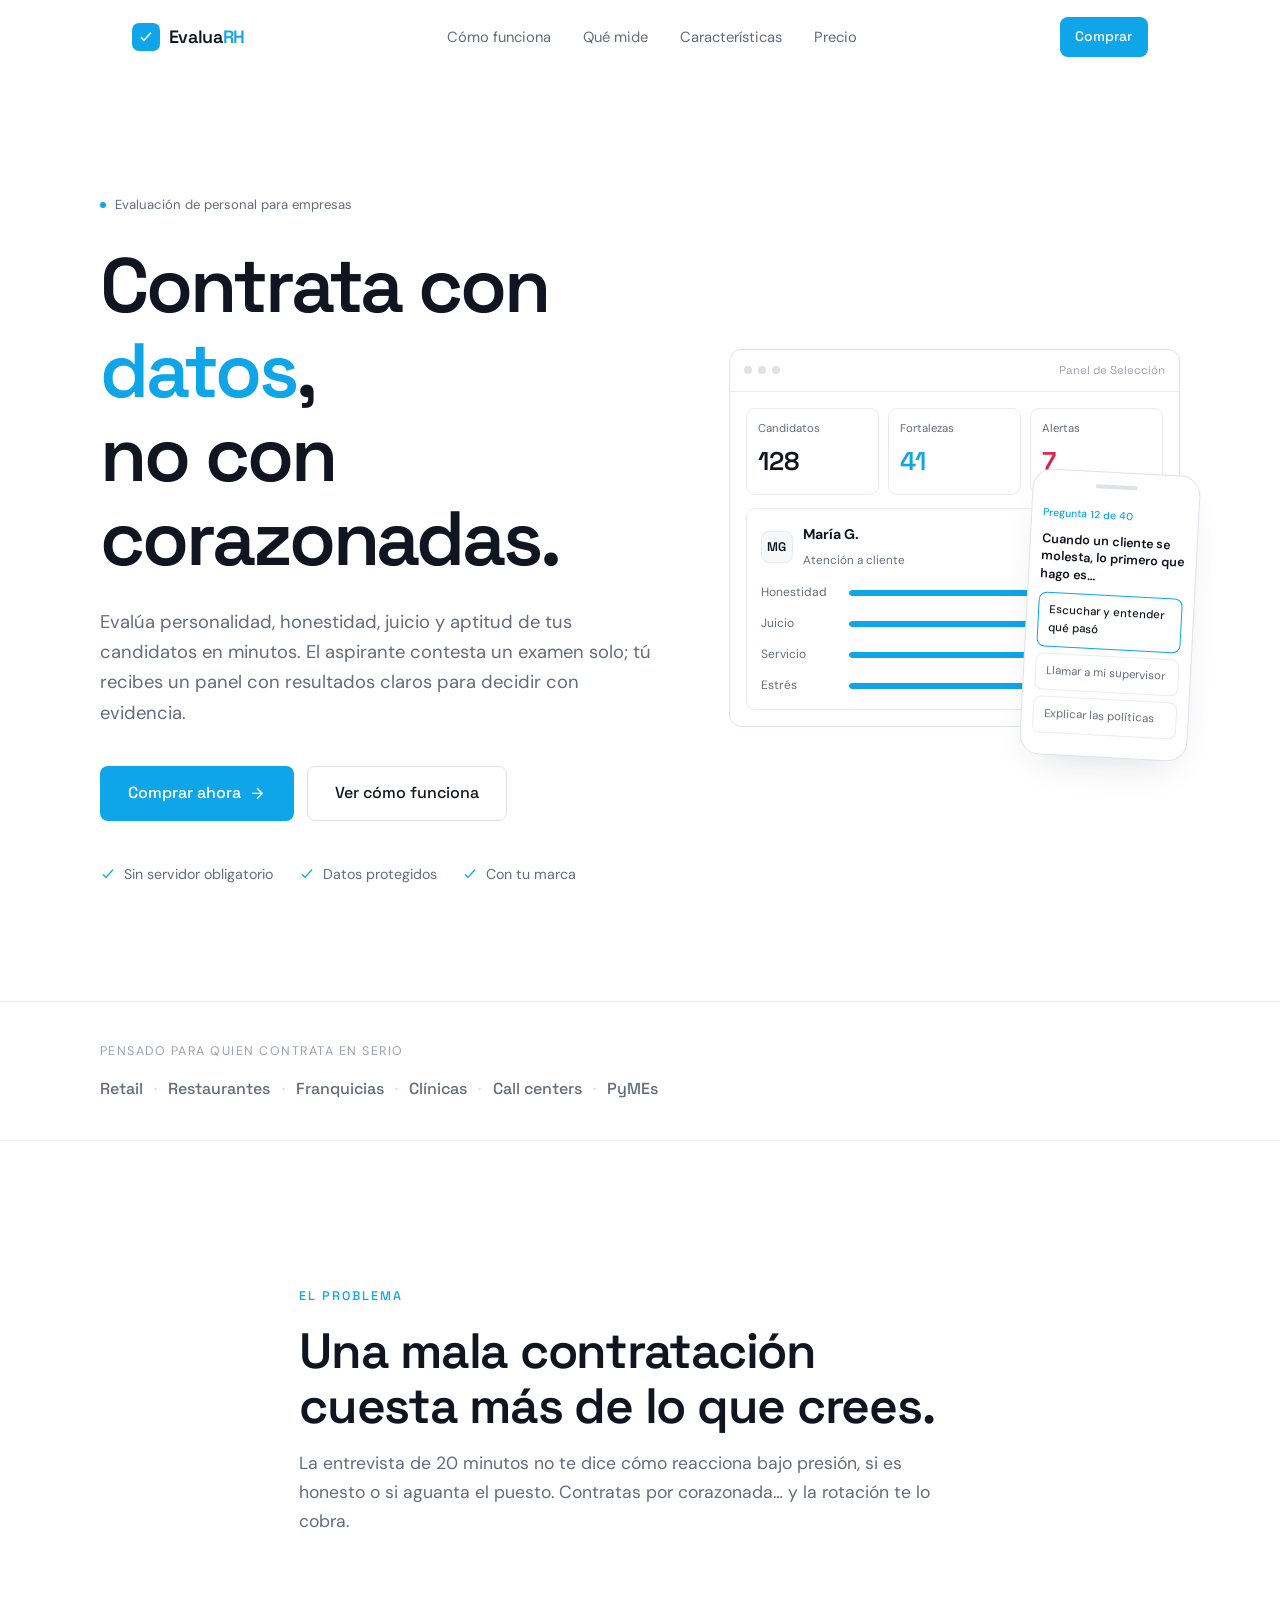
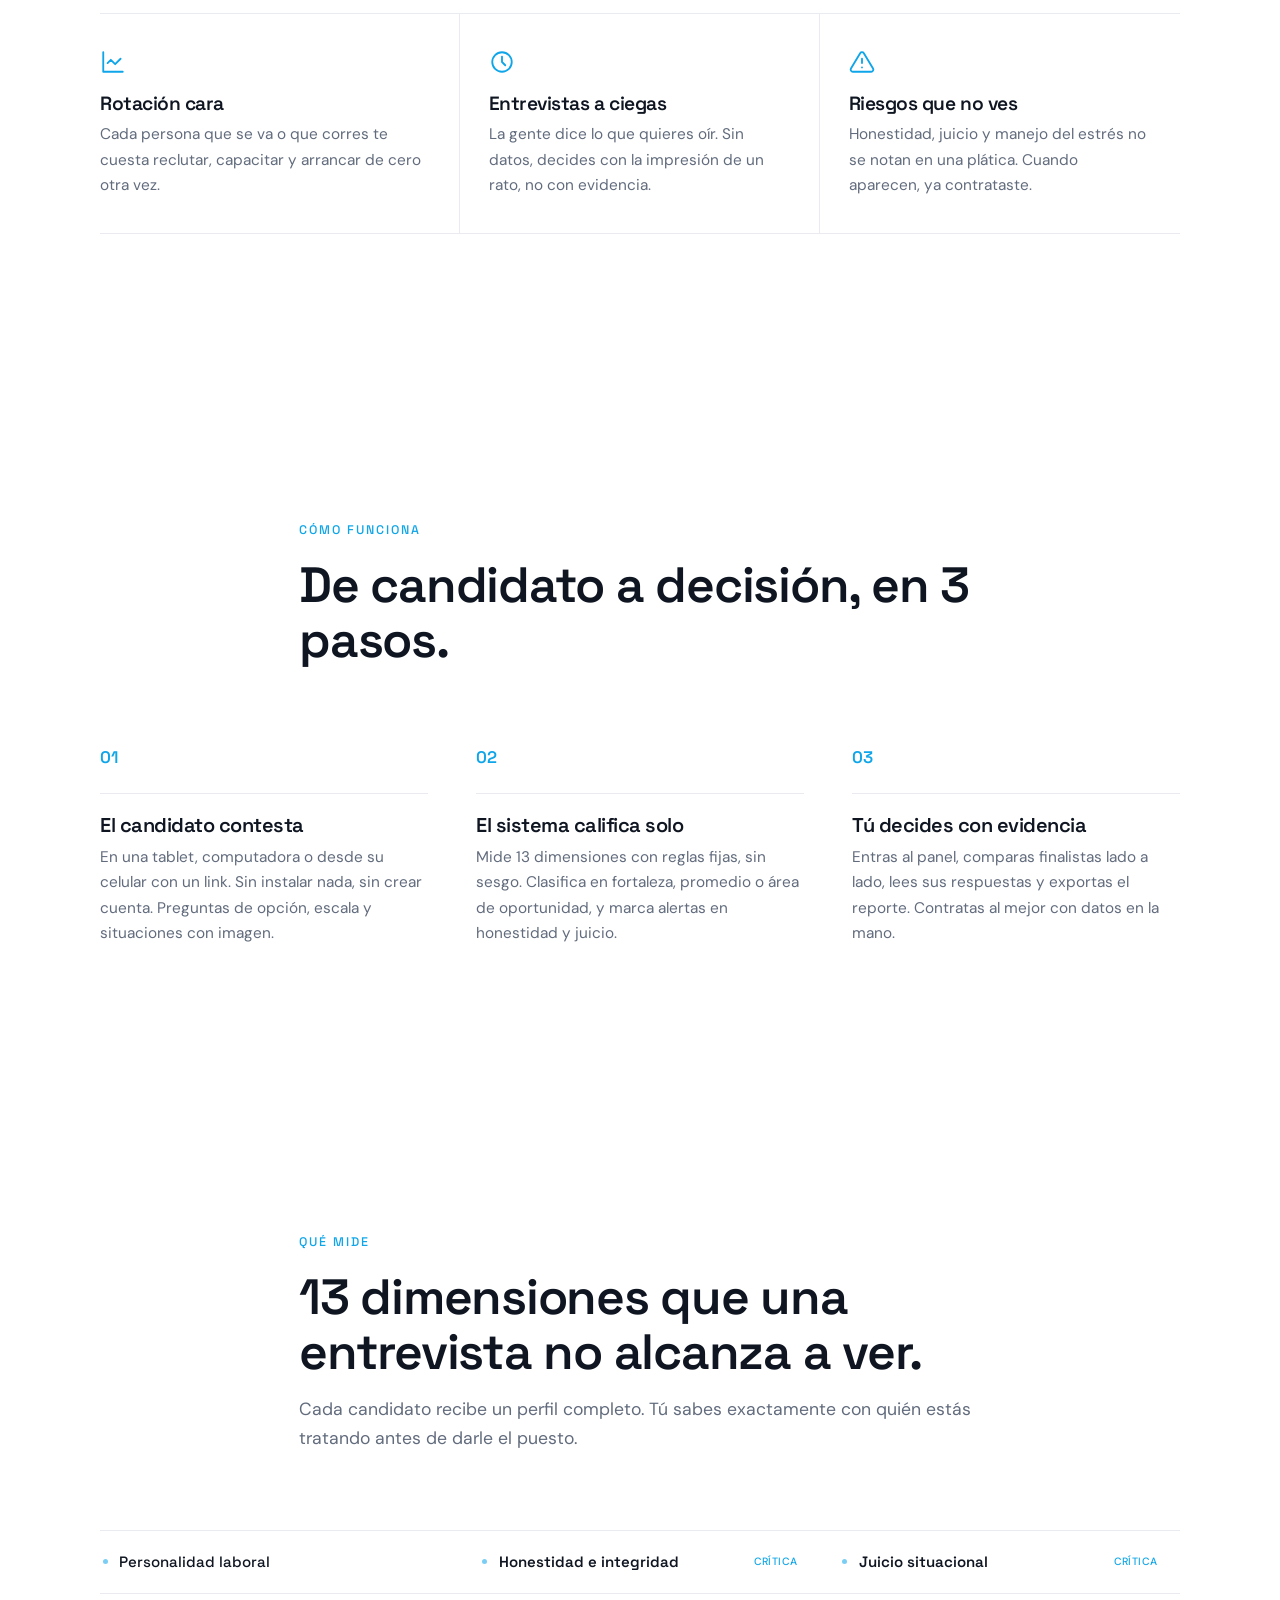
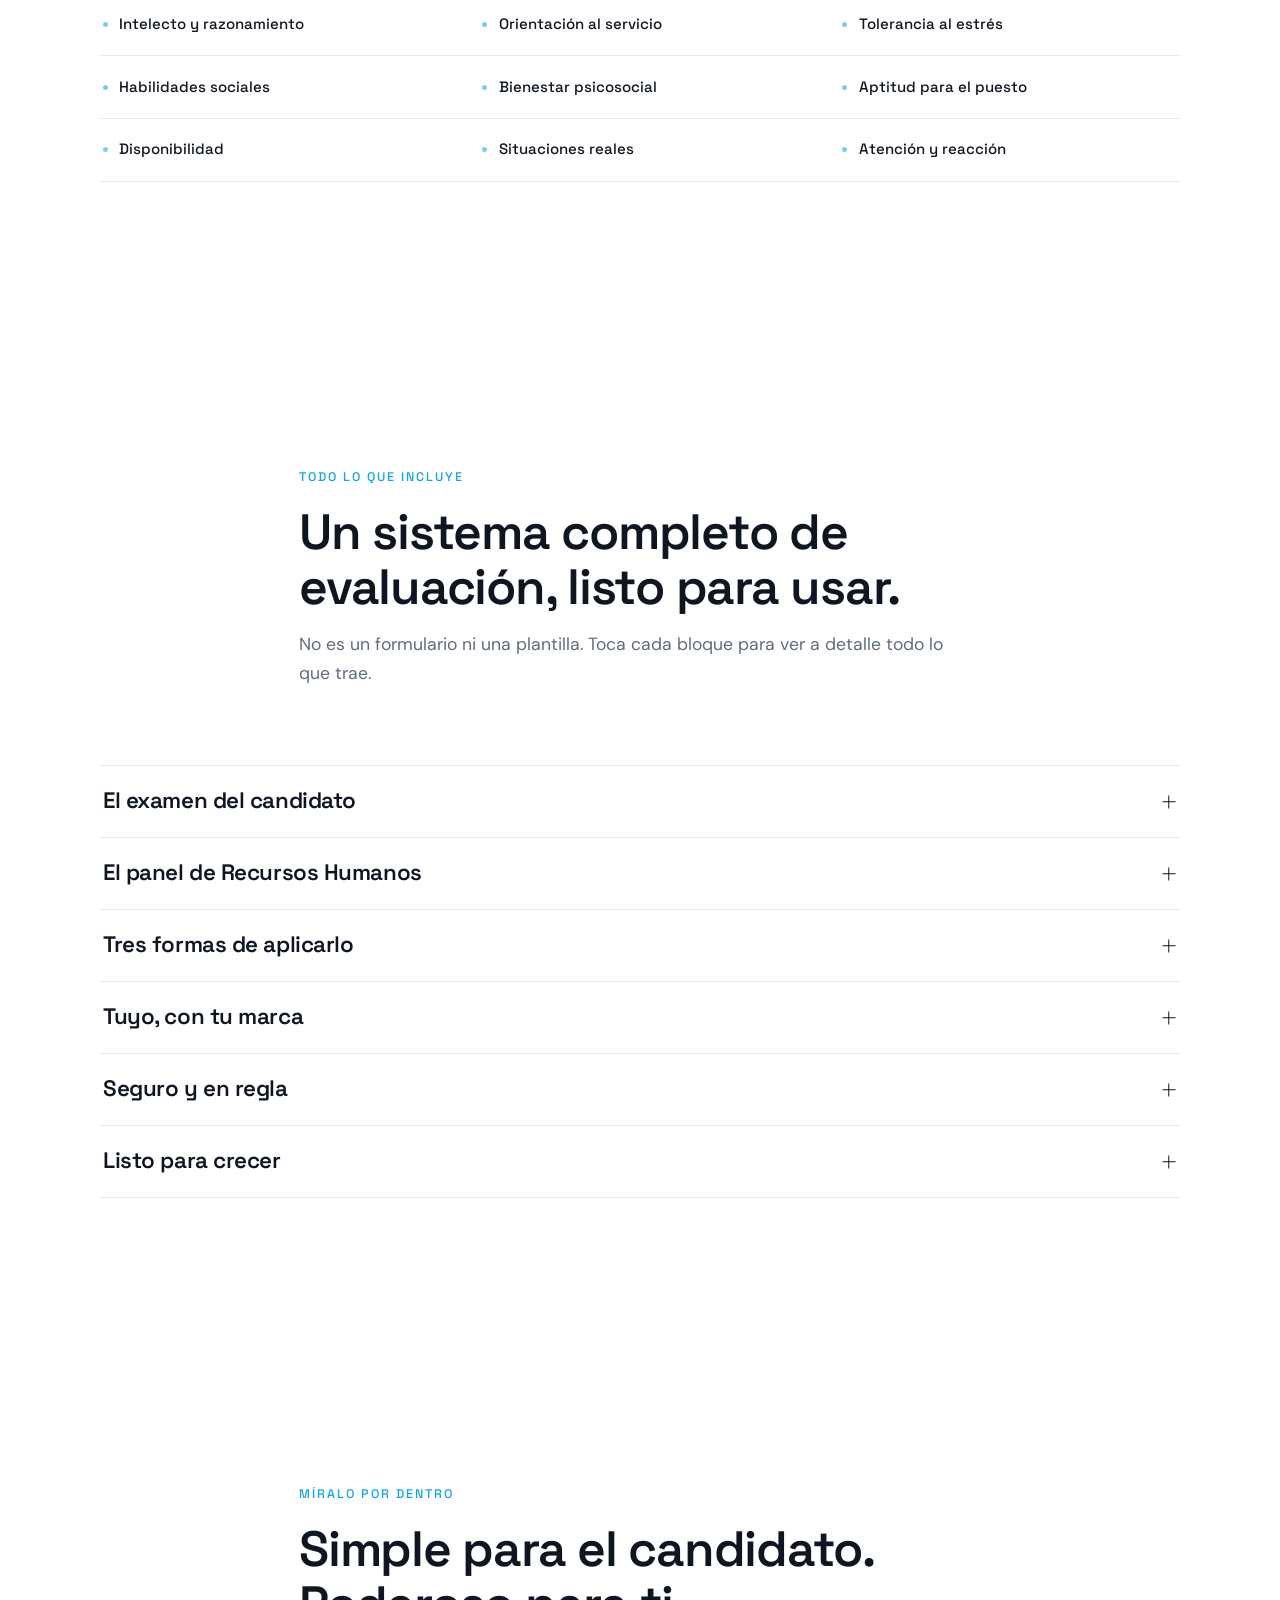
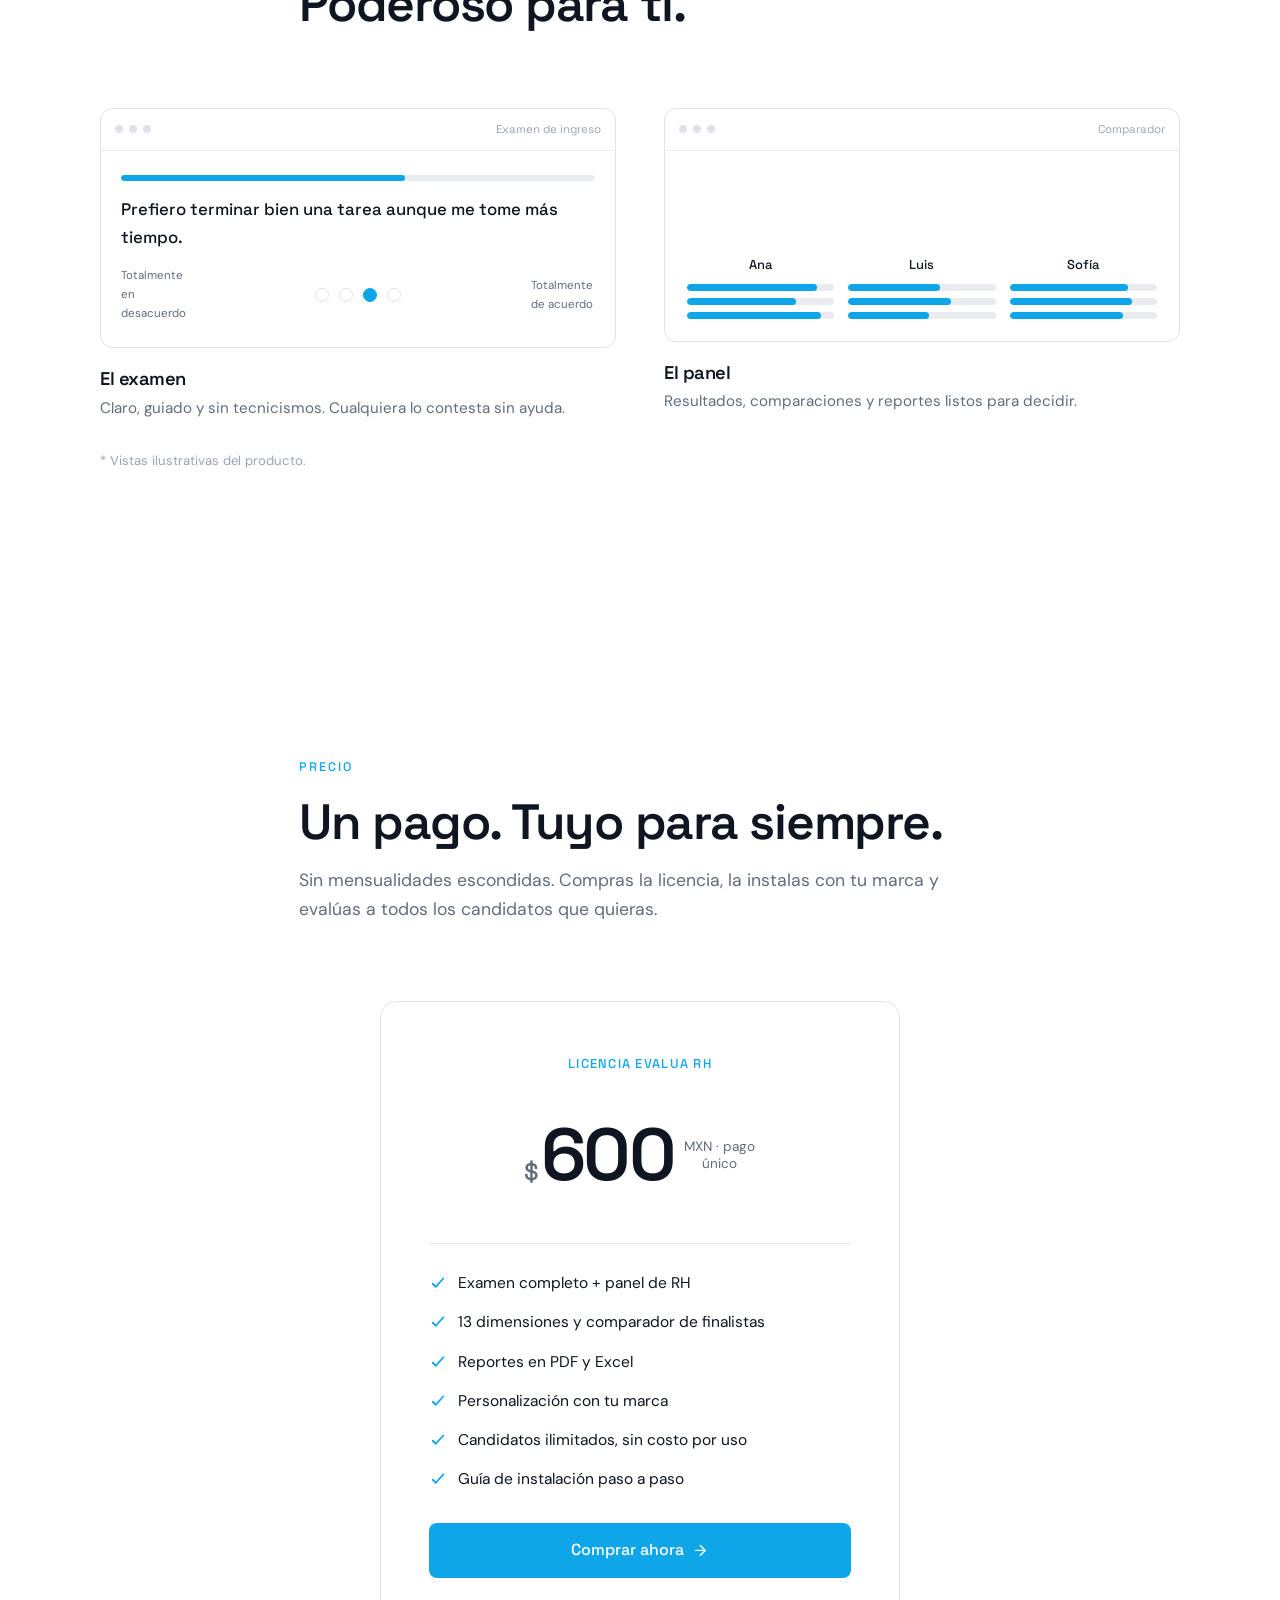
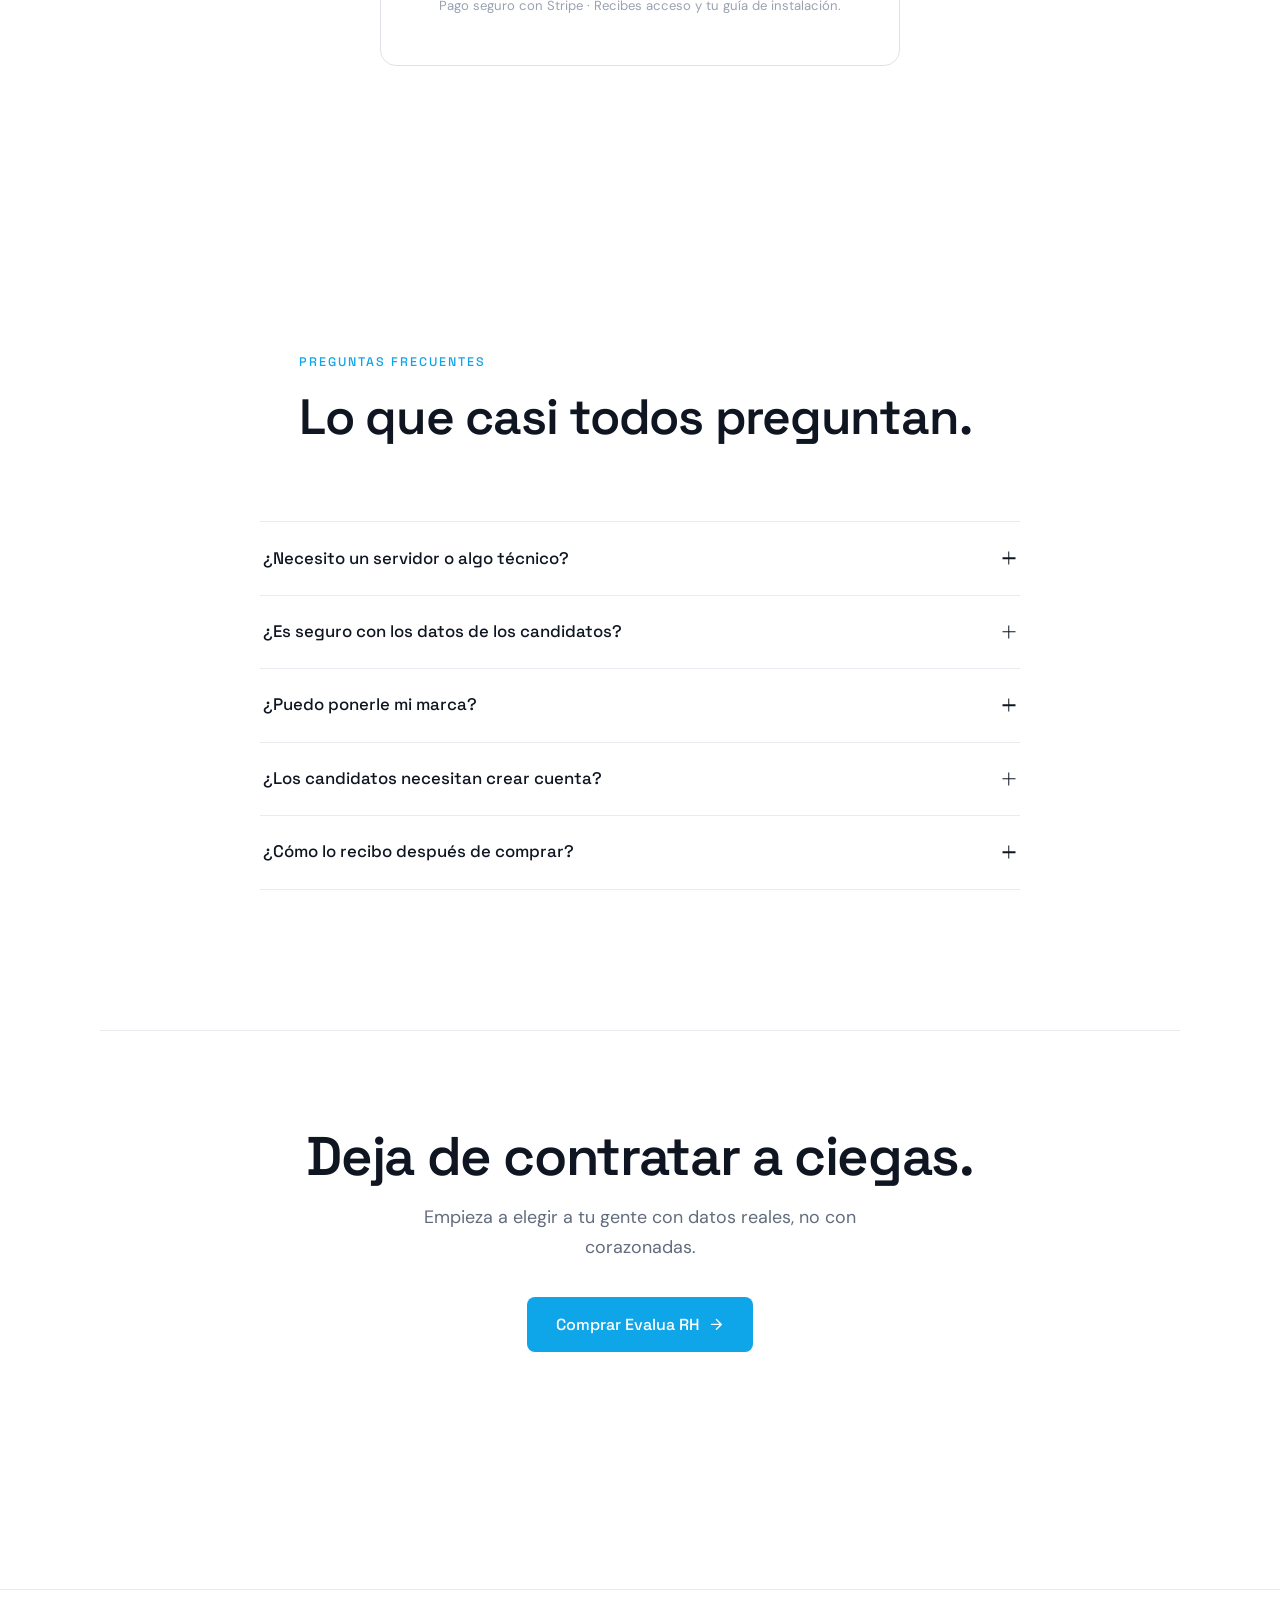
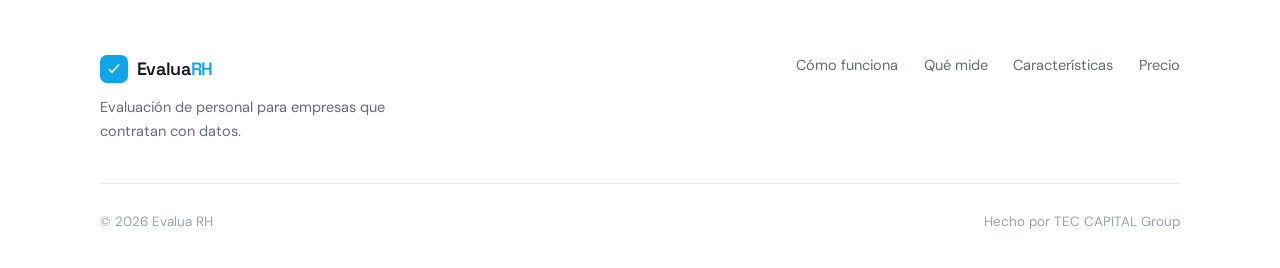
==== index.html @ aba2da9c "Add files via upload" ====
<!DOCTYPE html>
<html lang="es">
<head>
<meta charset="UTF-8" />
<meta name="viewport" content="width=device-width, initial-scale=1.0" />
<title>Evalua RH — Evalúa a tus candidatos antes de contratarlos</title>
<meta name="description" content="Examen de evaluación de personal para empresas. Mide personalidad, honestidad, juicio y aptitud de tus candidatos en minutos. Panel para RH, comparador de finalistas y reportes. Contrata con datos, no con corazonadas." />
<meta property="og:title" content="Evalua RH — Contrata con datos, no con corazonadas" />
<meta property="og:description" content="Evalúa personalidad, honestidad y aptitud de tus candidatos en minutos. Examen para el aspirante + panel para que RH decida con evidencia." />
<meta property="og:type" content="website" />
<link rel="icon" href="data:image/svg+xml,<svg xmlns='http://www.w3.org/2000/svg' viewBox='0 0 100 100'><rect width='100' height='100' rx='22' fill='%230ea5e9'/><path d='M28 52l14 14 30-32' fill='none' stroke='%23ffffff' stroke-width='9' stroke-linecap='round' stroke-linejoin='round'/></svg>" />
<link rel="preconnect" href="https://fonts.googleapis.com" />
<link rel="preconnect" href="https://fonts.gstatic.com" crossorigin />
<link href="https://fonts.googleapis.com/css2?family=Space+Grotesk:wght@400;500;600;700&family=DM+Sans:opsz,wght@9..40,400;9..40,500;9..40,600&display=swap" rel="stylesheet" />
<link rel="stylesheet" href="styles.css" />
</head>
<body>

<!-- ===================== NAV ===================== -->
<header class="nav" id="nav">
  <div class="nav__inner">
    <a href="#top" class="brand" aria-label="Evalua RH inicio">
      <span class="brand__mark" aria-hidden="true">
        <svg viewBox="0 0 24 24" fill="none" stroke="currentColor" stroke-width="2.4" stroke-linecap="round" stroke-linejoin="round"><path d="m5 13 4 4 10-11"/></svg>
      </span>
      <span class="brand__name">Evalua<span class="brand__accent">RH</span></span>
    </a>
    <nav class="nav__links" aria-label="Secciones">
      <a href="#como">Cómo funciona</a>
      <a href="#mide">Qué mide</a>
      <a href="#features">Características</a>
      <a href="#precio">Precio</a>
    </nav>
    <div class="nav__actions">
      <a href="#precio" class="btn btn--primary btn--sm">Comprar</a>
    </div>
  </div>
</header>

<main id="top">

<!-- ===================== HERO ===================== -->
<section class="hero">
  <div class="hero__glow" aria-hidden="true"></div>
  <div class="hero__grid">
    <div class="hero__copy reveal">
      <span class="eyebrow"><span class="eyebrow__dot"></span>Evaluación de personal para empresas</span>
      <h1 class="hero__title">Contrata con <span class="grad">datos</span>,<br>no con corazonadas.</h1>
      <p class="hero__sub">Evalúa personalidad, honestidad, juicio y aptitud de tus candidatos en minutos. El aspirante contesta un examen solo; tú recibes un panel con resultados claros para decidir con evidencia.</p>
      <div class="hero__cta">
        <a href="#precio" class="btn btn--primary btn--lg">Comprar ahora <svg viewBox="0 0 24 24" fill="none" stroke="currentColor" stroke-width="2" stroke-linecap="round" stroke-linejoin="round"><path d="M5 12h14m-7-7 7 7-7 7"/></svg></a>
        <a href="#como" class="btn btn--ghost btn--lg">Ver cómo funciona</a>
      </div>
      <ul class="hero__trust">
        <li><svg viewBox="0 0 24 24" fill="none" stroke="currentColor" stroke-width="2" stroke-linecap="round" stroke-linejoin="round"><path d="m5 13 4 4 10-11"/></svg>Sin servidor obligatorio</li>
        <li><svg viewBox="0 0 24 24" fill="none" stroke="currentColor" stroke-width="2" stroke-linecap="round" stroke-linejoin="round"><path d="m5 13 4 4 10-11"/></svg>Datos protegidos</li>
        <li><svg viewBox="0 0 24 24" fill="none" stroke="currentColor" stroke-width="2" stroke-linecap="round" stroke-linejoin="round"><path d="m5 13 4 4 10-11"/></svg>Con tu marca</li>
      </ul>
    </div>

    <!-- Mockup del panel -->
    <div class="hero__art reveal" aria-hidden="true">
      <div class="mock-window">
        <div class="mock-bar"><span></span><span></span><span></span><em>Panel de Selección</em></div>
        <div class="mock-body">
          <div class="mock-row">
            <div class="mock-card">
              <div class="mock-k">Candidatos</div>
              <div class="mock-v">128</div>
            </div>
            <div class="mock-card">
              <div class="mock-k">Fortalezas</div>
              <div class="mock-v mock-v--ok">41</div>
            </div>
            <div class="mock-card">
              <div class="mock-k">Alertas</div>
              <div class="mock-v mock-v--bad">7</div>
            </div>
          </div>
          <div class="mock-panel">
            <div class="mock-panel__h">
              <span class="mock-avatar">MG</span>
              <div><b>María G.</b><small>Atención a cliente</small></div>
              <span class="mock-badge">Fortaleza</span>
            </div>
            <div class="mock-dim"><span>Honestidad</span><i style="--w:92%"></i></div>
            <div class="mock-dim"><span>Juicio</span><i style="--w:78%"></i></div>
            <div class="mock-dim"><span>Servicio</span><i style="--w:85%"></i></div>
            <div class="mock-dim"><span>Estrés</span><i style="--w:64%"></i></div>
          </div>
        </div>
      </div>
      <!-- Mockup del examen (celular) -->
      <div class="mock-phone">
        <div class="mock-phone__notch"></div>
        <div class="mock-phone__body">
          <small class="mock-phone__step">Pregunta 12 de 40</small>
          <p class="mock-phone__q">Cuando un cliente se molesta, lo primero que hago es…</p>
          <div class="mock-opt mock-opt--on">Escuchar y entender qué pasó</div>
          <div class="mock-opt">Llamar a mi supervisor</div>
          <div class="mock-opt">Explicar las políticas</div>
        </div>
      </div>
    </div>
  </div>
</section>

<!-- ===================== LOGOS / CONFIANZA ===================== -->
<section class="strip">
  <p class="strip__label">Pensado para quien contrata en serio</p>
  <div class="strip__items">
    <span>Retail</span><span class="dot">·</span>
    <span>Restaurantes</span><span class="dot">·</span>
    <span>Franquicias</span><span class="dot">·</span>
    <span>Clínicas</span><span class="dot">·</span>
    <span>Call centers</span><span class="dot">·</span>
    <span>PyMEs</span>
  </div>
</section>

<!-- ===================== PROBLEMA ===================== -->
<section class="section problem">
  <div class="section__head reveal">
    <span class="kicker">El problema</span>
    <h2>Una mala contratación cuesta más de lo que crees.</h2>
    <p class="lead">La entrevista de 20 minutos no te dice cómo reacciona bajo presión, si es honesto o si aguanta el puesto. Contratas por corazonada… y la rotación te lo cobra.</p>
  </div>
  <div class="cards-3">
    <div class="pcard reveal">
      <div class="pcard__ico"><svg viewBox="0 0 24 24" fill="none" stroke="currentColor" stroke-width="1.7" stroke-linecap="round" stroke-linejoin="round"><path d="M3 3v18h18"/><path d="m19 9-5 5-4-4-3 3"/></svg></div>
      <h3>Rotación cara</h3>
      <p>Cada persona que se va o que corres te cuesta reclutar, capacitar y arrancar de cero otra vez.</p>
    </div>
    <div class="pcard reveal">
      <div class="pcard__ico"><svg viewBox="0 0 24 24" fill="none" stroke="currentColor" stroke-width="1.7" stroke-linecap="round" stroke-linejoin="round"><circle cx="12" cy="12" r="9"/><path d="M12 7v5l3 3"/></svg></div>
      <h3>Entrevistas a ciegas</h3>
      <p>La gente dice lo que quieres oír. Sin datos, decides con la impresión de un rato, no con evidencia.</p>
    </div>
    <div class="pcard reveal">
      <div class="pcard__ico"><svg viewBox="0 0 24 24" fill="none" stroke="currentColor" stroke-width="1.7" stroke-linecap="round" stroke-linejoin="round"><path d="M10.3 3.9 1.8 18a2 2 0 0 0 1.7 3h17a2 2 0 0 0 1.7-3L13.7 3.9a2 2 0 0 0-3.4 0Z"/><path d="M12 9v4m0 4h.01"/></svg></div>
      <h3>Riesgos que no ves</h3>
      <p>Honestidad, juicio y manejo del estrés no se notan en una plática. Cuando aparecen, ya contrataste.</p>
    </div>
  </div>
</section>

<!-- ===================== CÓMO FUNCIONA ===================== -->
<section class="section" id="como">
  <div class="section__head reveal">
    <span class="kicker">Cómo funciona</span>
    <h2>De candidato a decisión, en 3 pasos.</h2>
  </div>
  <div class="steps">
    <div class="step reveal">
      <span class="step__n">01</span>
      <h3>El candidato contesta</h3>
      <p>En una tablet, computadora o desde su celular con un link. Sin instalar nada, sin crear cuenta. Preguntas de opción, escala y situaciones con imagen.</p>
    </div>
    <div class="step reveal">
      <span class="step__n">02</span>
      <h3>El sistema califica solo</h3>
      <p>Mide 13 dimensiones con reglas fijas, sin sesgo. Clasifica en fortaleza, promedio o área de oportunidad, y marca alertas en honestidad y juicio.</p>
    </div>
    <div class="step reveal">
      <span class="step__n">03</span>
      <h3>Tú decides con evidencia</h3>
      <p>Entras al panel, comparas finalistas lado a lado, lees sus respuestas y exportas el reporte. Contratas al mejor con datos en la mano.</p>
    </div>
  </div>
</section>

<!-- ===================== QUÉ MIDE ===================== -->
<section class="section" id="mide">
  <div class="section__head reveal">
    <span class="kicker">Qué mide</span>
    <h2>13 dimensiones que una entrevista no alcanza a ver.</h2>
    <p class="lead">Cada candidato recibe un perfil completo. Tú sabes exactamente con quién estás tratando antes de darle el puesto.</p>
  </div>
  <div class="dims">
    <div class="dim reveal"><span class="dim__b">Personalidad laboral</span></div>
    <div class="dim reveal dim--star"><span class="dim__b">Honestidad e integridad</span><em>Crítica</em></div>
    <div class="dim reveal dim--star"><span class="dim__b">Juicio situacional</span><em>Crítica</em></div>
    <div class="dim reveal"><span class="dim__b">Intelecto y razonamiento</span></div>
    <div class="dim reveal"><span class="dim__b">Orientación al servicio</span></div>
    <div class="dim reveal"><span class="dim__b">Tolerancia al estrés</span></div>
    <div class="dim reveal"><span class="dim__b">Habilidades sociales</span></div>
    <div class="dim reveal"><span class="dim__b">Bienestar psicosocial</span></div>
    <div class="dim reveal"><span class="dim__b">Aptitud para el puesto</span></div>
    <div class="dim reveal"><span class="dim__b">Disponibilidad</span></div>
    <div class="dim reveal"><span class="dim__b">Situaciones reales</span></div>
    <div class="dim reveal"><span class="dim__b">Atención y reacción</span></div>
  </div>
</section>

<!-- ===================== TODO LO QUE INCLUYE ===================== -->
<section class="section includes" id="features">
  <div class="section__head reveal">
    <span class="kicker">Todo lo que incluye</span>
    <h2>Un sistema completo de evaluación, listo para usar.</h2>
    <p class="lead">No es un formulario ni una plantilla. Toca cada bloque para ver a detalle todo lo que trae.</p>
  </div>

  <div class="inc-wrap reveal">
    <details class="inc-item">
      <summary><h3>El examen del candidato</h3><span class="faq-x"></span></summary>
      <div class="inc-item__body">
        <p class="inc-intro">Pensado para que cualquiera lo conteste solo, y para que a nadie se le escape nada.</p>
        <ul class="inc-list">
          <li><b>6 fases guiadas.</b> Del registro de datos a una prueba de reacción final, avanza paso a paso sin perderse ni necesitar ayuda.</li>
          <li><b>3 tipos de pregunta.</b> Escala de acuerdo, opción múltiple y preguntas abiertas donde escribe con sus propias palabras.</li>
          <li><b>Situaciones con imagen.</b> Casos reales del puesto: ve una escena y explica qué haría, revelando su criterio.</li>
          <li><b>Preguntas trampa.</b> Detectan a quien responde al azar o dice lo que cree que quieres oír.</li>
          <li><b>Orden barajado.</b> Preguntas y respuestas cambian en cada aplicación: imposible copiarse o pasarse el examen.</li>
          <li><b>Campo "¿por qué?".</b> En las preguntas clave justifica su respuesta, y tú lees su razonamiento real.</li>
          <li><b>Guarda el avance.</b> Si se interrumpe, retoma justo donde se quedó, sin volver a empezar.</li>
          <li><b>Prueba de reacción.</b> Un ejercicio final que mide atención y rapidez de respuesta.</li>
        </ul>
      </div>
    </details>

    <details class="inc-item">
      <summary><h3>El panel de Recursos Humanos</h3><span class="faq-x"></span></summary>
      <div class="inc-item__body">
        <p class="inc-intro">Todo lo que tu equipo necesita para elegir bien, en un solo lugar.</p>
        <ul class="inc-list">
          <li><b>Tablero con métricas.</b> Cuántos evaluaste, promedios y alertas de un solo vistazo.</li>
          <li><b>Embudo de candidatos.</b> La lista completa, filtrable por puesto y por nivel de resultado.</li>
          <li><b>Reporte por persona.</b> Perfil completo con cada una de las 13 dimensiones, sus respuestas y sus "porqués".</li>
          <li><b>Comparador de finalistas.</b> Pon a tus mejores candidatos lado a lado y compáralos dimensión por dimensión.</li>
          <li><b>Resumen con IA.</b> Un resumen ejecutivo del candidato y preguntas sugeridas para su entrevista.</li>
          <li><b>Notas y decisión.</b> Deja tus observaciones y marca tu decisión directamente en cada candidato.</li>
          <li><b>Exporta a PDF y Excel.</b> El reporte individual o la lista completa, listos para compartir o archivar.</li>
        </ul>
      </div>
    </details>

    <details class="inc-item">
      <summary><h3>Tres formas de aplicarlo</h3><span class="faq-x"></span></summary>
      <div class="inc-item__body">
        <p class="inc-intro">Como más te convenga, sin cambiar de sistema.</p>
        <ul class="inc-list">
          <li><b>Presencial.</b> En una tablet o computadora en tu oficina, incluso sin conexión a internet.</li>
          <li><b>Por fases.</b> Divide el examen en bloques y aplícalos en distintos días o momentos.</li>
          <li><b>A distancia.</b> Envía un link único por WhatsApp y que lo contesten desde su propio celular.</li>
        </ul>
      </div>
    </details>

    <details class="inc-item">
      <summary><h3>Tuyo, con tu marca</h3><span class="faq-x"></span></summary>
      <div class="inc-item__body">
        <p class="inc-intro">El candidato ve tu empresa, no la nuestra. Y lo ajustas sin programar.</p>
        <ul class="inc-list">
          <li><b>Tu marca en todo.</b> Nombre, logo y color de tu empresa; los pones una vez y se aplican en el examen, el panel y hasta el aviso de privacidad.</li>
          <li><b>Editor de preguntas.</b> Agrega, edita o quita preguntas desde el panel, sin tocar una línea de código.</li>
          <li><b>Puestos a tu medida.</b> Define los puestos que evalúas y sus preguntas específicas.</li>
          <li><b>Umbrales configurables.</b> Tú decides qué porcentaje cuenta como fortaleza o como área de oportunidad.</li>
          <li><b>Mensajes editables.</b> El mensaje final del examen y los textos, redactados a tu gusto.</li>
        </ul>
      </div>
    </details>

    <details class="inc-item">
      <summary><h3>Seguro y en regla</h3><span class="faq-x"></span></summary>
      <div class="inc-item__body">
        <p class="inc-intro">Cumples con la ley y proteges la información de tus candidatos.</p>
        <ul class="inc-list">
          <li><b>Aviso de privacidad y consentimiento.</b> Con aceptación obligatoria, alineado a la ley mexicana de protección de datos (LFPDPPP).</li>
          <li><b>Datos protegidos.</b> Blindaje contra manipulación y contra accesos indebidos a la información.</li>
          <li><b>Base separada por empresa.</b> En la nube, cada empresa tiene su propia base aislada de las demás.</li>
          <li><b>Guardado a prueba de fallos.</b> Si algo falla al enviar, el sistema reintenta y avisa: no se pierde una sola evaluación.</li>
        </ul>
      </div>
    </details>

    <details class="inc-item">
      <summary><h3>Listo para crecer</h3><span class="faq-x"></span></summary>
      <div class="inc-item__body">
        <p class="inc-intro">Empieza simple hoy y escala a la nube cuando lo necesites.</p>
        <ul class="inc-list">
          <li><b>Funciona sin internet.</b> En modo presencial, todo se guarda en el equipo donde aplicas el examen.</li>
          <li><b>O en la nube.</b> Conéctalo a Firebase y consulta los resultados desde cualquier dispositivo.</li>
          <li><b>Asistente de conexión.</b> Te guía paso a paso para conectar la nube y publicar la seguridad, sin programar.</li>
          <li><b>Candidatos ilimitados.</b> Evalúa a cuantas personas quieras, sin costo por uso ni por candidato.</li>
        </ul>
      </div>
    </details>
  </div>
</section>

<!-- ===================== CAPTURAS ===================== -->
<section class="section showcase">
  <div class="section__head reveal">
    <span class="kicker">Míralo por dentro</span>
    <h2>Simple para el candidato. Poderoso para ti.</h2>
  </div>
  <div class="show-grid">
    <div class="show-card reveal">
      <div class="mock-window mock-window--flat">
        <div class="mock-bar"><span></span><span></span><span></span><em>Examen de ingreso</em></div>
        <div class="mock-body mock-body--exam">
          <div class="ex-progress"><i style="--w:60%"></i></div>
          <p class="ex-q">Prefiero terminar bien una tarea aunque me tome más tiempo.</p>
          <div class="ex-scale">
            <span>Totalmente en desacuerdo</span>
            <div class="ex-dots"><b></b><b></b><b class="on"></b><b></b></div>
            <span>Totalmente de acuerdo</span>
          </div>
        </div>
      </div>
      <h4>El examen</h4>
      <p>Claro, guiado y sin tecnicismos. Cualquiera lo contesta sin ayuda.</p>
    </div>
    <div class="show-card reveal">
      <div class="mock-window mock-window--flat">
        <div class="mock-bar"><span></span><span></span><span></span><em>Comparador</em></div>
        <div class="mock-body mock-body--cmp">
          <div class="cmp-col"><span class="cmp-name">Ana</span><i style="--w:88%"></i><i style="--w:74%"></i><i style="--w:91%"></i></div>
          <div class="cmp-col"><span class="cmp-name">Luis</span><i style="--w:62%"></i><i style="--w:70%"></i><i style="--w:55%"></i></div>
          <div class="cmp-col"><span class="cmp-name">Sofía</span><i style="--w:80%"></i><i style="--w:83%"></i><i style="--w:77%"></i></div>
        </div>
      </div>
      <h4>El panel</h4>
      <p>Resultados, comparaciones y reportes listos para decidir.</p>
    </div>
  </div>
  <p class="show-note">* Vistas ilustrativas del producto.</p>
</section>

<!-- ===================== PRECIO ===================== -->
<section class="section pricing" id="precio">
  <div class="section__head reveal">
    <span class="kicker">Precio</span>
    <h2>Un pago. Tuyo para siempre.</h2>
    <p class="lead">Sin mensualidades escondidas. Compras la licencia, la instalas con tu marca y evalúas a todos los candidatos que quieras.</p>
  </div>
  <div class="price-card reveal">
    <div class="price-card__glow" aria-hidden="true"></div>
    <div class="price-card__top">
      <span class="price-tag">Licencia Evalua RH</span>
      <div class="price-amount"><sup>$</sup><span class="price-num" id="priceNum">600</span><small>MXN · pago único</small></div>
    </div>
    <ul class="price-list">
      <li><svg viewBox="0 0 24 24" fill="none" stroke="currentColor" stroke-width="2.4" stroke-linecap="round" stroke-linejoin="round"><path d="m5 13 4 4 10-11"/></svg>Examen completo + panel de RH</li>
      <li><svg viewBox="0 0 24 24" fill="none" stroke="currentColor" stroke-width="2.4" stroke-linecap="round" stroke-linejoin="round"><path d="m5 13 4 4 10-11"/></svg>13 dimensiones y comparador de finalistas</li>
      <li><svg viewBox="0 0 24 24" fill="none" stroke="currentColor" stroke-width="2.4" stroke-linecap="round" stroke-linejoin="round"><path d="m5 13 4 4 10-11"/></svg>Reportes en PDF y Excel</li>
      <li><svg viewBox="0 0 24 24" fill="none" stroke="currentColor" stroke-width="2.4" stroke-linecap="round" stroke-linejoin="round"><path d="m5 13 4 4 10-11"/></svg>Personalización con tu marca</li>
      <li><svg viewBox="0 0 24 24" fill="none" stroke="currentColor" stroke-width="2.4" stroke-linecap="round" stroke-linejoin="round"><path d="m5 13 4 4 10-11"/></svg>Candidatos ilimitados, sin costo por uso</li>
      <li><svg viewBox="0 0 24 24" fill="none" stroke="currentColor" stroke-width="2.4" stroke-linecap="round" stroke-linejoin="round"><path d="m5 13 4 4 10-11"/></svg>Guía de instalación paso a paso</li>
    </ul>
    <!-- ⬇️ Reemplaza el href con tu Stripe Payment Link (Stripe → Payment links → crear) -->
    <a href="https://buy.stripe.com/test_3cIeVd6up9XO5zLeTZ5c400" class="btn btn--primary btn--block btn--lg" id="btnCompra">
      Comprar ahora <svg viewBox="0 0 24 24" fill="none" stroke="currentColor" stroke-width="2" stroke-linecap="round" stroke-linejoin="round"><path d="M5 12h14m-7-7 7 7-7 7"/></svg>
    </a>
    <p class="price-fine">Pago seguro con Stripe · Recibes acceso y tu guía de instalación.</p>
  </div>
</section>

<!-- ===================== FAQ ===================== -->
<section class="section faq">
  <div class="section__head reveal">
    <span class="kicker">Preguntas frecuentes</span>
    <h2>Lo que casi todos preguntan.</h2>
  </div>
  <div class="faq-list reveal">
    <details class="faq-item">
      <summary>¿Necesito un servidor o algo técnico?<span class="faq-x"></span></summary>
      <div class="faq-a"><p>No. Funciona en modo demo guardando todo en el equipo, ideal para uso presencial. Si quieres verlo desde cualquier dispositivo, se conecta a Firebase (gratis) con un asistente que te guía paso a paso.</p></div>
    </details>
    <details class="faq-item">
      <summary>¿Es seguro con los datos de los candidatos?<span class="faq-x"></span></summary>
      <div class="faq-a"><p>Sí. Incluye aviso de privacidad con aceptación obligatoria y consentimiento registrado, alineado a la ley mexicana de protección de datos. Cuando usas la nube, cada empresa tiene su propia base separada.</p></div>
    </details>
    <details class="faq-item">
      <summary>¿Puedo ponerle mi marca?<span class="faq-x"></span></summary>
      <div class="faq-a"><p>Claro. Pones el nombre, el logo y el color de tu empresa una sola vez en la configuración y todo se personaliza: el examen, el panel y hasta el aviso de privacidad. El candidato ve tu marca.</p></div>
    </details>
    <details class="faq-item">
      <summary>¿Los candidatos necesitan crear cuenta?<span class="faq-x"></span></summary>
      <div class="faq-a"><p>No. Solo abren el examen (en tablet, compu o por link), llenan sus datos y contestan. Nada de registros ni descargas.</p></div>
    </details>
    <details class="faq-item">
      <summary>¿Cómo lo recibo después de comprar?<span class="faq-x"></span></summary>
      <div class="faq-a"><p>Te entregamos el sistema listo y una guía de instalación paso a paso. Se sube a GitHub Pages o a tu hosting y queda funcionando; nosotros te acompañamos en el arranque.</p></div>
    </details>
  </div>
</section>

<!-- ===================== CTA FINAL ===================== -->
<section class="section cta-final">
  <div class="cta-box reveal">
    <div class="cta-box__glow" aria-hidden="true"></div>
    <h2>Deja de contratar a ciegas.</h2>
    <p>Empieza a elegir a tu gente con datos reales, no con corazonadas.</p>
    <a href="#precio" class="btn btn--primary btn--lg">Comprar Evalua RH <svg viewBox="0 0 24 24" fill="none" stroke="currentColor" stroke-width="2" stroke-linecap="round" stroke-linejoin="round"><path d="M5 12h14m-7-7 7 7-7 7"/></svg></a>
  </div>
</section>

</main>

<!-- ===================== FOOTER ===================== -->
<footer class="foot">
  <div class="foot__inner">
    <div class="foot__brand">
      <span class="brand">
        <span class="brand__mark" aria-hidden="true"><svg viewBox="0 0 24 24" fill="none" stroke="currentColor" stroke-width="2.4" stroke-linecap="round" stroke-linejoin="round"><path d="m5 13 4 4 10-11"/></svg></span>
        <span class="brand__name">Evalua<span class="brand__accent">RH</span></span>
      </span>
      <p>Evaluación de personal para empresas que contratan con datos.</p>
    </div>
    <nav class="foot__links" aria-label="Pie">
      <a href="#como">Cómo funciona</a>
      <a href="#mide">Qué mide</a>
      <a href="#features">Características</a>
      <a href="#precio">Precio</a>
    </nav>
  </div>
  <div class="foot__bottom">
    <span>© <span id="year"></span> Evalua RH</span>
    <span>Hecho por TEC CAPITAL Group</span>
  </div>
</footer>

<script src="app.js"></script>
</body>
</html>
---- styles.css ----
/* =====================================================================
   Evalua RH — Landing · styles.css
   Minimalista editorial · blanco + tinta + acento celeste puntual
   ===================================================================== */

:root {
  --bg: #ffffff;
  --bg-soft: #f7f8fa;
  --ink: #0f1622;
  --muted: #626c7d;
  --faint: #9aa2b1;
  --line: #e9ebf0;
  --line-2: #dfe2e9;
  --accent: #0ea5e9;
  --accent-strong: #0284c7;
  --bad: #e11d48;
  --maxw: 1080px;
  --font-display: "Space Grotesk", system-ui, sans-serif;
  --font-body: "DM Sans", system-ui, sans-serif;
}

* { margin: 0; padding: 0; box-sizing: border-box; }
html { scroll-behavior: smooth; scroll-padding-top: 80px; }
body {
  font-family: var(--font-body); background: var(--bg); color: var(--ink);
  line-height: 1.65; -webkit-font-smoothing: antialiased; text-rendering: optimizeLegibility;
  overflow-x: hidden;
}
h1, h2, h3, h4 { font-family: var(--font-display); font-weight: 600; line-height: 1.1; letter-spacing: -0.025em; }
a { color: inherit; text-decoration: none; }
svg { display: block; }
::selection { background: var(--ink); color: #fff; }

/* ---------- Botones ---------- */
.btn {
  display: inline-flex; align-items: center; justify-content: center; gap: .5em;
  font-family: var(--font-display); font-weight: 500; font-size: .95rem;
  padding: .7em 1.4em; border-radius: 8px; border: 1px solid transparent; cursor: pointer; white-space: nowrap;
  transition: background .18s ease, border-color .18s ease, color .18s ease, transform .18s ease;
}
.btn svg { width: 1.05em; height: 1.05em; }
.btn--primary { background: var(--accent); color: #fff; }
.btn--primary:hover { background: var(--accent-strong); }
.btn--ghost { background: transparent; border-color: var(--line-2); color: var(--ink); }
.btn--ghost:hover { border-color: var(--ink); }
.btn--light { background: var(--ink); color: #fff; }
.btn--light:hover { background: #000; }
.btn--sm { font-size: .87rem; padding: .55em 1.05em; }
.btn--lg { font-size: 1rem; padding: .82em 1.7em; }
.btn--block { width: 100%; }

/* ---------- Helpers ---------- */
.kicker { display: inline-block; font-family: var(--font-display); font-weight: 500; font-size: .78rem; letter-spacing: .16em; text-transform: uppercase; color: var(--accent); margin-bottom: 1.1rem; }
.lead { color: var(--muted); font-size: 1.1rem; max-width: 56ch; margin: 1rem auto 0; }

.section { padding: clamp(5rem, 11vw, 9rem) clamp(1.3rem, 5vw, 2rem); }
.section > * { max-width: var(--maxw); margin-left: auto; margin-right: auto; }
.section__head { max-width: 62ch; margin-bottom: clamp(3rem, 6vw, 5rem); }
.section__head h2 { font-size: clamp(1.9rem, 4.4vw, 3.1rem); }
.section__head .lead { margin-left: 0; }

/* ===================== NAV ===================== */
.nav {
  position: sticky; top: 0; z-index: 100;
  background: rgba(255, 255, 255, .82); backdrop-filter: blur(14px); -webkit-backdrop-filter: blur(14px);
  border-bottom: 1px solid transparent; transition: border-color .25s ease;
}
.nav.is-scrolled { border-bottom-color: var(--line); }
.nav__inner { max-width: var(--maxw); margin: 0 auto; padding: 1.05rem clamp(1.3rem, 5vw, 2rem); display: flex; align-items: center; justify-content: space-between; gap: 1.5rem; }
.brand { display: inline-flex; align-items: center; gap: .55rem; font-family: var(--font-display); font-weight: 600; font-size: 1.12rem; letter-spacing: -0.02em; }
.brand__mark { display: grid; place-items: center; width: 28px; height: 28px; border-radius: 7px; background: var(--accent); color: #fff; }
.brand__mark svg { width: 16px; height: 16px; }
.brand__accent { color: var(--accent); }
.nav__links { display: flex; gap: 2rem; }
.nav__links a { font-size: .92rem; color: var(--muted); font-weight: 400; transition: color .18s ease; }
.nav__links a:hover { color: var(--ink); }
.nav__actions { display: flex; align-items: center; gap: .8rem; }

/* ===================== HERO ===================== */
.hero { padding: clamp(4rem, 9vw, 8rem) clamp(1.3rem, 5vw, 2rem); }
.hero__glow { display: none; }
.hero__grid { max-width: var(--maxw); margin: 0 auto; display: grid; grid-template-columns: 1.1fr .9fr; gap: clamp(2.5rem, 6vw, 5rem); align-items: center; }
.eyebrow { display: inline-flex; align-items: center; gap: .55rem; font-size: .82rem; font-weight: 400; color: var(--muted); margin-bottom: 1.7rem; }
.eyebrow__dot { width: 6px; height: 6px; border-radius: 50%; background: var(--accent); }
.hero__title { font-size: clamp(2.7rem, 6.5vw, 4.8rem); letter-spacing: -0.04em; font-weight: 600; }
.grad { color: var(--accent); }
.hero__sub { margin-top: 1.6rem; font-size: 1.15rem; color: var(--muted); max-width: 46ch; }
.hero__cta { margin-top: 2.4rem; display: flex; flex-wrap: wrap; gap: .8rem; }
.hero__trust { margin-top: 2.6rem; display: flex; flex-wrap: wrap; gap: 1.6rem; list-style: none; }
.hero__trust li { display: inline-flex; align-items: center; gap: .5rem; font-size: .89rem; color: var(--muted); }
.hero__trust svg { width: 16px; height: 16px; color: var(--accent); }

/* ---- Mockup ventana (panel) ---- */
.hero__art { position: relative; }
.mock-window { background: #fff; border: 1px solid var(--line-2); border-radius: 12px; overflow: hidden; }
.mock-bar { display: flex; align-items: center; gap: 6px; padding: 11px 14px; border-bottom: 1px solid var(--line); }
.mock-bar span { width: 8px; height: 8px; border-radius: 50%; background: var(--line-2); }
.mock-bar em { margin-left: auto; font-style: normal; font-size: .72rem; color: var(--faint); font-family: var(--font-display); }
.mock-body { padding: 16px; display: grid; gap: 13px; }
.mock-row { display: grid; grid-template-columns: repeat(3, 1fr); gap: 9px; }
.mock-card { border: 1px solid var(--line); border-radius: 9px; padding: 11px; }
.mock-k { font-size: .71rem; color: var(--muted); }
.mock-v { font-family: var(--font-display); font-weight: 600; font-size: 1.6rem; margin-top: 2px; }
.mock-v--ok { color: var(--accent); }
.mock-v--bad { color: var(--bad); }
.mock-panel { border: 1px solid var(--line); border-radius: 9px; padding: 14px; display: grid; gap: 11px; }
.mock-panel__h { display: flex; align-items: center; gap: 10px; }
.mock-avatar { width: 32px; height: 32px; border-radius: 8px; background: var(--bg-soft); color: var(--ink); display: grid; place-items: center; font-family: var(--font-display); font-weight: 600; font-size: .78rem; border: 1px solid var(--line); }
.mock-panel__h b { font-size: .88rem; display: block; }
.mock-panel__h small { font-size: .73rem; color: var(--muted); }
.mock-badge { margin-left: auto; font-size: .67rem; font-weight: 500; color: var(--accent); border: 1px solid var(--line-2); padding: .22rem .6rem; border-radius: 999px; }
.mock-dim { display: grid; grid-template-columns: 78px 1fr; align-items: center; gap: 10px; }
.mock-dim span { font-size: .75rem; color: var(--muted); }
.mock-dim i { height: 6px; border-radius: 999px; background: var(--line); position: relative; overflow: hidden; }
.mock-dim i::after { content: ""; position: absolute; inset: 0; width: var(--w, 70%); background: var(--accent); border-radius: 999px; }

/* ---- Mockup teléfono ---- */
.mock-phone { position: absolute; right: -14px; bottom: -30px; width: 168px; background: #fff; border: 1px solid var(--line-2); border-radius: 20px; padding: 12px 11px 15px; box-shadow: 0 18px 40px -20px rgba(15, 30, 50, .18); rotate: 3deg; }
.mock-phone__notch { width: 42px; height: 4px; border-radius: 999px; background: var(--line-2); margin: 0 auto 12px; }
.mock-phone__step { font-size: .65rem; color: var(--accent); font-weight: 500; }
.mock-phone__q { font-size: .79rem; font-weight: 600; margin: 6px 0 10px; line-height: 1.35; }
.mock-opt { font-size: .71rem; padding: .5rem .65rem; border-radius: 8px; border: 1px solid var(--line); color: var(--muted); margin-bottom: 6px; }
.mock-opt--on { border-color: var(--accent); color: var(--ink); font-weight: 500; }

/* ===================== STRIP ===================== */
.strip { padding: 2.4rem clamp(1.3rem, 5vw, 2rem); border-top: 1px solid var(--line); border-bottom: 1px solid var(--line); }
.strip__label { max-width: var(--maxw); margin: 0 auto .9rem; font-size: .78rem; letter-spacing: .12em; text-transform: uppercase; color: var(--faint); }
.strip__items { max-width: var(--maxw); margin: 0 auto; display: flex; flex-wrap: wrap; gap: .7rem; align-items: center; font-family: var(--font-display); font-weight: 500; color: var(--muted); }
.strip__items .dot { color: var(--line-2); }

/* ===================== PROBLEMA ===================== */
.cards-3 { display: grid; grid-template-columns: repeat(3, 1fr); gap: 0; border-top: 1px solid var(--line); }
.pcard { padding: 2.2rem 1.8rem 2.2rem 0; border-bottom: 1px solid var(--line); }
.cards-3 .pcard:not(:last-child) { border-right: 1px solid var(--line); padding-right: 1.8rem; }
.cards-3 .pcard + .pcard { padding-left: 1.8rem; }
.pcard__ico { color: var(--accent); margin-bottom: 1.1rem; }
.pcard__ico svg { width: 26px; height: 26px; }
.pcard h3 { font-size: 1.2rem; margin-bottom: .5rem; }
.pcard p { color: var(--muted); font-size: .96rem; }

/* ===================== CÓMO FUNCIONA ===================== */
.steps { display: grid; grid-template-columns: repeat(3, 1fr); gap: clamp(1.5rem, 4vw, 3rem); }
.step { position: relative; }
.step__n { font-family: var(--font-display); font-weight: 600; font-size: 1.05rem; color: var(--accent); display: block; margin-bottom: 1.3rem; padding-bottom: 1.3rem; border-bottom: 1px solid var(--line); }
.step h3 { font-size: 1.25rem; margin-bottom: .55rem; }
.step p { color: var(--muted); font-size: .96rem; }

/* ===================== QUÉ MIDE ===================== */
.dims { display: grid; grid-template-columns: repeat(3, 1fr); gap: 0; border-top: 1px solid var(--line); }
.dim { display: flex; align-items: center; gap: .7rem; padding: 1.15rem .2rem; border-bottom: 1px solid var(--line); }
.dim::before { content: ""; width: 5px; height: 5px; border-radius: 50%; background: var(--accent); flex: 0 0 5px; opacity: .55; }
.dim__b { font-family: var(--font-display); font-weight: 500; font-size: .94rem; }
.dim--star .dim__b { font-weight: 600; }
.dim--star em { margin-left: auto; font-style: normal; font-size: .66rem; font-weight: 500; letter-spacing: .04em; text-transform: uppercase; color: var(--accent); }
@media (min-width: 561px) {
  .dims .dim { padding-left: 1.4rem; padding-right: 1.4rem; }
  .dims .dim:nth-child(3n+1) { padding-left: .2rem; }
}

/* ===================== CARACTERÍSTICAS ===================== */
.feat-grid { display: grid; grid-template-columns: repeat(3, 1fr); gap: 0; border-top: 1px solid var(--line); }
.feat { grid-column: span 1; padding: 2.2rem 1.8rem 2.4rem; border-bottom: 1px solid var(--line); border-right: 1px solid var(--line); }
.feat:nth-child(3n) { border-right: none; }
.feat--wide { grid-column: span 2; }
.feat__ico { color: var(--accent); margin-bottom: 1.2rem; }
.feat__ico svg { width: 26px; height: 26px; }
.feat h3 { font-size: 1.22rem; margin-bottom: .5rem; }
.feat p { color: var(--muted); font-size: .97rem; max-width: 42ch; }

/* ===================== TODO LO QUE INCLUYE (acordeón) ===================== */
.inc-wrap { border-top: 1px solid var(--line); }
.inc-item { border-bottom: 1px solid var(--line); }
.inc-item summary { list-style: none; cursor: pointer; padding: 1.45rem .2rem; display: flex; align-items: center; justify-content: space-between; gap: 1rem; }
.inc-item summary::-webkit-details-marker { display: none; }
.inc-item summary h3 { font-family: var(--font-display); font-weight: 600; font-size: clamp(1.15rem, 2.4vw, 1.4rem); letter-spacing: -0.02em; }
.inc-item summary .faq-x { flex: 0 0 16px; }
.inc-item[open] summary .faq-x::after { transform: rotate(90deg); opacity: 0; }
.inc-item__body { padding: 0 .2rem 1.8rem; }
.inc-intro { color: var(--muted); font-size: .97rem; margin-bottom: 1.3rem; max-width: 62ch; }
.inc-list { list-style: none; display: grid; grid-template-columns: 1fr 1fr; gap: 1rem 2.6rem; align-content: start; }
.inc-list li { position: relative; padding-left: 1.5rem; font-size: .96rem; color: var(--muted); line-height: 1.58; }
.inc-list li b { color: var(--ink); font-weight: 600; }
.inc-list li::before { content: ""; position: absolute; left: 0; top: .58em; width: 6px; height: 6px; border-radius: 50%; background: var(--accent); }
@media (max-width: 640px) { .inc-list { grid-template-columns: 1fr; } }

/* ===================== SHOWCASE ===================== */
.show-grid { display: grid; grid-template-columns: 1fr 1fr; gap: clamp(1.5rem, 4vw, 3rem); }
.show-card h4 { font-size: 1.15rem; margin: 1.3rem 0 .4rem; }
.show-card > p { color: var(--muted); font-size: .95rem; }
.mock-window--flat { box-shadow: none; }
.mock-body--exam { padding: 24px 20px; display: grid; gap: 15px; min-height: 190px; align-content: center; }
.ex-progress { height: 6px; border-radius: 999px; background: var(--line); overflow: hidden; position: relative; }
.ex-progress i { position: absolute; inset: 0; width: var(--w, 60%); background: var(--accent); border-radius: 999px; }
.ex-q { font-family: var(--font-display); font-weight: 500; font-size: 1.05rem; }
.ex-scale { display: flex; align-items: center; justify-content: space-between; gap: 1rem; }
.ex-scale span { font-size: .72rem; color: var(--muted); max-width: 8ch; }
.ex-dots { display: flex; gap: 10px; }
.ex-dots b { width: 14px; height: 14px; border-radius: 50%; border: 1.5px solid var(--line-2); }
.ex-dots b.on { border-color: var(--accent); background: var(--accent); }
.mock-body--cmp { padding: 22px; display: grid; grid-template-columns: repeat(3, 1fr); gap: 14px; align-items: end; min-height: 190px; }
.cmp-col { display: grid; gap: 7px; align-content: end; }
.cmp-name { font-family: var(--font-display); font-weight: 500; font-size: .81rem; text-align: center; margin-bottom: 2px; }
.cmp-col i { height: 7px; border-radius: 999px; background: var(--line); position: relative; overflow: hidden; }
.cmp-col i::after { content: ""; position: absolute; inset: 0; width: var(--w, 70%); background: var(--accent); border-radius: 999px; }
.show-note { color: var(--faint); font-size: .82rem; margin-top: 1.8rem; }

/* ===================== PRICING ===================== */
.price-card { position: relative; max-width: 520px; margin: 0 auto; border: 1px solid var(--line-2); border-radius: 16px; padding: clamp(2rem, 4vw, 3rem); }
.price-card__glow { display: none; }
.price-card__top { text-align: center; padding-bottom: 1.7rem; margin-bottom: 1.7rem; border-bottom: 1px solid var(--line); }
.price-tag { display: inline-block; font-family: var(--font-display); font-weight: 500; font-size: .8rem; letter-spacing: .1em; text-transform: uppercase; color: var(--accent); margin-bottom: 1.3rem; }
.price-amount { display: flex; align-items: baseline; justify-content: center; gap: .15rem; }
.price-amount sup { font-family: var(--font-display); font-weight: 500; font-size: 1.5rem; color: var(--muted); top: -1.5rem; }
.price-num { font-family: var(--font-display); font-weight: 600; font-size: clamp(3.4rem, 9vw, 4.6rem); letter-spacing: -0.04em; }
.price-amount small { display: block; font-size: .85rem; color: var(--muted); margin-left: .5rem; align-self: center; max-width: 8ch; line-height: 1.25; }
.price-list { list-style: none; display: grid; gap: .85rem; margin-bottom: 1.9rem; }
.price-list li { display: flex; align-items: flex-start; gap: .7rem; font-size: .97rem; }
.price-list svg { width: 18px; height: 18px; color: var(--accent); flex: 0 0 18px; margin-top: 3px; }
.price-fine { text-align: center; font-size: .82rem; color: var(--faint); margin-top: 1.1rem; }

/* ===================== FAQ ===================== */
.faq-list { max-width: 760px; margin: 0 auto; border-top: 1px solid var(--line); }
.faq-item { border-bottom: 1px solid var(--line); }
.faq-item summary { list-style: none; cursor: pointer; padding: 1.4rem .2rem; font-family: var(--font-display); font-weight: 500; font-size: 1.05rem; display: flex; align-items: center; justify-content: space-between; gap: 1rem; }
.faq-item summary::-webkit-details-marker { display: none; }
.faq-x { position: relative; flex: 0 0 16px; width: 16px; height: 16px; }
.faq-x::before, .faq-x::after { content: ""; position: absolute; top: 50%; left: 50%; translate: -50% -50%; background: var(--ink); transition: transform .25s ease, opacity .25s ease; }
.faq-x::before { width: 13px; height: 1.5px; }
.faq-x::after { width: 1.5px; height: 13px; }
.faq-item[open] .faq-x::after { transform: rotate(90deg); opacity: 0; }
.faq-a { padding: 0 .2rem 1.5rem; color: var(--muted); font-size: .97rem; }
.faq-a p { max-width: 68ch; }

/* ===================== CTA FINAL ===================== */
.cta-final { padding-top: 0; }
.cta-box { position: relative; text-align: center; max-width: var(--maxw); margin: 0 auto; padding: clamp(3.5rem, 8vw, 6rem) 2rem; border-top: 1px solid var(--line); }
.cta-box__glow { display: none; }
.cta-box h2 { font-size: clamp(2.1rem, 5.5vw, 3.4rem); }
.cta-box p { color: var(--muted); font-size: 1.12rem; margin: 1rem auto 2.2rem; max-width: 44ch; }

/* ===================== FOOTER ===================== */
.foot { border-top: 1px solid var(--line); padding: clamp(3rem, 6vw, 4rem) clamp(1.3rem, 5vw, 2rem) 2.2rem; }
.foot__inner { max-width: var(--maxw); margin: 0 auto; display: flex; flex-wrap: wrap; justify-content: space-between; gap: 2rem; align-items: flex-start; }
.foot__brand { max-width: 300px; }
.foot__brand .brand { margin-bottom: .8rem; }
.foot__brand p { color: var(--muted); font-size: .91rem; }
.foot__links { display: flex; flex-wrap: wrap; gap: 1.6rem; }
.foot__links a { color: var(--muted); font-size: .91rem; transition: color .18s ease; }
.foot__links a:hover { color: var(--ink); }
.foot__bottom { max-width: var(--maxw); margin: 2.4rem auto 0; padding-top: 1.7rem; border-top: 1px solid var(--line); display: flex; flex-wrap: wrap; justify-content: space-between; gap: .8rem; font-size: .84rem; color: var(--faint); }

/* ===================== MICRO-INTERACCIONES ===================== */
/* Lift sutil en botones */
.btn--primary:hover, .btn--ghost:hover, .btn--light:hover { transform: translateY(-1px); }
.btn:active { transform: translateY(0); }

/* Foco accesible y elegante */
:focus-visible { outline: 2px solid var(--accent); outline-offset: 3px; border-radius: 4px; }
.btn:focus-visible { outline-offset: 4px; }
summary { outline: none; }
summary:focus-visible { outline: 2px solid var(--accent); outline-offset: 4px; border-radius: 6px; }

/* Hover que tiñe de celeste (sutil) */
.feat h3, .pcard h3, .dim .dim__b, .inc-item summary h3, .faq-item summary { transition: color .18s ease; }
.feat:hover h3, .pcard:hover h3, .dim:hover .dim__b, .inc-item summary:hover h3, .faq-item summary:hover { color: var(--accent); }
.strip__items span:not(.dot) { transition: color .18s ease; }
.strip__items span:not(.dot):hover { color: var(--ink); }

/* Mockups: lift muy sutil al pasar el cursor */
.mock-window { transition: transform .4s cubic-bezier(.2,.7,.2,1), box-shadow .4s ease; }
.hero__art:hover .mock-window { transform: translateY(-5px); box-shadow: 0 30px 60px -30px rgba(15, 30, 50, .18); }
.mock-phone { transition: transform .4s cubic-bezier(.2,.7,.2,1); }
.hero__art:hover .mock-phone { transform: translateY(-3px) rotate(2deg); }

/* Entrada escalonada de los grupos */
.reveal[style*="--i"] { transition-delay: calc(var(--i) * 60ms); }

/* Barras que se llenan al aparecer en pantalla */
.mock-dim i::after, .cmp-col i::after, .ex-progress i { width: 0; transition: width 1.05s cubic-bezier(.2,.7,.2,1) .15s; }
.reveal.in .mock-dim i::after, .reveal.in .cmp-col i::after, .reveal.in .ex-progress i { width: var(--w); }

/* Contenido de acordeones entra suave */
.inc-item[open] .inc-item__body, .faq-item[open] .faq-a { animation: bodyIn .4s ease; }
@keyframes bodyIn { from { opacity: 0; transform: translateY(-6px); } to { opacity: 1; transform: none; } }

/* Marca en el nav con un guiño al pasar */
.brand__mark { transition: transform .3s cubic-bezier(.2,.7,.2,1); }
.brand:hover .brand__mark { transform: rotate(-6deg) scale(1.05); }

@media (prefers-reduced-motion: reduce) {
  .mock-dim i::after, .cmp-col i::after, .ex-progress i { width: var(--w) !important; transition: none; }
  .inc-item[open] .inc-item__body, .faq-item[open] .faq-a { animation: none; }
  .brand:hover .brand__mark { transform: none; }
}

/* ===================== REVEAL ===================== */
.reveal { opacity: 0; transform: translateY(18px); transition: opacity .65s cubic-bezier(.2,.7,.2,1), transform .65s cubic-bezier(.2,.7,.2,1); }
.reveal.in { opacity: 1; transform: none; }

@media (prefers-reduced-motion: reduce) {
  .reveal { opacity: 1; transform: none; transition: none; }
  html { scroll-behavior: auto; }
}

/* ===================== RESPONSIVE ===================== */
@media (max-width: 900px) {
  .hero__grid { grid-template-columns: 1fr; }
  .hero__art { margin-top: 1rem; max-width: 440px; }
  .mock-phone { right: 0; }
  .cards-3, .steps, .feat-grid { grid-template-columns: 1fr 1fr; }
  .cards-3 .pcard, .cards-3 .pcard:not(:last-child) { border-right: none; padding-left: 0; padding-right: 1.8rem; }
  .cards-3 .pcard:nth-child(odd) { border-right: 1px solid var(--line); padding-right: 1.8rem; }
  .cards-3 .pcard:nth-child(even) { padding-left: 1.8rem; }
  .feat:nth-child(3n) { border-right: 1px solid var(--line); }
  .feat:nth-child(2n) { border-right: none; }
  .feat--wide { grid-column: span 2; }
  .dims { grid-template-columns: repeat(2, 1fr); }
  .dims .dim:nth-child(3n+1) { padding-left: 1.4rem; }
  .dims .dim:nth-child(2n+1) { padding-left: .2rem; }
}

@media (max-width: 680px) {
  .nav__links { display: none; }
  .show-grid { grid-template-columns: 1fr; }
}

@media (max-width: 560px) {
  .cards-3, .steps, .feat-grid, .dims { grid-template-columns: 1fr; }
  .cards-3 .pcard, .feat { border-right: none !important; padding-left: 0 !important; padding-right: 0 !important; }
  .dims .dim { padding-left: .2rem !important; padding-right: .2rem !important; }
  .feat--wide { grid-column: span 1; }
  .hero__title { font-size: clamp(2.4rem, 12vw, 3.2rem); }
  .hero__cta { flex-direction: column; }
  .hero__cta .btn { width: 100%; }
  .mock-phone { display: none; }
  .foot__inner { flex-direction: column; gap: 1.5rem; }
}
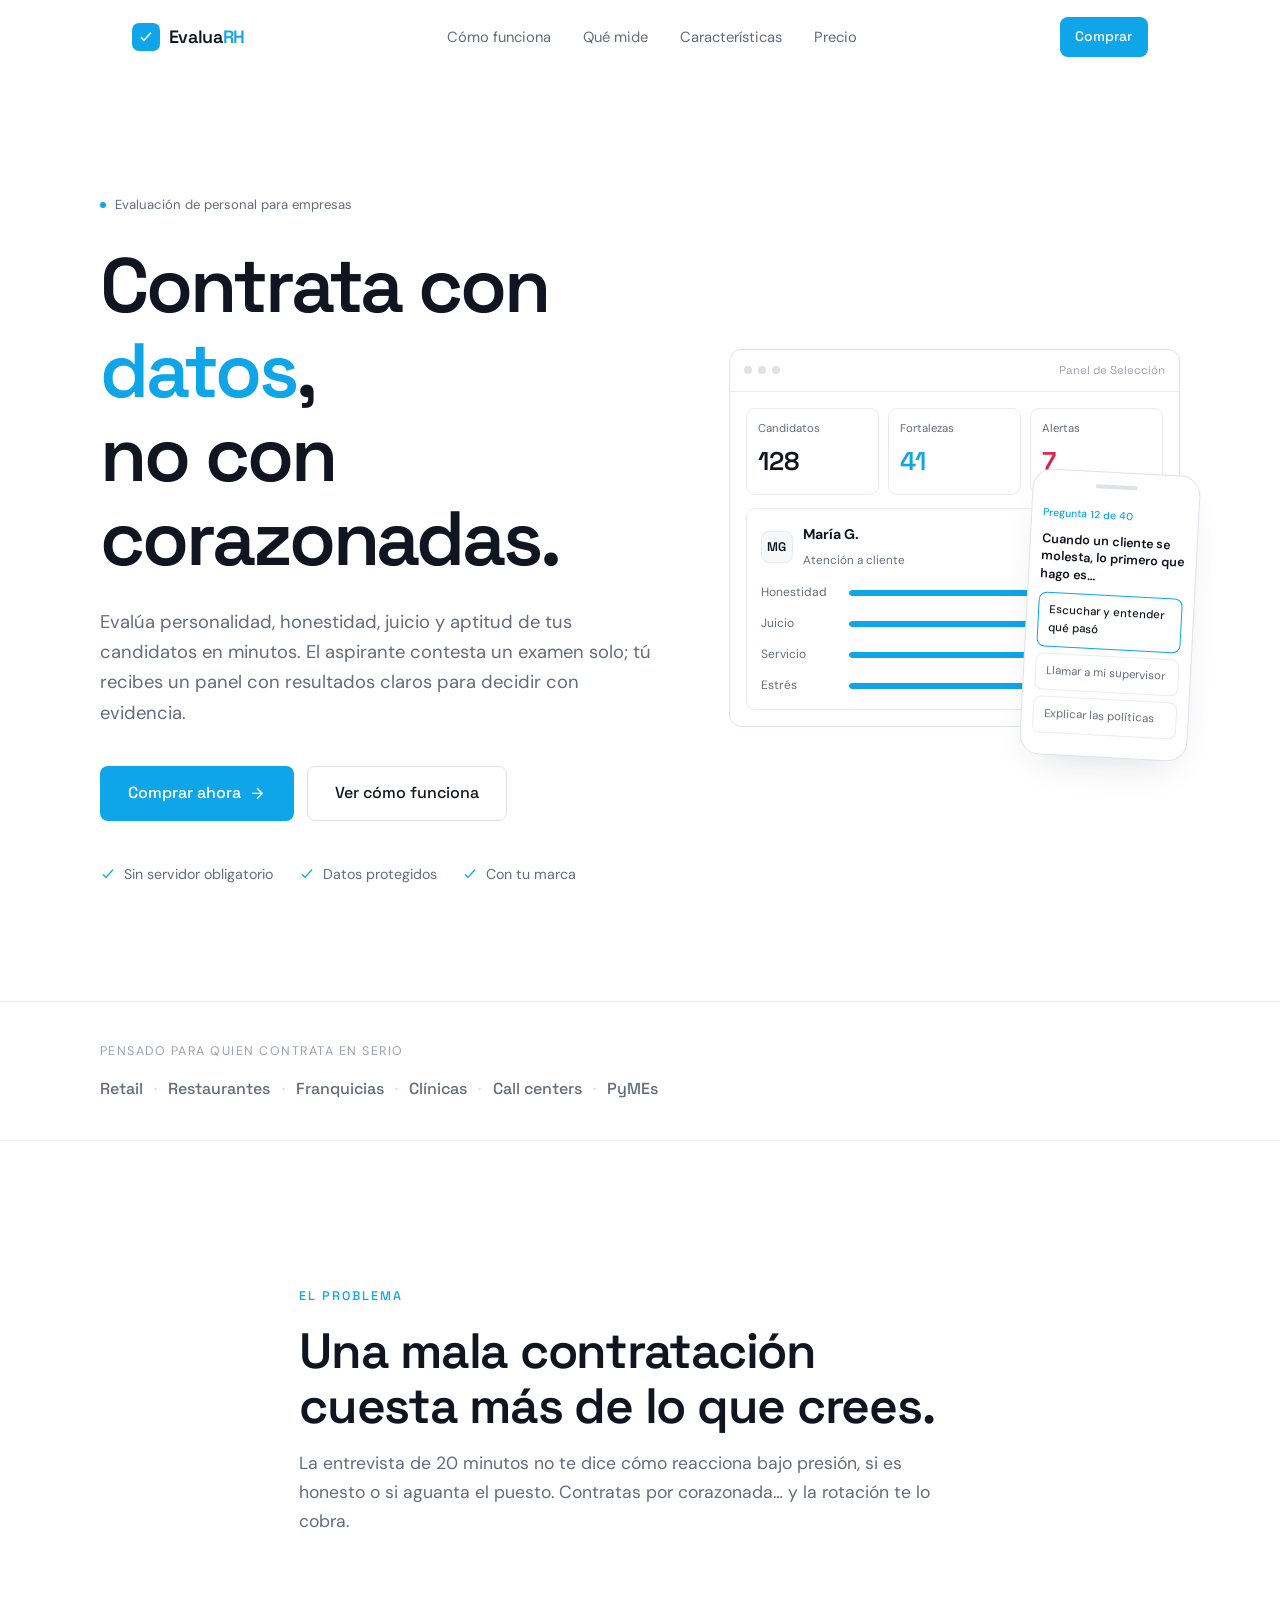
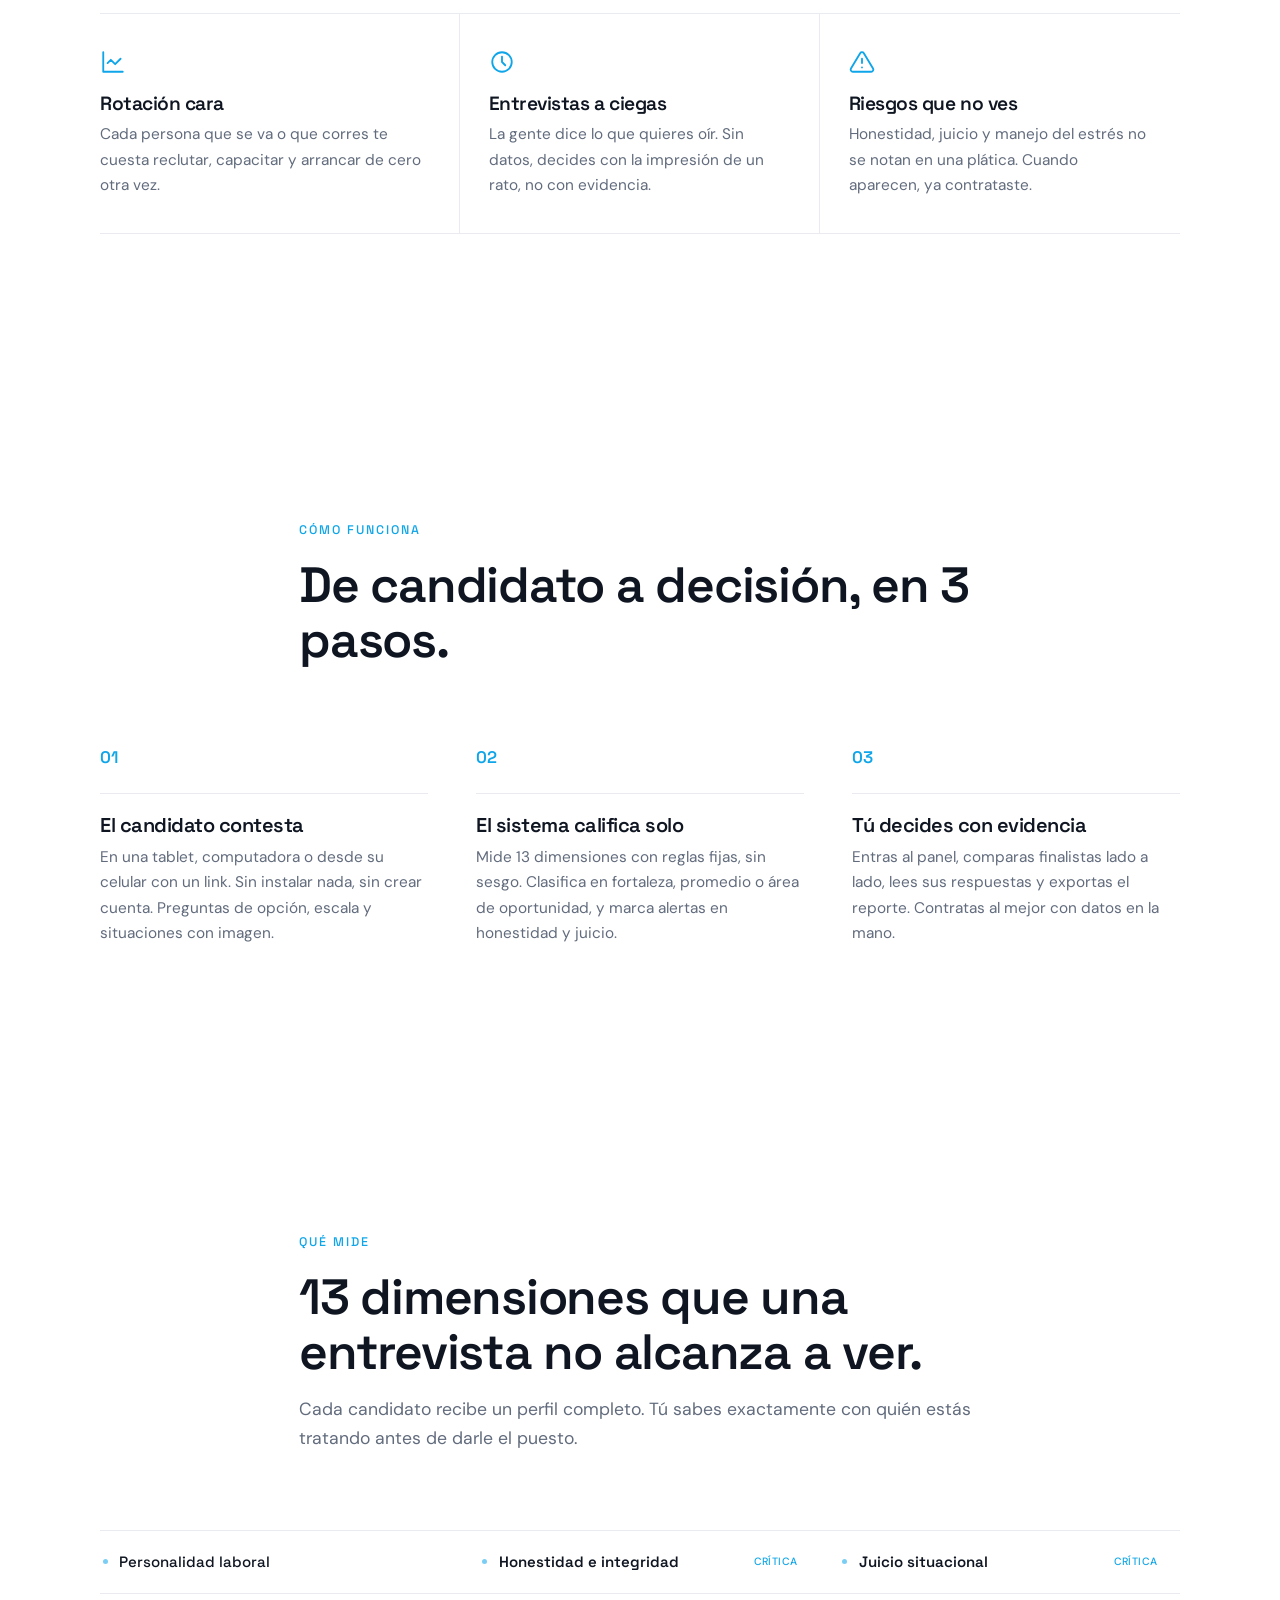
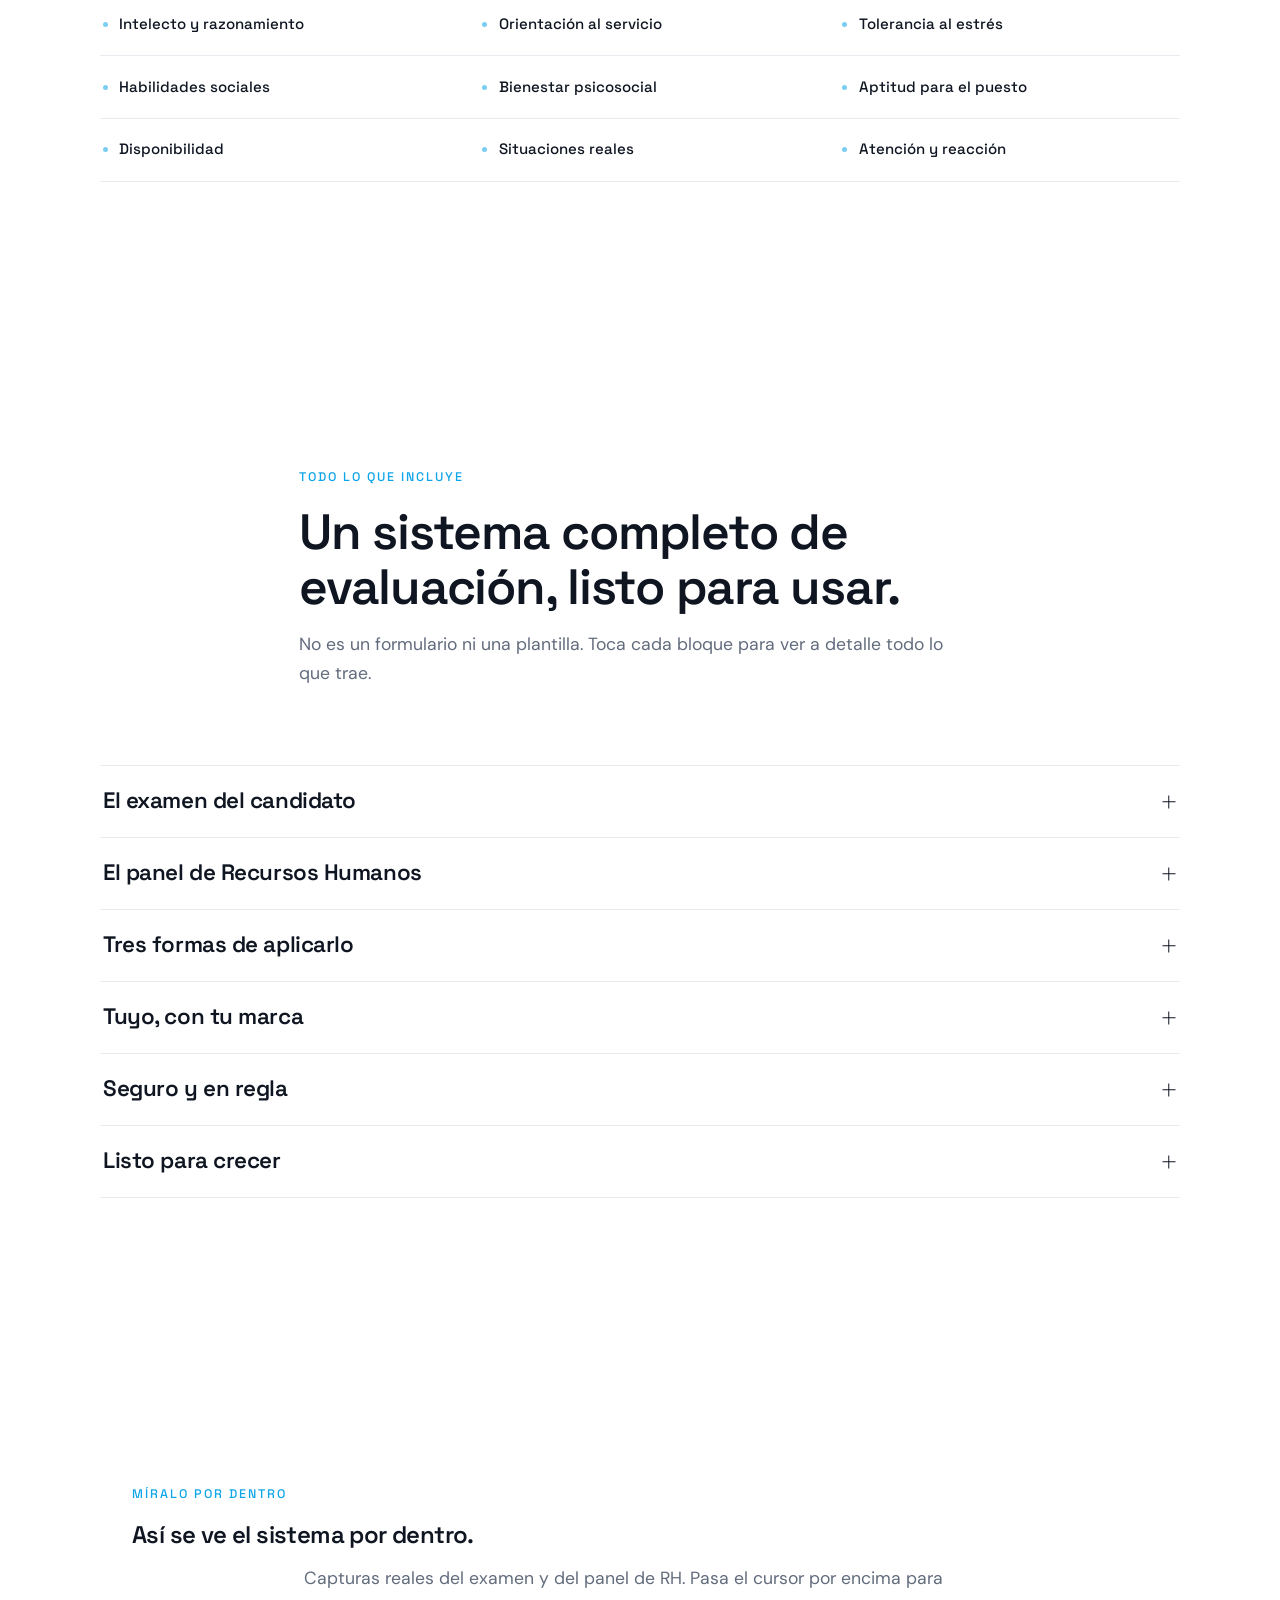
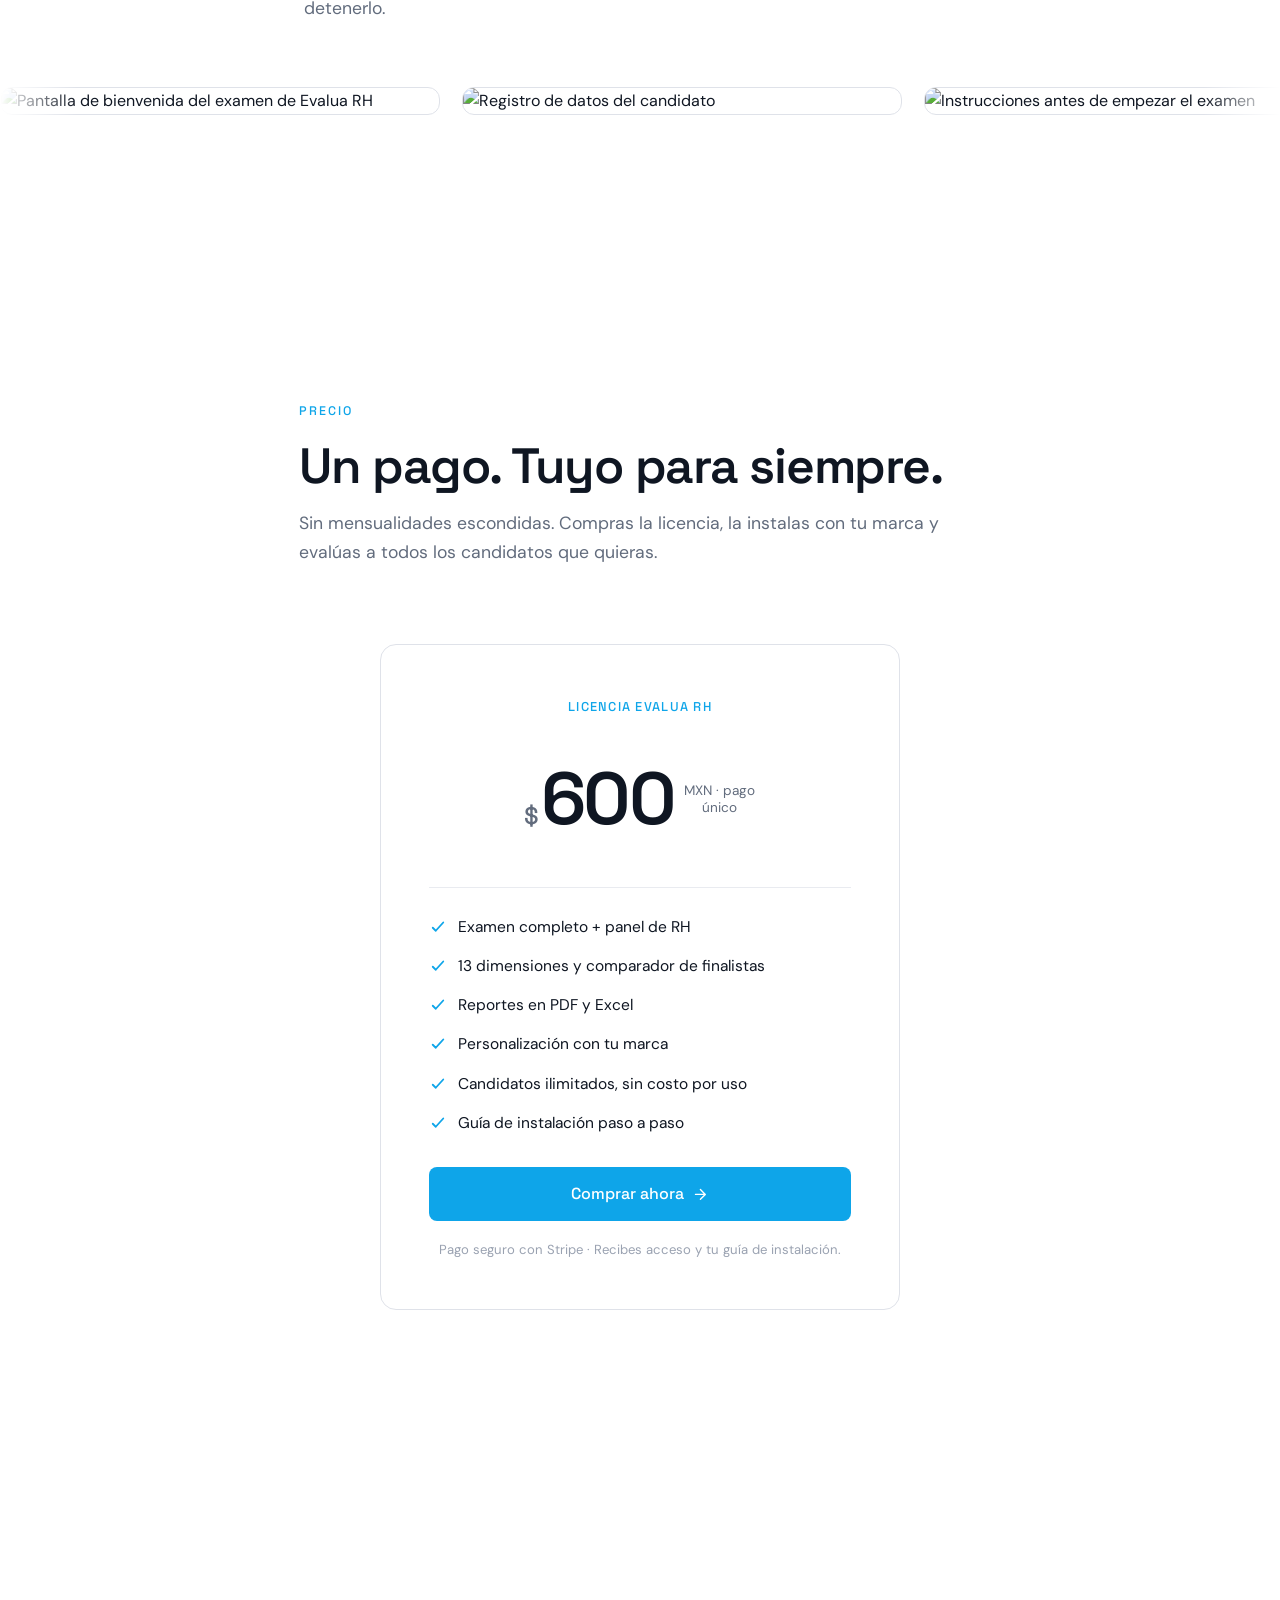
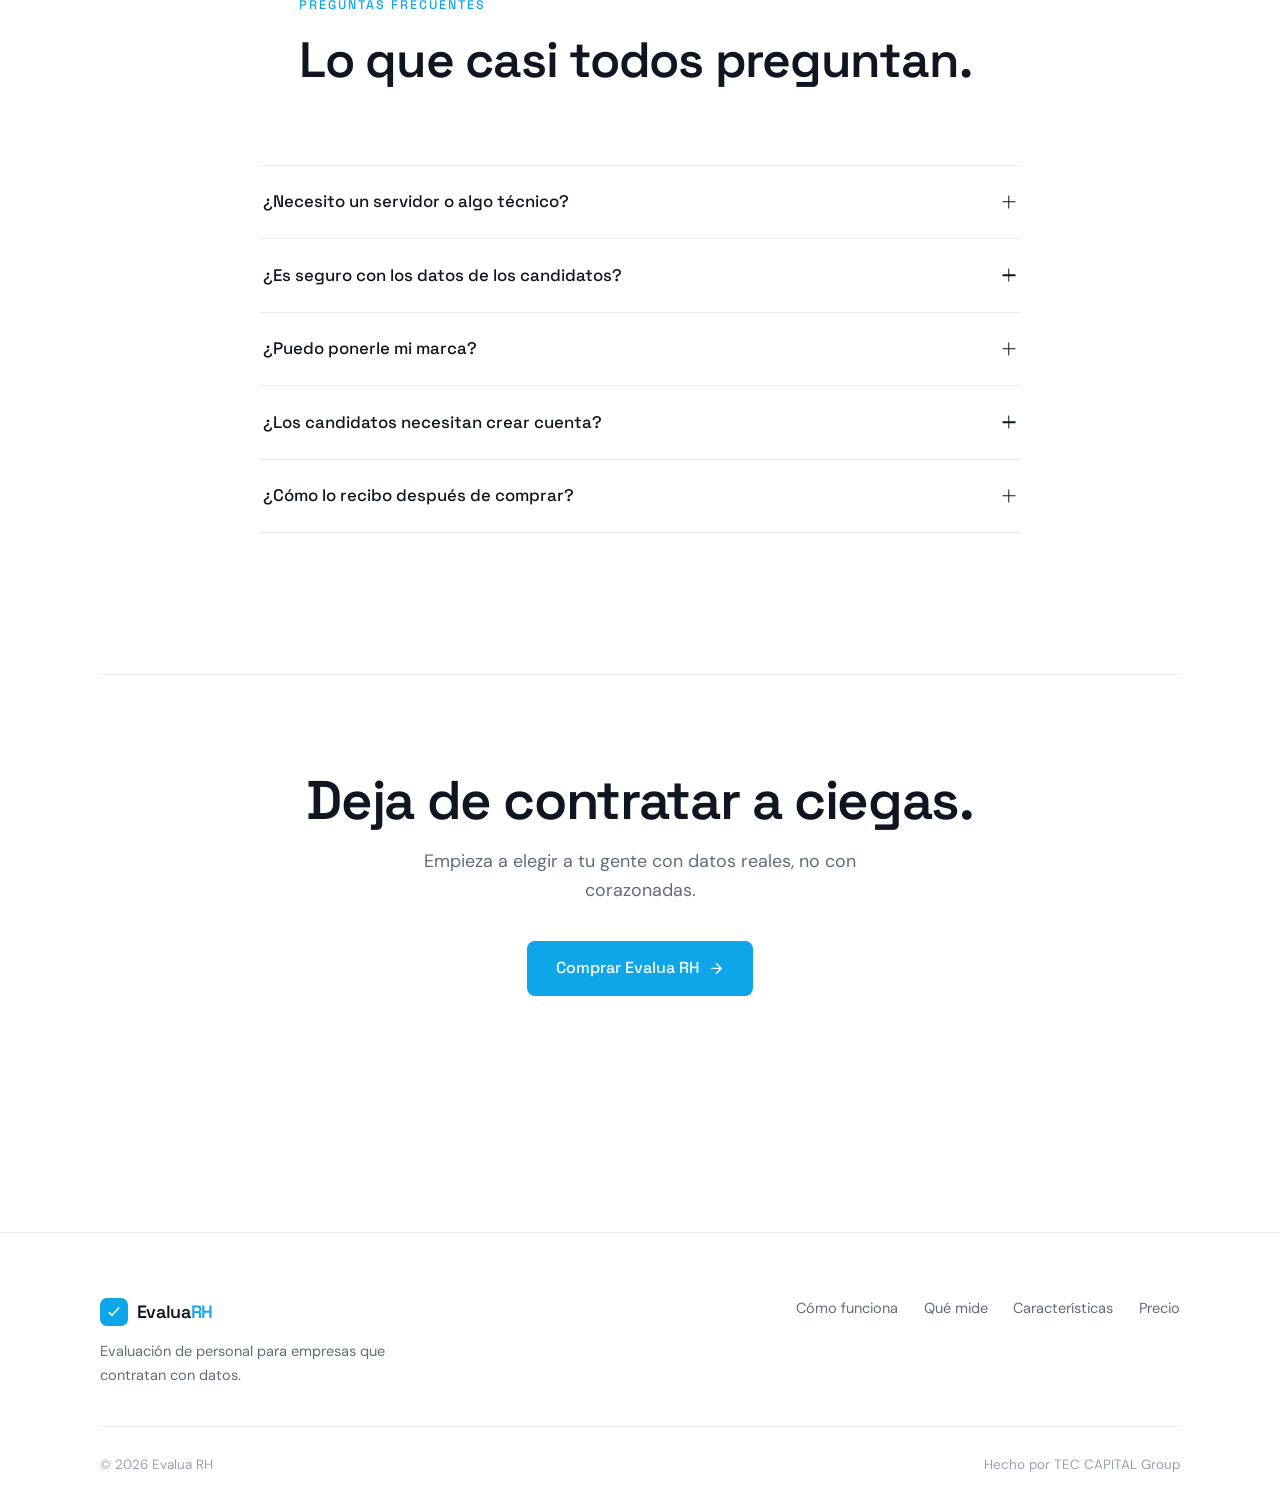
==== commit 93d06d7e: "Add files via upload" ====
--- a/index.html
+++ b/index.html
@@ -288,43 +288,37 @@
   </div>
 </section>
 
-<!-- ===================== CAPTURAS ===================== -->
-<section class="section showcase">
-  <div class="section__head reveal">
+<!-- ===================== CAPTURAS (carrusel) ===================== -->
+<section class="gallery">
+  <div class="gallery__head reveal">
     <span class="kicker">Míralo por dentro</span>
-    <h2>Simple para el candidato. Poderoso para ti.</h2>
-  </div>
-  <div class="show-grid">
-    <div class="show-card reveal">
-      <div class="mock-window mock-window--flat">
-        <div class="mock-bar"><span></span><span></span><span></span><em>Examen de ingreso</em></div>
-        <div class="mock-body mock-body--exam">
-          <div class="ex-progress"><i style="--w:60%"></i></div>
-          <p class="ex-q">Prefiero terminar bien una tarea aunque me tome más tiempo.</p>
-          <div class="ex-scale">
-            <span>Totalmente en desacuerdo</span>
-            <div class="ex-dots"><b></b><b></b><b class="on"></b><b></b></div>
-            <span>Totalmente de acuerdo</span>
-          </div>
-        </div>
-      </div>
-      <h4>El examen</h4>
-      <p>Claro, guiado y sin tecnicismos. Cualquiera lo contesta sin ayuda.</p>
-    </div>
-    <div class="show-card reveal">
-      <div class="mock-window mock-window--flat">
-        <div class="mock-bar"><span></span><span></span><span></span><em>Comparador</em></div>
-        <div class="mock-body mock-body--cmp">
-          <div class="cmp-col"><span class="cmp-name">Ana</span><i style="--w:88%"></i><i style="--w:74%"></i><i style="--w:91%"></i></div>
-          <div class="cmp-col"><span class="cmp-name">Luis</span><i style="--w:62%"></i><i style="--w:70%"></i><i style="--w:55%"></i></div>
-          <div class="cmp-col"><span class="cmp-name">Sofía</span><i style="--w:80%"></i><i style="--w:83%"></i><i style="--w:77%"></i></div>
-        </div>
-      </div>
-      <h4>El panel</h4>
-      <p>Resultados, comparaciones y reportes listos para decidir.</p>
-    </div>
-  </div>
-  <p class="show-note">* Vistas ilustrativas del producto.</p>
+    <h2>Así se ve el sistema por dentro.</h2>
+    <p class="lead">Capturas reales del examen y del panel de RH. Pasa el cursor por encima para detenerlo.</p>
+  </div>
+  <div class="marquee reveal">
+    <div class="marquee__track">
+      <figure class="shot"><img src="img/captura-1.jpg" alt="Pantalla de bienvenida del examen de Evalua RH" loading="lazy"></figure>
+      <figure class="shot"><img src="img/captura-2.jpg" alt="Registro de datos del candidato" loading="lazy"></figure>
+      <figure class="shot"><img src="img/captura-3.jpg" alt="Instrucciones antes de empezar el examen" loading="lazy"></figure>
+      <figure class="shot"><img src="img/captura-4.jpg" alt="Una pregunta del examen con opciones" loading="lazy"></figure>
+      <figure class="shot"><img src="img/captura-5.jpg" alt="Panel de aspirantes con resultados y puntajes" loading="lazy"></figure>
+      <figure class="shot"><img src="img/captura-6.jpg" alt="Reporte del candidato por dimensiones" loading="lazy"></figure>
+      <figure class="shot"><img src="img/captura-7.jpg" alt="Evaluación por fases del candidato" loading="lazy"></figure>
+      <figure class="shot"><img src="img/captura-8.jpg" alt="Configuración del sistema" loading="lazy"></figure>
+      <figure class="shot"><img src="img/captura-9.jpg" alt="Personalización con tu marca" loading="lazy"></figure>
+      <figure class="shot"><img src="img/captura-10.jpg" alt="Asistente para conectar la nube" loading="lazy"></figure>
+      <figure class="shot" aria-hidden="true"><img src="img/captura-1.jpg" alt="" loading="lazy"></figure>
+      <figure class="shot" aria-hidden="true"><img src="img/captura-2.jpg" alt="" loading="lazy"></figure>
+      <figure class="shot" aria-hidden="true"><img src="img/captura-3.jpg" alt="" loading="lazy"></figure>
+      <figure class="shot" aria-hidden="true"><img src="img/captura-4.jpg" alt="" loading="lazy"></figure>
+      <figure class="shot" aria-hidden="true"><img src="img/captura-5.jpg" alt="" loading="lazy"></figure>
+      <figure class="shot" aria-hidden="true"><img src="img/captura-6.jpg" alt="" loading="lazy"></figure>
+      <figure class="shot" aria-hidden="true"><img src="img/captura-7.jpg" alt="" loading="lazy"></figure>
+      <figure class="shot" aria-hidden="true"><img src="img/captura-8.jpg" alt="" loading="lazy"></figure>
+      <figure class="shot" aria-hidden="true"><img src="img/captura-9.jpg" alt="" loading="lazy"></figure>
+      <figure class="shot" aria-hidden="true"><img src="img/captura-10.jpg" alt="" loading="lazy"></figure>
+    </div>
+  </div>
 </section>
 
 <!-- ===================== PRECIO ===================== -->
--- a/styles.css
+++ b/styles.css
@@ -204,6 +204,18 @@
 .cmp-col i::after { content: ""; position: absolute; inset: 0; width: var(--w, 70%); background: var(--accent); border-radius: 999px; }
 .show-note { color: var(--faint); font-size: .82rem; margin-top: 1.8rem; }
 
+/* ===================== CAPTURAS (carrusel) ===================== */
+.gallery { padding: clamp(5rem, 11vw, 9rem) 0; overflow: hidden; }
+.gallery__head { max-width: var(--maxw); margin: 0 auto clamp(3rem, 6vw, 4rem); padding: 0 clamp(1.3rem, 5vw, 2rem); }
+.marquee { position: relative; overflow: hidden; -webkit-mask: linear-gradient(90deg, transparent, #000 6%, #000 94%, transparent); mask: linear-gradient(90deg, transparent, #000 6%, #000 94%, transparent); }
+.marquee__track { display: flex; width: max-content; animation: marquee 70s linear infinite; will-change: transform; }
+.marquee:hover .marquee__track { animation-play-state: paused; }
+@keyframes marquee { from { transform: translateX(0); } to { transform: translateX(-50%); } }
+.shot { flex: 0 0 auto; width: min(440px, 80vw); margin-right: 22px; border-radius: 12px; overflow: hidden; border: 1px solid var(--line-2); box-shadow: 0 14px 34px -20px rgba(15, 30, 50, .16); background: #fff; transition: transform .3s ease; }
+.shot:hover { transform: translateY(-4px); }
+.shot img { width: 100%; height: auto; display: block; }
+@media (prefers-reduced-motion: reduce) { .marquee__track { animation: none; } }
+
 /* ===================== PRICING ===================== */
 .price-card { position: relative; max-width: 520px; margin: 0 auto; border: 1px solid var(--line-2); border-radius: 16px; padding: clamp(2rem, 4vw, 3rem); }
 .price-card__glow { display: none; }
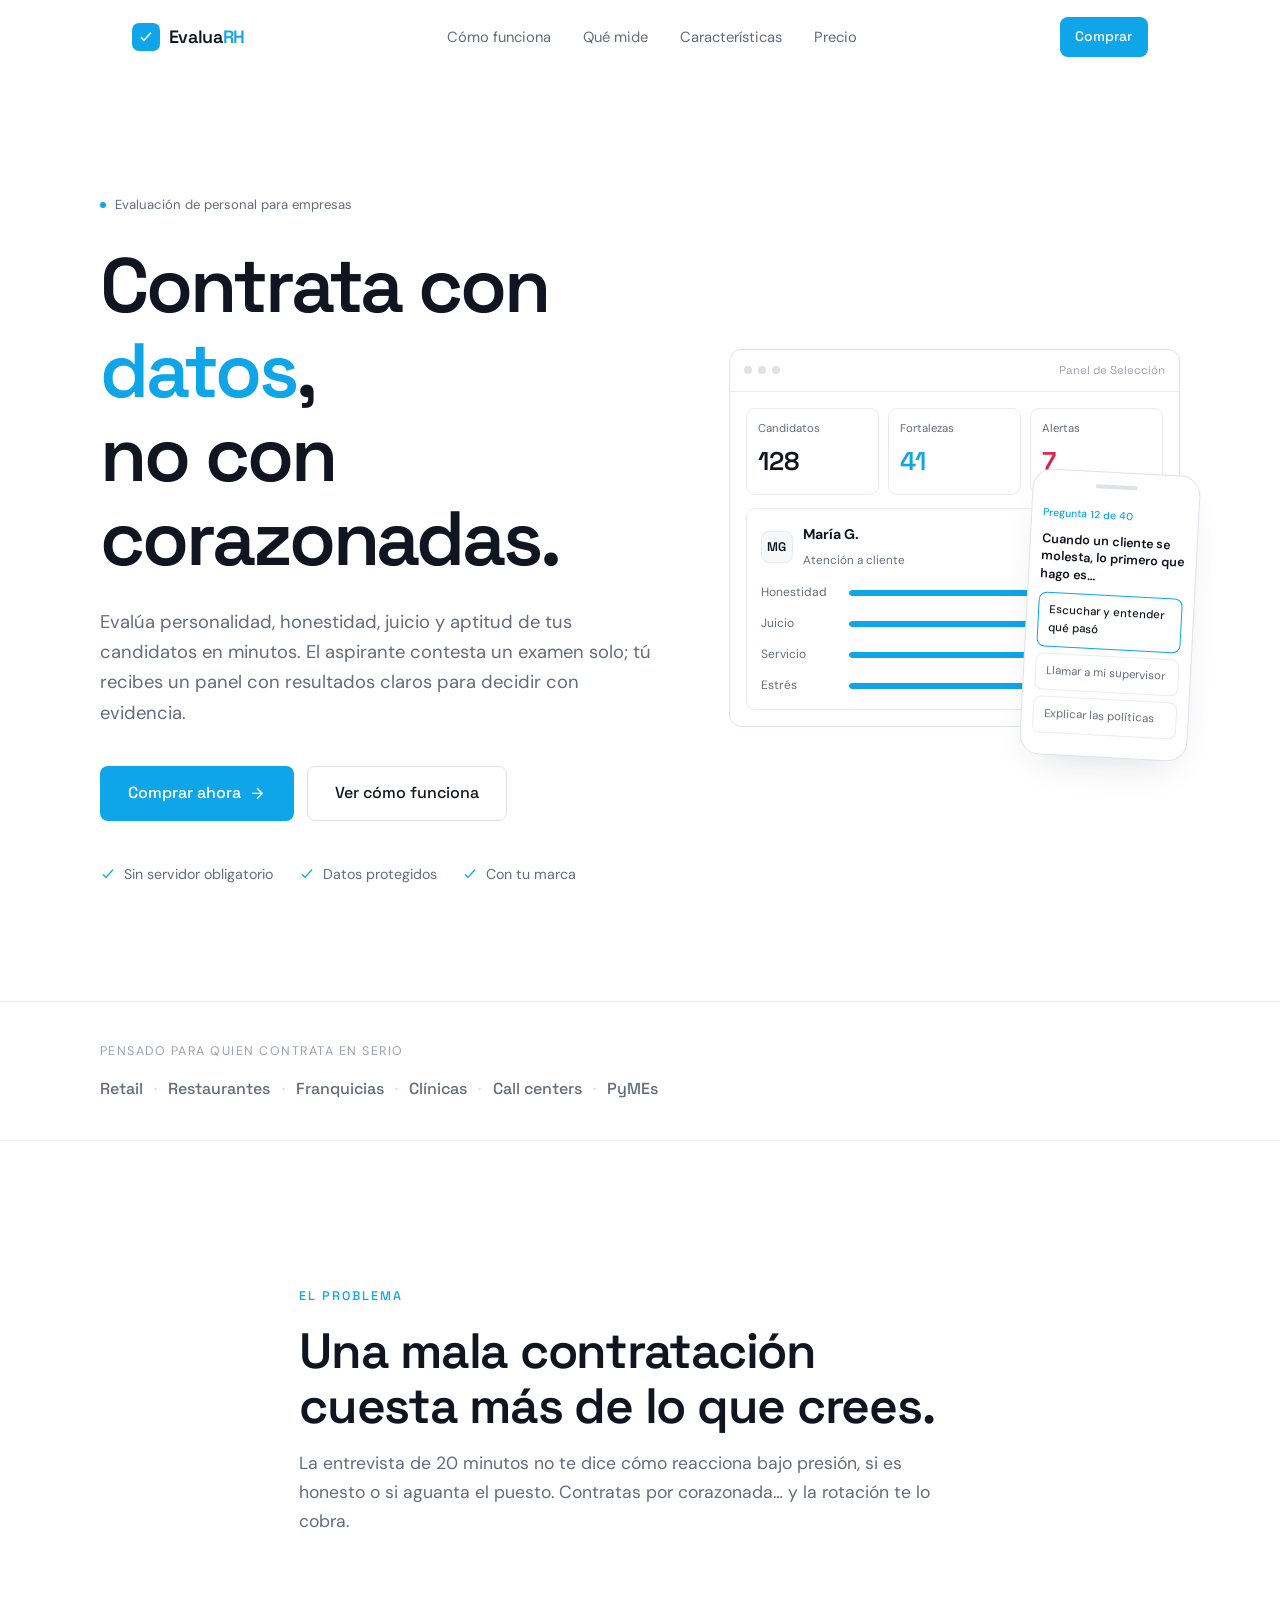
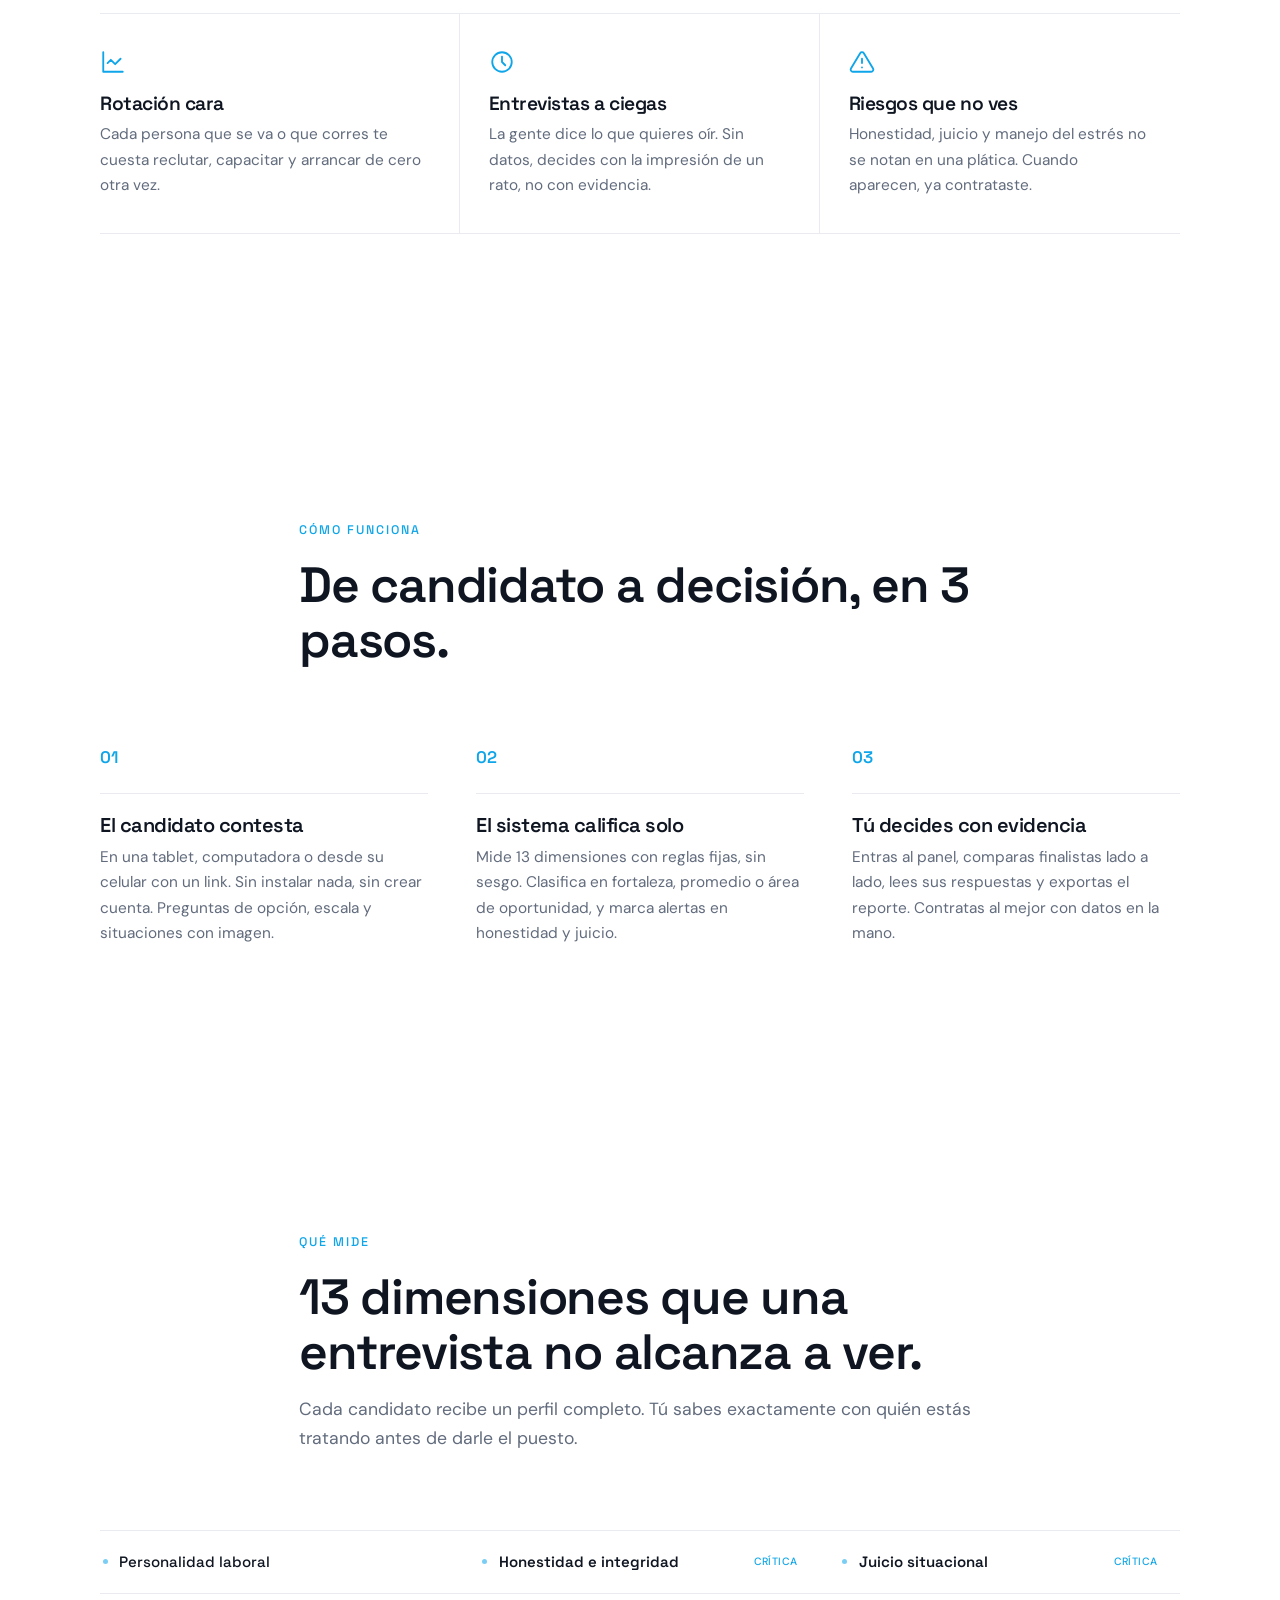
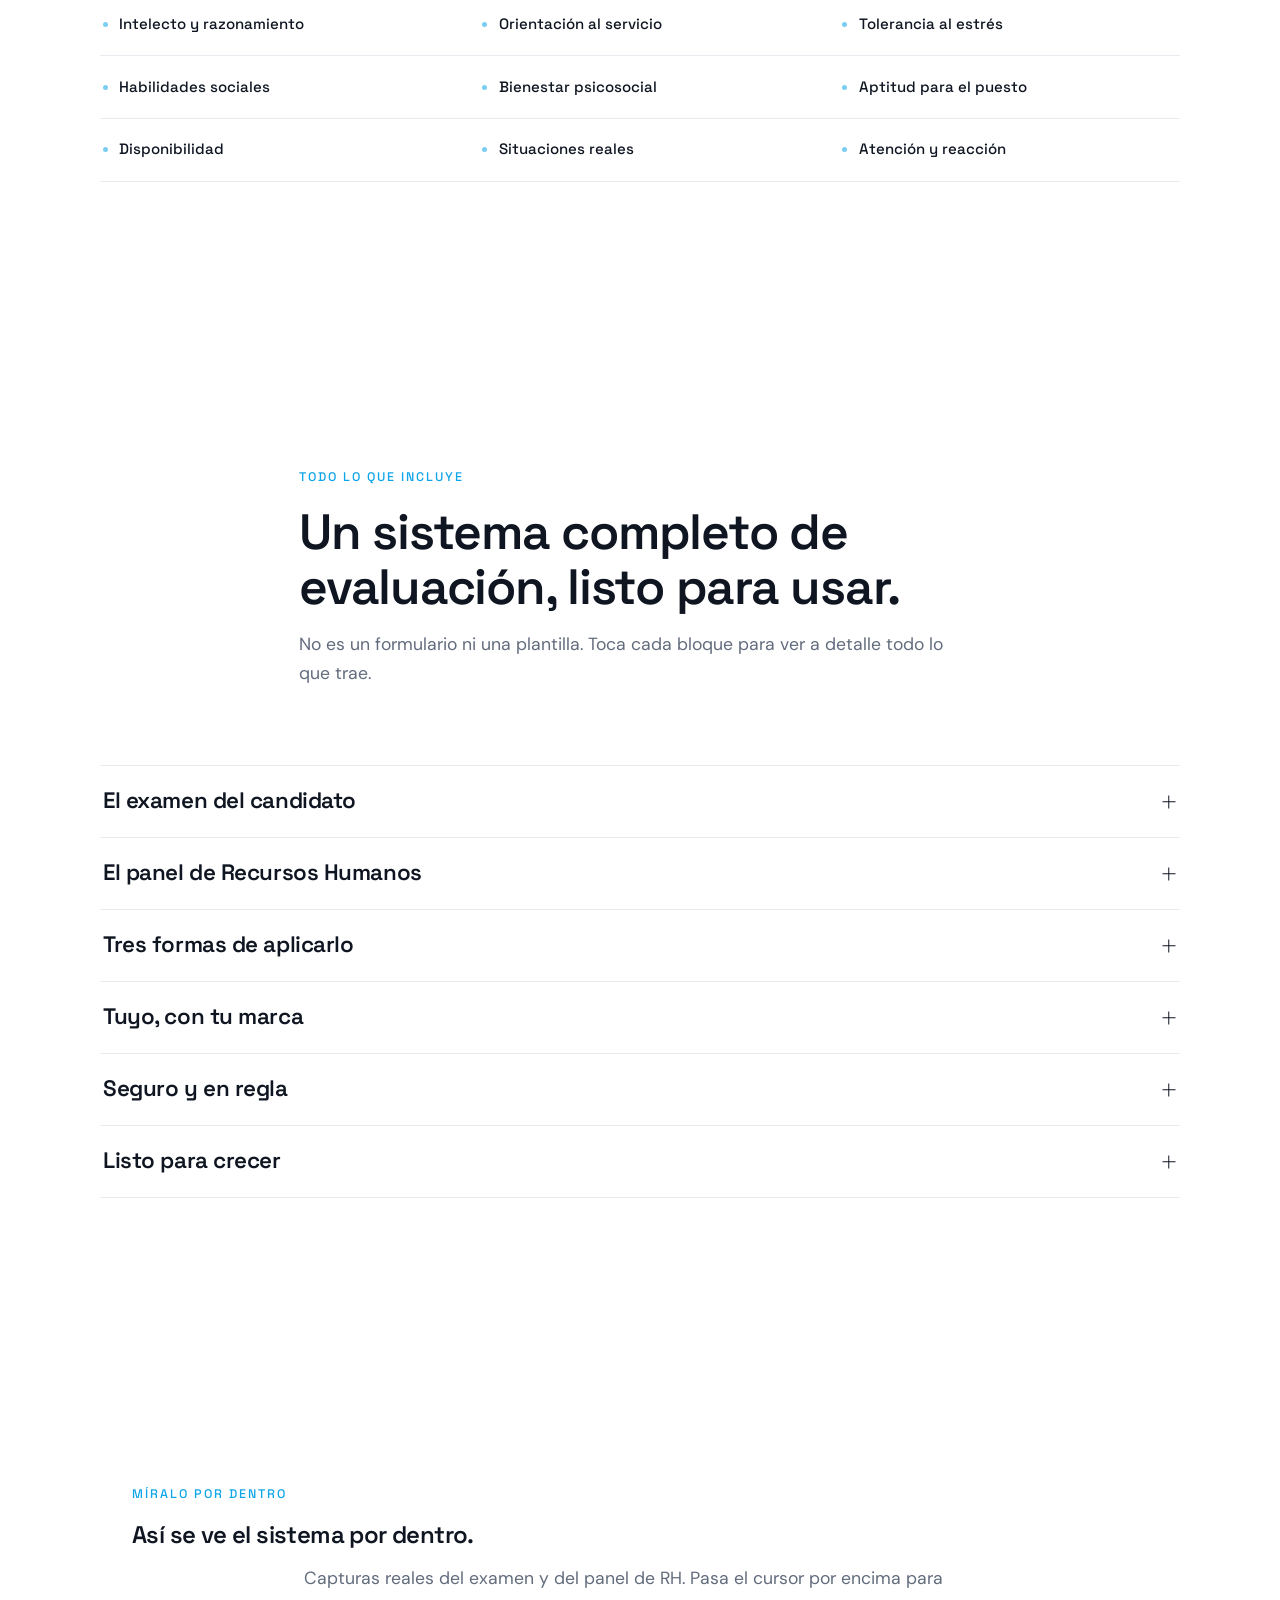
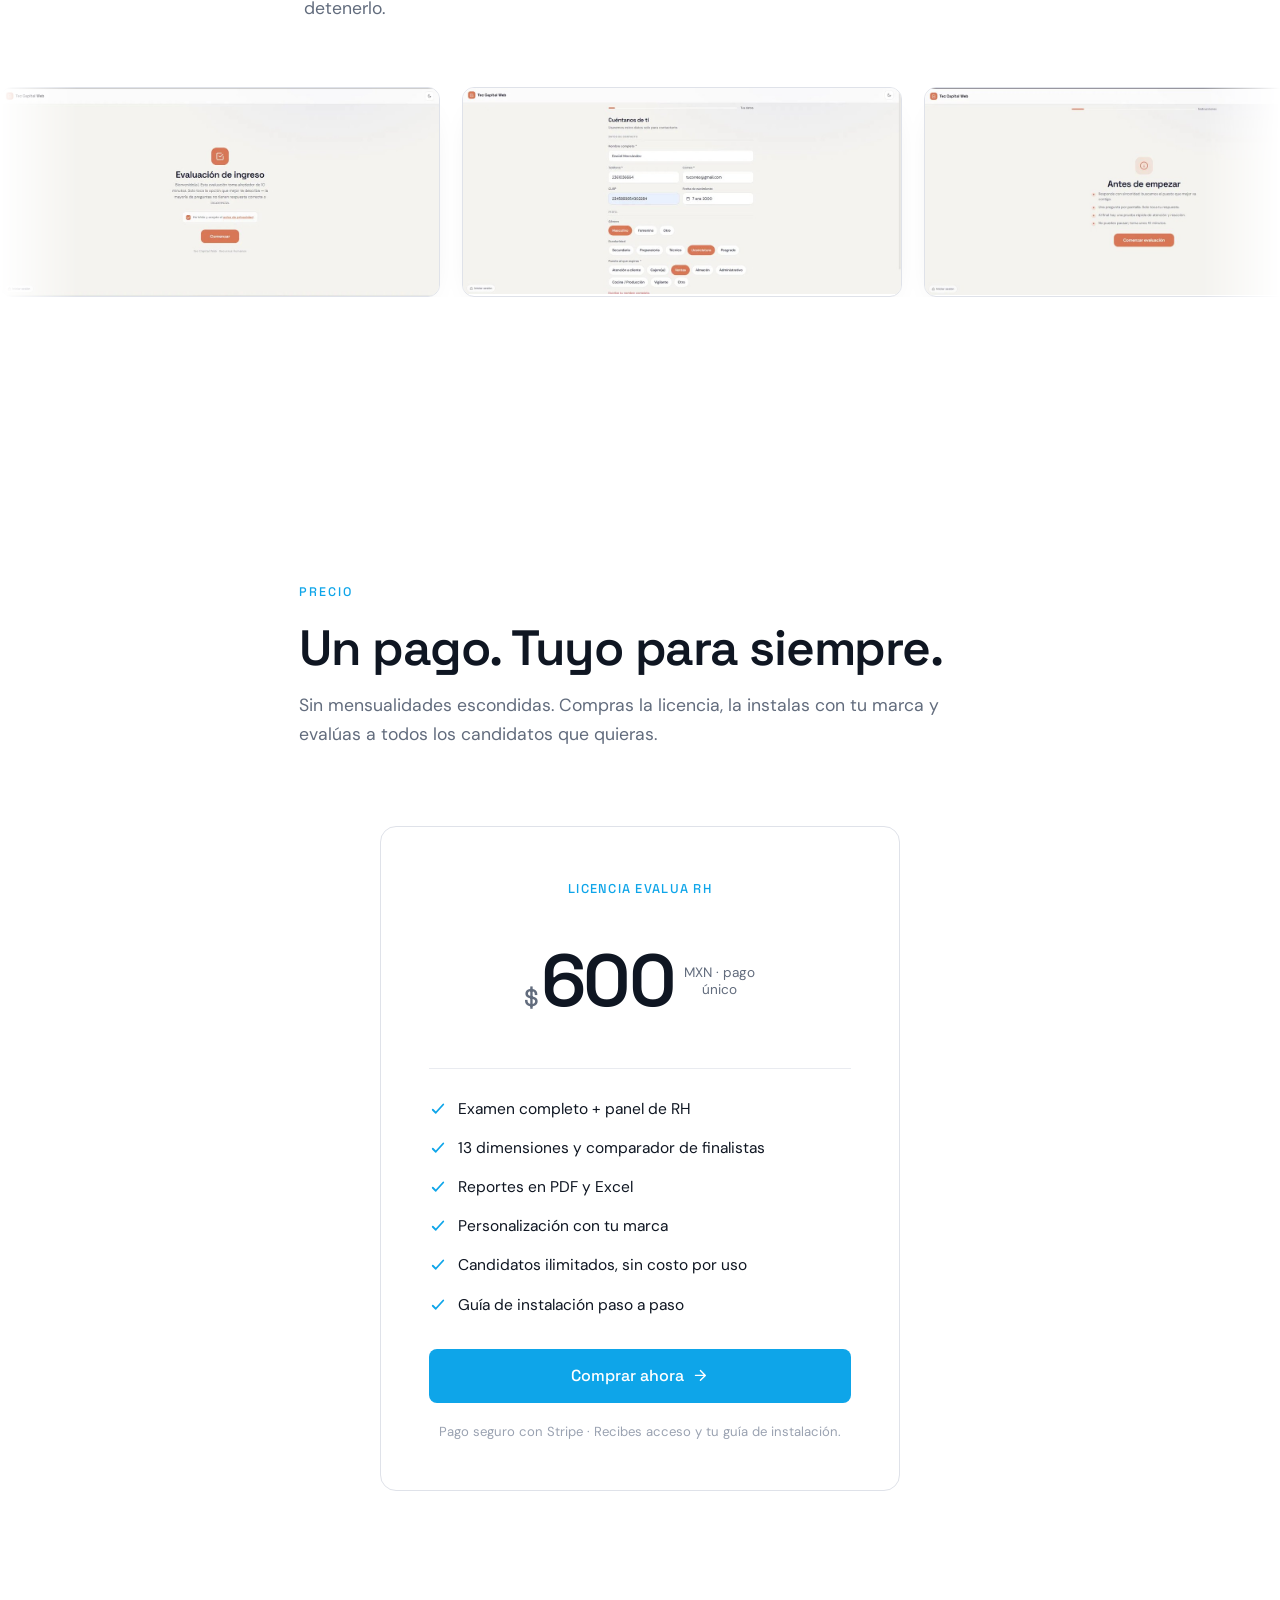
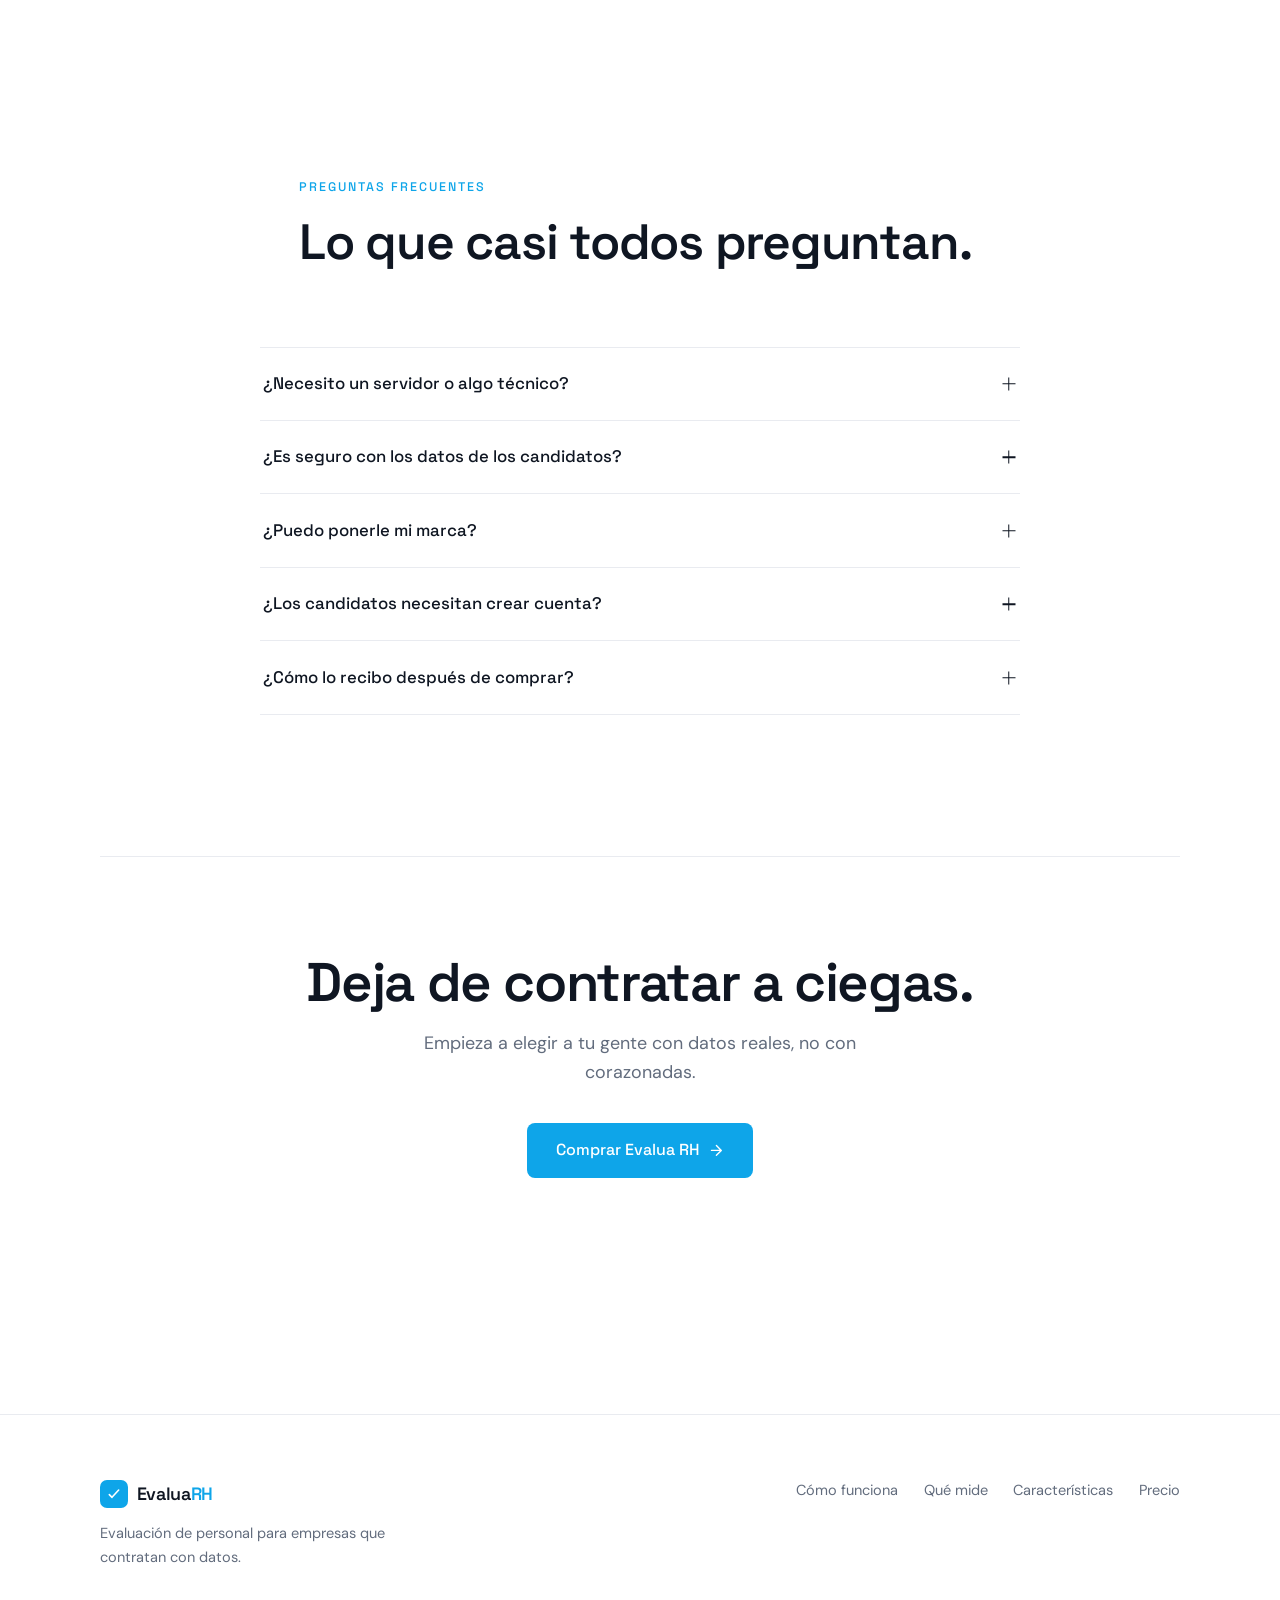
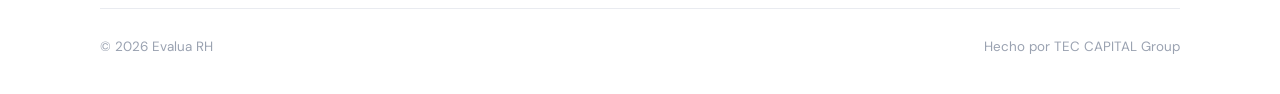
==== commit 0d9aa80e: "Rename index (37).html to index.html" ====
--- a/index.html
+++ b/index.html
@@ -12,7 +12,358 @@
 <link rel="preconnect" href="https://fonts.googleapis.com" />
 <link rel="preconnect" href="https://fonts.gstatic.com" crossorigin />
 <link href="https://fonts.googleapis.com/css2?family=Space+Grotesk:wght@400;500;600;700&family=DM+Sans:opsz,wght@9..40,400;9..40,500;9..40,600&display=swap" rel="stylesheet" />
-<link rel="stylesheet" href="styles.css" />
+<style>
+/* =====================================================================
+   Evalua RH — Landing · styles.css
+   Minimalista editorial · blanco + tinta + acento celeste puntual
+   ===================================================================== */
+
+:root {
+  --bg: #ffffff;
+  --bg-soft: #f7f8fa;
+  --ink: #0f1622;
+  --muted: #626c7d;
+  --faint: #9aa2b1;
+  --line: #e9ebf0;
+  --line-2: #dfe2e9;
+  --accent: #0ea5e9;
+  --accent-strong: #0284c7;
+  --bad: #e11d48;
+  --maxw: 1080px;
+  --font-display: "Space Grotesk", system-ui, sans-serif;
+  --font-body: "DM Sans", system-ui, sans-serif;
+}
+
+* { margin: 0; padding: 0; box-sizing: border-box; }
+html { scroll-behavior: smooth; scroll-padding-top: 80px; }
+body {
+  font-family: var(--font-body); background: var(--bg); color: var(--ink);
+  line-height: 1.65; -webkit-font-smoothing: antialiased; text-rendering: optimizeLegibility;
+  overflow-x: hidden;
+}
+h1, h2, h3, h4 { font-family: var(--font-display); font-weight: 600; line-height: 1.1; letter-spacing: -0.025em; }
+a { color: inherit; text-decoration: none; }
+svg { display: block; }
+::selection { background: var(--ink); color: #fff; }
+
+/* ---------- Botones ---------- */
+.btn {
+  display: inline-flex; align-items: center; justify-content: center; gap: .5em;
+  font-family: var(--font-display); font-weight: 500; font-size: .95rem;
+  padding: .7em 1.4em; border-radius: 8px; border: 1px solid transparent; cursor: pointer; white-space: nowrap;
+  transition: background .18s ease, border-color .18s ease, color .18s ease, transform .18s ease;
+}
+.btn svg { width: 1.05em; height: 1.05em; }
+.btn--primary { background: var(--accent); color: #fff; }
+.btn--primary:hover { background: var(--accent-strong); }
+.btn--ghost { background: transparent; border-color: var(--line-2); color: var(--ink); }
+.btn--ghost:hover { border-color: var(--ink); }
+.btn--light { background: var(--ink); color: #fff; }
+.btn--light:hover { background: #000; }
+.btn--sm { font-size: .87rem; padding: .55em 1.05em; }
+.btn--lg { font-size: 1rem; padding: .82em 1.7em; }
+.btn--block { width: 100%; }
+
+/* ---------- Helpers ---------- */
+.kicker { display: inline-block; font-family: var(--font-display); font-weight: 500; font-size: .78rem; letter-spacing: .16em; text-transform: uppercase; color: var(--accent); margin-bottom: 1.1rem; }
+.lead { color: var(--muted); font-size: 1.1rem; max-width: 56ch; margin: 1rem auto 0; }
+
+.section { padding: clamp(5rem, 11vw, 9rem) clamp(1.3rem, 5vw, 2rem); }
+.section > * { max-width: var(--maxw); margin-left: auto; margin-right: auto; }
+.section__head { max-width: 62ch; margin-bottom: clamp(3rem, 6vw, 5rem); }
+.section__head h2 { font-size: clamp(1.9rem, 4.4vw, 3.1rem); }
+.section__head .lead { margin-left: 0; }
+
+/* ===================== NAV ===================== */
+.nav {
+  position: sticky; top: 0; z-index: 100;
+  background: rgba(255, 255, 255, .82); backdrop-filter: blur(14px); -webkit-backdrop-filter: blur(14px);
+  border-bottom: 1px solid transparent; transition: border-color .25s ease;
+}
+.nav.is-scrolled { border-bottom-color: var(--line); }
+.nav__inner { max-width: var(--maxw); margin: 0 auto; padding: 1.05rem clamp(1.3rem, 5vw, 2rem); display: flex; align-items: center; justify-content: space-between; gap: 1.5rem; }
+.brand { display: inline-flex; align-items: center; gap: .55rem; font-family: var(--font-display); font-weight: 600; font-size: 1.12rem; letter-spacing: -0.02em; }
+.brand__mark { display: grid; place-items: center; width: 28px; height: 28px; border-radius: 7px; background: var(--accent); color: #fff; }
+.brand__mark svg { width: 16px; height: 16px; }
+.brand__accent { color: var(--accent); }
+.nav__links { display: flex; gap: 2rem; }
+.nav__links a { font-size: .92rem; color: var(--muted); font-weight: 400; transition: color .18s ease; }
+.nav__links a:hover { color: var(--ink); }
+.nav__actions { display: flex; align-items: center; gap: .8rem; }
+
+/* ===================== HERO ===================== */
+.hero { padding: clamp(4rem, 9vw, 8rem) clamp(1.3rem, 5vw, 2rem); }
+.hero__glow { display: none; }
+.hero__grid { max-width: var(--maxw); margin: 0 auto; display: grid; grid-template-columns: 1.1fr .9fr; gap: clamp(2.5rem, 6vw, 5rem); align-items: center; }
+.eyebrow { display: inline-flex; align-items: center; gap: .55rem; font-size: .82rem; font-weight: 400; color: var(--muted); margin-bottom: 1.7rem; }
+.eyebrow__dot { width: 6px; height: 6px; border-radius: 50%; background: var(--accent); }
+.hero__title { font-size: clamp(2.7rem, 6.5vw, 4.8rem); letter-spacing: -0.04em; font-weight: 600; }
+.grad { color: var(--accent); }
+.hero__sub { margin-top: 1.6rem; font-size: 1.15rem; color: var(--muted); max-width: 46ch; }
+.hero__cta { margin-top: 2.4rem; display: flex; flex-wrap: wrap; gap: .8rem; }
+.hero__trust { margin-top: 2.6rem; display: flex; flex-wrap: wrap; gap: 1.6rem; list-style: none; }
+.hero__trust li { display: inline-flex; align-items: center; gap: .5rem; font-size: .89rem; color: var(--muted); }
+.hero__trust svg { width: 16px; height: 16px; color: var(--accent); }
+
+/* ---- Mockup ventana (panel) ---- */
+.hero__art { position: relative; }
+.mock-window { background: #fff; border: 1px solid var(--line-2); border-radius: 12px; overflow: hidden; }
+.mock-bar { display: flex; align-items: center; gap: 6px; padding: 11px 14px; border-bottom: 1px solid var(--line); }
+.mock-bar span { width: 8px; height: 8px; border-radius: 50%; background: var(--line-2); }
+.mock-bar em { margin-left: auto; font-style: normal; font-size: .72rem; color: var(--faint); font-family: var(--font-display); }
+.mock-body { padding: 16px; display: grid; gap: 13px; }
+.mock-row { display: grid; grid-template-columns: repeat(3, 1fr); gap: 9px; }
+.mock-card { border: 1px solid var(--line); border-radius: 9px; padding: 11px; }
+.mock-k { font-size: .71rem; color: var(--muted); }
+.mock-v { font-family: var(--font-display); font-weight: 600; font-size: 1.6rem; margin-top: 2px; }
+.mock-v--ok { color: var(--accent); }
+.mock-v--bad { color: var(--bad); }
+.mock-panel { border: 1px solid var(--line); border-radius: 9px; padding: 14px; display: grid; gap: 11px; }
+.mock-panel__h { display: flex; align-items: center; gap: 10px; }
+.mock-avatar { width: 32px; height: 32px; border-radius: 8px; background: var(--bg-soft); color: var(--ink); display: grid; place-items: center; font-family: var(--font-display); font-weight: 600; font-size: .78rem; border: 1px solid var(--line); }
+.mock-panel__h b { font-size: .88rem; display: block; }
+.mock-panel__h small { font-size: .73rem; color: var(--muted); }
+.mock-badge { margin-left: auto; font-size: .67rem; font-weight: 500; color: var(--accent); border: 1px solid var(--line-2); padding: .22rem .6rem; border-radius: 999px; }
+.mock-dim { display: grid; grid-template-columns: 78px 1fr; align-items: center; gap: 10px; }
+.mock-dim span { font-size: .75rem; color: var(--muted); }
+.mock-dim i { height: 6px; border-radius: 999px; background: var(--line); position: relative; overflow: hidden; }
+.mock-dim i::after { content: ""; position: absolute; inset: 0; width: var(--w, 70%); background: var(--accent); border-radius: 999px; }
+
+/* ---- Mockup teléfono ---- */
+.mock-phone { position: absolute; right: -14px; bottom: -30px; width: 168px; background: #fff; border: 1px solid var(--line-2); border-radius: 20px; padding: 12px 11px 15px; box-shadow: 0 18px 40px -20px rgba(15, 30, 50, .18); rotate: 3deg; }
+.mock-phone__notch { width: 42px; height: 4px; border-radius: 999px; background: var(--line-2); margin: 0 auto 12px; }
+.mock-phone__step { font-size: .65rem; color: var(--accent); font-weight: 500; }
+.mock-phone__q { font-size: .79rem; font-weight: 600; margin: 6px 0 10px; line-height: 1.35; }
+.mock-opt { font-size: .71rem; padding: .5rem .65rem; border-radius: 8px; border: 1px solid var(--line); color: var(--muted); margin-bottom: 6px; }
+.mock-opt--on { border-color: var(--accent); color: var(--ink); font-weight: 500; }
+
+/* ===================== STRIP ===================== */
+.strip { padding: 2.4rem clamp(1.3rem, 5vw, 2rem); border-top: 1px solid var(--line); border-bottom: 1px solid var(--line); }
+.strip__label { max-width: var(--maxw); margin: 0 auto .9rem; font-size: .78rem; letter-spacing: .12em; text-transform: uppercase; color: var(--faint); }
+.strip__items { max-width: var(--maxw); margin: 0 auto; display: flex; flex-wrap: wrap; gap: .7rem; align-items: center; font-family: var(--font-display); font-weight: 500; color: var(--muted); }
+.strip__items .dot { color: var(--line-2); }
+
+/* ===================== PROBLEMA ===================== */
+.cards-3 { display: grid; grid-template-columns: repeat(3, 1fr); gap: 0; border-top: 1px solid var(--line); }
+.pcard { padding: 2.2rem 1.8rem 2.2rem 0; border-bottom: 1px solid var(--line); }
+.cards-3 .pcard:not(:last-child) { border-right: 1px solid var(--line); padding-right: 1.8rem; }
+.cards-3 .pcard + .pcard { padding-left: 1.8rem; }
+.pcard__ico { color: var(--accent); margin-bottom: 1.1rem; }
+.pcard__ico svg { width: 26px; height: 26px; }
+.pcard h3 { font-size: 1.2rem; margin-bottom: .5rem; }
+.pcard p { color: var(--muted); font-size: .96rem; }
+
+/* ===================== CÓMO FUNCIONA ===================== */
+.steps { display: grid; grid-template-columns: repeat(3, 1fr); gap: clamp(1.5rem, 4vw, 3rem); }
+.step { position: relative; }
+.step__n { font-family: var(--font-display); font-weight: 600; font-size: 1.05rem; color: var(--accent); display: block; margin-bottom: 1.3rem; padding-bottom: 1.3rem; border-bottom: 1px solid var(--line); }
+.step h3 { font-size: 1.25rem; margin-bottom: .55rem; }
+.step p { color: var(--muted); font-size: .96rem; }
+
+/* ===================== QUÉ MIDE ===================== */
+.dims { display: grid; grid-template-columns: repeat(3, 1fr); gap: 0; border-top: 1px solid var(--line); }
+.dim { display: flex; align-items: center; gap: .7rem; padding: 1.15rem .2rem; border-bottom: 1px solid var(--line); }
+.dim::before { content: ""; width: 5px; height: 5px; border-radius: 50%; background: var(--accent); flex: 0 0 5px; opacity: .55; }
+.dim__b { font-family: var(--font-display); font-weight: 500; font-size: .94rem; }
+.dim--star .dim__b { font-weight: 600; }
+.dim--star em { margin-left: auto; font-style: normal; font-size: .66rem; font-weight: 500; letter-spacing: .04em; text-transform: uppercase; color: var(--accent); }
+@media (min-width: 561px) {
+  .dims .dim { padding-left: 1.4rem; padding-right: 1.4rem; }
+  .dims .dim:nth-child(3n+1) { padding-left: .2rem; }
+}
+
+/* ===================== CARACTERÍSTICAS ===================== */
+.feat-grid { display: grid; grid-template-columns: repeat(3, 1fr); gap: 0; border-top: 1px solid var(--line); }
+.feat { grid-column: span 1; padding: 2.2rem 1.8rem 2.4rem; border-bottom: 1px solid var(--line); border-right: 1px solid var(--line); }
+.feat:nth-child(3n) { border-right: none; }
+.feat--wide { grid-column: span 2; }
+.feat__ico { color: var(--accent); margin-bottom: 1.2rem; }
+.feat__ico svg { width: 26px; height: 26px; }
+.feat h3 { font-size: 1.22rem; margin-bottom: .5rem; }
+.feat p { color: var(--muted); font-size: .97rem; max-width: 42ch; }
+
+/* ===================== TODO LO QUE INCLUYE (acordeón) ===================== */
+.inc-wrap { border-top: 1px solid var(--line); }
+.inc-item { border-bottom: 1px solid var(--line); }
+.inc-item summary { list-style: none; cursor: pointer; padding: 1.45rem .2rem; display: flex; align-items: center; justify-content: space-between; gap: 1rem; }
+.inc-item summary::-webkit-details-marker { display: none; }
+.inc-item summary h3 { font-family: var(--font-display); font-weight: 600; font-size: clamp(1.15rem, 2.4vw, 1.4rem); letter-spacing: -0.02em; }
+.inc-item summary .faq-x { flex: 0 0 16px; }
+.inc-item[open] summary .faq-x::after { transform: rotate(90deg); opacity: 0; }
+.inc-item__body { padding: 0 .2rem 1.8rem; }
+.inc-intro { color: var(--muted); font-size: .97rem; margin-bottom: 1.3rem; max-width: 62ch; }
+.inc-list { list-style: none; display: grid; grid-template-columns: 1fr 1fr; gap: 1rem 2.6rem; align-content: start; }
+.inc-list li { position: relative; padding-left: 1.5rem; font-size: .96rem; color: var(--muted); line-height: 1.58; }
+.inc-list li b { color: var(--ink); font-weight: 600; }
+.inc-list li::before { content: ""; position: absolute; left: 0; top: .58em; width: 6px; height: 6px; border-radius: 50%; background: var(--accent); }
+@media (max-width: 640px) { .inc-list { grid-template-columns: 1fr; } }
+
+/* ===================== SHOWCASE ===================== */
+.show-grid { display: grid; grid-template-columns: 1fr 1fr; gap: clamp(1.5rem, 4vw, 3rem); }
+.show-card h4 { font-size: 1.15rem; margin: 1.3rem 0 .4rem; }
+.show-card > p { color: var(--muted); font-size: .95rem; }
+.mock-window--flat { box-shadow: none; }
+.mock-body--exam { padding: 24px 20px; display: grid; gap: 15px; min-height: 190px; align-content: center; }
+.ex-progress { height: 6px; border-radius: 999px; background: var(--line); overflow: hidden; position: relative; }
+.ex-progress i { position: absolute; inset: 0; width: var(--w, 60%); background: var(--accent); border-radius: 999px; }
+.ex-q { font-family: var(--font-display); font-weight: 500; font-size: 1.05rem; }
+.ex-scale { display: flex; align-items: center; justify-content: space-between; gap: 1rem; }
+.ex-scale span { font-size: .72rem; color: var(--muted); max-width: 8ch; }
+.ex-dots { display: flex; gap: 10px; }
+.ex-dots b { width: 14px; height: 14px; border-radius: 50%; border: 1.5px solid var(--line-2); }
+.ex-dots b.on { border-color: var(--accent); background: var(--accent); }
+.mock-body--cmp { padding: 22px; display: grid; grid-template-columns: repeat(3, 1fr); gap: 14px; align-items: end; min-height: 190px; }
+.cmp-col { display: grid; gap: 7px; align-content: end; }
+.cmp-name { font-family: var(--font-display); font-weight: 500; font-size: .81rem; text-align: center; margin-bottom: 2px; }
+.cmp-col i { height: 7px; border-radius: 999px; background: var(--line); position: relative; overflow: hidden; }
+.cmp-col i::after { content: ""; position: absolute; inset: 0; width: var(--w, 70%); background: var(--accent); border-radius: 999px; }
+.show-note { color: var(--faint); font-size: .82rem; margin-top: 1.8rem; }
+
+/* ===================== CAPTURAS (carrusel) ===================== */
+.gallery { padding: clamp(5rem, 11vw, 9rem) 0; overflow: hidden; }
+.gallery__head { max-width: var(--maxw); margin: 0 auto clamp(3rem, 6vw, 4rem); padding: 0 clamp(1.3rem, 5vw, 2rem); }
+.marquee { position: relative; overflow: hidden; -webkit-mask: linear-gradient(90deg, transparent, #000 6%, #000 94%, transparent); mask: linear-gradient(90deg, transparent, #000 6%, #000 94%, transparent); }
+.marquee__track { display: flex; width: max-content; animation: marquee 70s linear infinite; will-change: transform; }
+.marquee:hover .marquee__track { animation-play-state: paused; }
+@keyframes marquee { from { transform: translateX(0); } to { transform: translateX(-50%); } }
+.shot { flex: 0 0 auto; width: min(440px, 80vw); margin-right: 22px; border-radius: 12px; overflow: hidden; border: 1px solid var(--line-2); box-shadow: 0 14px 34px -20px rgba(15, 30, 50, .16); background: #fff; transition: transform .3s ease; }
+.shot:hover { transform: translateY(-4px); }
+.shot img { width: 100%; height: auto; display: block; }
+@media (prefers-reduced-motion: reduce) { .marquee__track { animation: none; } }
+
+/* ===================== PRICING ===================== */
+.price-card { position: relative; max-width: 520px; margin: 0 auto; border: 1px solid var(--line-2); border-radius: 16px; padding: clamp(2rem, 4vw, 3rem); }
+.price-card__glow { display: none; }
+.price-card__top { text-align: center; padding-bottom: 1.7rem; margin-bottom: 1.7rem; border-bottom: 1px solid var(--line); }
+.price-tag { display: inline-block; font-family: var(--font-display); font-weight: 500; font-size: .8rem; letter-spacing: .1em; text-transform: uppercase; color: var(--accent); margin-bottom: 1.3rem; }
+.price-amount { display: flex; align-items: baseline; justify-content: center; gap: .15rem; }
+.price-amount sup { font-family: var(--font-display); font-weight: 500; font-size: 1.5rem; color: var(--muted); top: -1.5rem; }
+.price-num { font-family: var(--font-display); font-weight: 600; font-size: clamp(3.4rem, 9vw, 4.6rem); letter-spacing: -0.04em; }
+.price-amount small { display: block; font-size: .85rem; color: var(--muted); margin-left: .5rem; align-self: center; max-width: 8ch; line-height: 1.25; }
+.price-list { list-style: none; display: grid; gap: .85rem; margin-bottom: 1.9rem; }
+.price-list li { display: flex; align-items: flex-start; gap: .7rem; font-size: .97rem; }
+.price-list svg { width: 18px; height: 18px; color: var(--accent); flex: 0 0 18px; margin-top: 3px; }
+.price-fine { text-align: center; font-size: .82rem; color: var(--faint); margin-top: 1.1rem; }
+
+/* ===================== FAQ ===================== */
+.faq-list { max-width: 760px; margin: 0 auto; border-top: 1px solid var(--line); }
+.faq-item { border-bottom: 1px solid var(--line); }
+.faq-item summary { list-style: none; cursor: pointer; padding: 1.4rem .2rem; font-family: var(--font-display); font-weight: 500; font-size: 1.05rem; display: flex; align-items: center; justify-content: space-between; gap: 1rem; }
+.faq-item summary::-webkit-details-marker { display: none; }
+.faq-x { position: relative; flex: 0 0 16px; width: 16px; height: 16px; }
+.faq-x::before, .faq-x::after { content: ""; position: absolute; top: 50%; left: 50%; translate: -50% -50%; background: var(--ink); transition: transform .25s ease, opacity .25s ease; }
+.faq-x::before { width: 13px; height: 1.5px; }
+.faq-x::after { width: 1.5px; height: 13px; }
+.faq-item[open] .faq-x::after { transform: rotate(90deg); opacity: 0; }
+.faq-a { padding: 0 .2rem 1.5rem; color: var(--muted); font-size: .97rem; }
+.faq-a p { max-width: 68ch; }
+
+/* ===================== CTA FINAL ===================== */
+.cta-final { padding-top: 0; }
+.cta-box { position: relative; text-align: center; max-width: var(--maxw); margin: 0 auto; padding: clamp(3.5rem, 8vw, 6rem) 2rem; border-top: 1px solid var(--line); }
+.cta-box__glow { display: none; }
+.cta-box h2 { font-size: clamp(2.1rem, 5.5vw, 3.4rem); }
+.cta-box p { color: var(--muted); font-size: 1.12rem; margin: 1rem auto 2.2rem; max-width: 44ch; }
+
+/* ===================== FOOTER ===================== */
+.foot { border-top: 1px solid var(--line); padding: clamp(3rem, 6vw, 4rem) clamp(1.3rem, 5vw, 2rem) 2.2rem; }
+.foot__inner { max-width: var(--maxw); margin: 0 auto; display: flex; flex-wrap: wrap; justify-content: space-between; gap: 2rem; align-items: flex-start; }
+.foot__brand { max-width: 300px; }
+.foot__brand .brand { margin-bottom: .8rem; }
+.foot__brand p { color: var(--muted); font-size: .91rem; }
+.foot__links { display: flex; flex-wrap: wrap; gap: 1.6rem; }
+.foot__links a { color: var(--muted); font-size: .91rem; transition: color .18s ease; }
+.foot__links a:hover { color: var(--ink); }
+.foot__bottom { max-width: var(--maxw); margin: 2.4rem auto 0; padding-top: 1.7rem; border-top: 1px solid var(--line); display: flex; flex-wrap: wrap; justify-content: space-between; gap: .8rem; font-size: .84rem; color: var(--faint); }
+
+/* ===================== MICRO-INTERACCIONES ===================== */
+/* Lift sutil en botones */
+.btn--primary:hover, .btn--ghost:hover, .btn--light:hover { transform: translateY(-1px); }
+.btn:active { transform: translateY(0); }
+
+/* Foco accesible y elegante */
+:focus-visible { outline: 2px solid var(--accent); outline-offset: 3px; border-radius: 4px; }
+.btn:focus-visible { outline-offset: 4px; }
+summary { outline: none; }
+summary:focus-visible { outline: 2px solid var(--accent); outline-offset: 4px; border-radius: 6px; }
+
+/* Hover que tiñe de celeste (sutil) */
+.feat h3, .pcard h3, .dim .dim__b, .inc-item summary h3, .faq-item summary { transition: color .18s ease; }
+.feat:hover h3, .pcard:hover h3, .dim:hover .dim__b, .inc-item summary:hover h3, .faq-item summary:hover { color: var(--accent); }
+.strip__items span:not(.dot) { transition: color .18s ease; }
+.strip__items span:not(.dot):hover { color: var(--ink); }
+
+/* Mockups: lift muy sutil al pasar el cursor */
+.mock-window { transition: transform .4s cubic-bezier(.2,.7,.2,1), box-shadow .4s ease; }
+.hero__art:hover .mock-window { transform: translateY(-5px); box-shadow: 0 30px 60px -30px rgba(15, 30, 50, .18); }
+.mock-phone { transition: transform .4s cubic-bezier(.2,.7,.2,1); }
+.hero__art:hover .mock-phone { transform: translateY(-3px) rotate(2deg); }
+
+/* Entrada escalonada de los grupos */
+.reveal[style*="--i"] { transition-delay: calc(var(--i) * 60ms); }
+
+/* Barras que se llenan al aparecer en pantalla */
+.mock-dim i::after, .cmp-col i::after, .ex-progress i { width: 0; transition: width 1.05s cubic-bezier(.2,.7,.2,1) .15s; }
+.reveal.in .mock-dim i::after, .reveal.in .cmp-col i::after, .reveal.in .ex-progress i { width: var(--w); }
+
+/* Contenido de acordeones entra suave */
+.inc-item[open] .inc-item__body, .faq-item[open] .faq-a { animation: bodyIn .4s ease; }
+@keyframes bodyIn { from { opacity: 0; transform: translateY(-6px); } to { opacity: 1; transform: none; } }
+
+/* Marca en el nav con un guiño al pasar */
+.brand__mark { transition: transform .3s cubic-bezier(.2,.7,.2,1); }
+.brand:hover .brand__mark { transform: rotate(-6deg) scale(1.05); }
+
+@media (prefers-reduced-motion: reduce) {
+  .mock-dim i::after, .cmp-col i::after, .ex-progress i { width: var(--w) !important; transition: none; }
+  .inc-item[open] .inc-item__body, .faq-item[open] .faq-a { animation: none; }
+  .brand:hover .brand__mark { transform: none; }
+}
+
+/* ===================== REVEAL ===================== */
+.reveal { opacity: 0; transform: translateY(18px); transition: opacity .65s cubic-bezier(.2,.7,.2,1), transform .65s cubic-bezier(.2,.7,.2,1); }
+.reveal.in { opacity: 1; transform: none; }
+
+@media (prefers-reduced-motion: reduce) {
+  .reveal { opacity: 1; transform: none; transition: none; }
+  html { scroll-behavior: auto; }
+}
+
+/* ===================== RESPONSIVE ===================== */
+@media (max-width: 900px) {
+  .hero__grid { grid-template-columns: 1fr; }
+  .hero__art { margin-top: 1rem; max-width: 440px; }
+  .mock-phone { right: 0; }
+  .cards-3, .steps, .feat-grid { grid-template-columns: 1fr 1fr; }
+  .cards-3 .pcard, .cards-3 .pcard:not(:last-child) { border-right: none; padding-left: 0; padding-right: 1.8rem; }
+  .cards-3 .pcard:nth-child(odd) { border-right: 1px solid var(--line); padding-right: 1.8rem; }
+  .cards-3 .pcard:nth-child(even) { padding-left: 1.8rem; }
+  .feat:nth-child(3n) { border-right: 1px solid var(--line); }
+  .feat:nth-child(2n) { border-right: none; }
+  .feat--wide { grid-column: span 2; }
+  .dims { grid-template-columns: repeat(2, 1fr); }
+  .dims .dim:nth-child(3n+1) { padding-left: 1.4rem; }
+  .dims .dim:nth-child(2n+1) { padding-left: .2rem; }
+}
+
+@media (max-width: 680px) {
+  .nav__links { display: none; }
+  .show-grid { grid-template-columns: 1fr; }
+}
+
+@media (max-width: 560px) {
+  .cards-3, .steps, .feat-grid, .dims { grid-template-columns: 1fr; }
+  .cards-3 .pcard, .feat { border-right: none !important; padding-left: 0 !important; padding-right: 0 !important; }
+  .dims .dim { padding-left: .2rem !important; padding-right: .2rem !important; }
+  .feat--wide { grid-column: span 1; }
+  .hero__title { font-size: clamp(2.4rem, 12vw, 3.2rem); }
+  .hero__cta { flex-direction: column; }
+  .hero__cta .btn { width: 100%; }
+  .mock-phone { display: none; }
+  .foot__inner { flex-direction: column; gap: 1.5rem; }
+}
+
+</style>
 </head>
 <body>
 
@@ -297,26 +648,26 @@
   </div>
   <div class="marquee reveal">
     <div class="marquee__track">
-      <figure class="shot"><img src="img/captura-1.jpg" alt="Pantalla de bienvenida del examen de Evalua RH" loading="lazy"></figure>
-      <figure class="shot"><img src="img/captura-2.jpg" alt="Registro de datos del candidato" loading="lazy"></figure>
-      <figure class="shot"><img src="img/captura-3.jpg" alt="Instrucciones antes de empezar el examen" loading="lazy"></figure>
-      <figure class="shot"><img src="img/captura-4.jpg" alt="Una pregunta del examen con opciones" loading="lazy"></figure>
-      <figure class="shot"><img src="img/captura-5.jpg" alt="Panel de aspirantes con resultados y puntajes" loading="lazy"></figure>
-      <figure class="shot"><img src="img/captura-6.jpg" alt="Reporte del candidato por dimensiones" loading="lazy"></figure>
-      <figure class="shot"><img src="img/captura-7.jpg" alt="Evaluación por fases del candidato" loading="lazy"></figure>
-      <figure class="shot"><img src="img/captura-8.jpg" alt="Configuración del sistema" loading="lazy"></figure>
-      <figure class="shot"><img src="img/captura-9.jpg" alt="Personalización con tu marca" loading="lazy"></figure>
-      <figure class="shot"><img src="img/captura-10.jpg" alt="Asistente para conectar la nube" loading="lazy"></figure>
-      <figure class="shot" aria-hidden="true"><img src="img/captura-1.jpg" alt="" loading="lazy"></figure>
-      <figure class="shot" aria-hidden="true"><img src="img/captura-2.jpg" alt="" loading="lazy"></figure>
-      <figure class="shot" aria-hidden="true"><img src="img/captura-3.jpg" alt="" loading="lazy"></figure>
-      <figure class="shot" aria-hidden="true"><img src="img/captura-4.jpg" alt="" loading="lazy"></figure>
-      <figure class="shot" aria-hidden="true"><img src="img/captura-5.jpg" alt="" loading="lazy"></figure>
-      <figure class="shot" aria-hidden="true"><img src="img/captura-6.jpg" alt="" loading="lazy"></figure>
-      <figure class="shot" aria-hidden="true"><img src="img/captura-7.jpg" alt="" loading="lazy"></figure>
-      <figure class="shot" aria-hidden="true"><img src="img/captura-8.jpg" alt="" loading="lazy"></figure>
-      <figure class="shot" aria-hidden="true"><img src="img/captura-9.jpg" alt="" loading="lazy"></figure>
-      <figure class="shot" aria-hidden="true"><img src="img/captura-10.jpg" alt="" loading="lazy"></figure>
+      <figure class="shot"><img src="[data-uri]" alt="Pantalla de bienvenida del examen de Evalua RH" loading="lazy"></figure>
+      <figure class="shot"><img src="[data-uri]" alt="Registro de datos del candidato" loading="lazy"></figure>
+      <figure class="shot"><img src="[data-uri]" alt="Instrucciones antes de empezar el examen" loading="lazy"></figure>
+      <figure class="shot"><img src="[data-uri]" alt="Una pregunta del examen con opciones" loading="lazy"></figure>
+      <figure class="shot"><img src="[data-uri]" alt="Panel de aspirantes con resultados y puntajes" loading="lazy"></figure>
+      <figure class="shot"><img src="[data-uri]" alt="Reporte del candidato por dimensiones" loading="lazy"></figure>
+      <figure class="shot"><img src="[data-uri]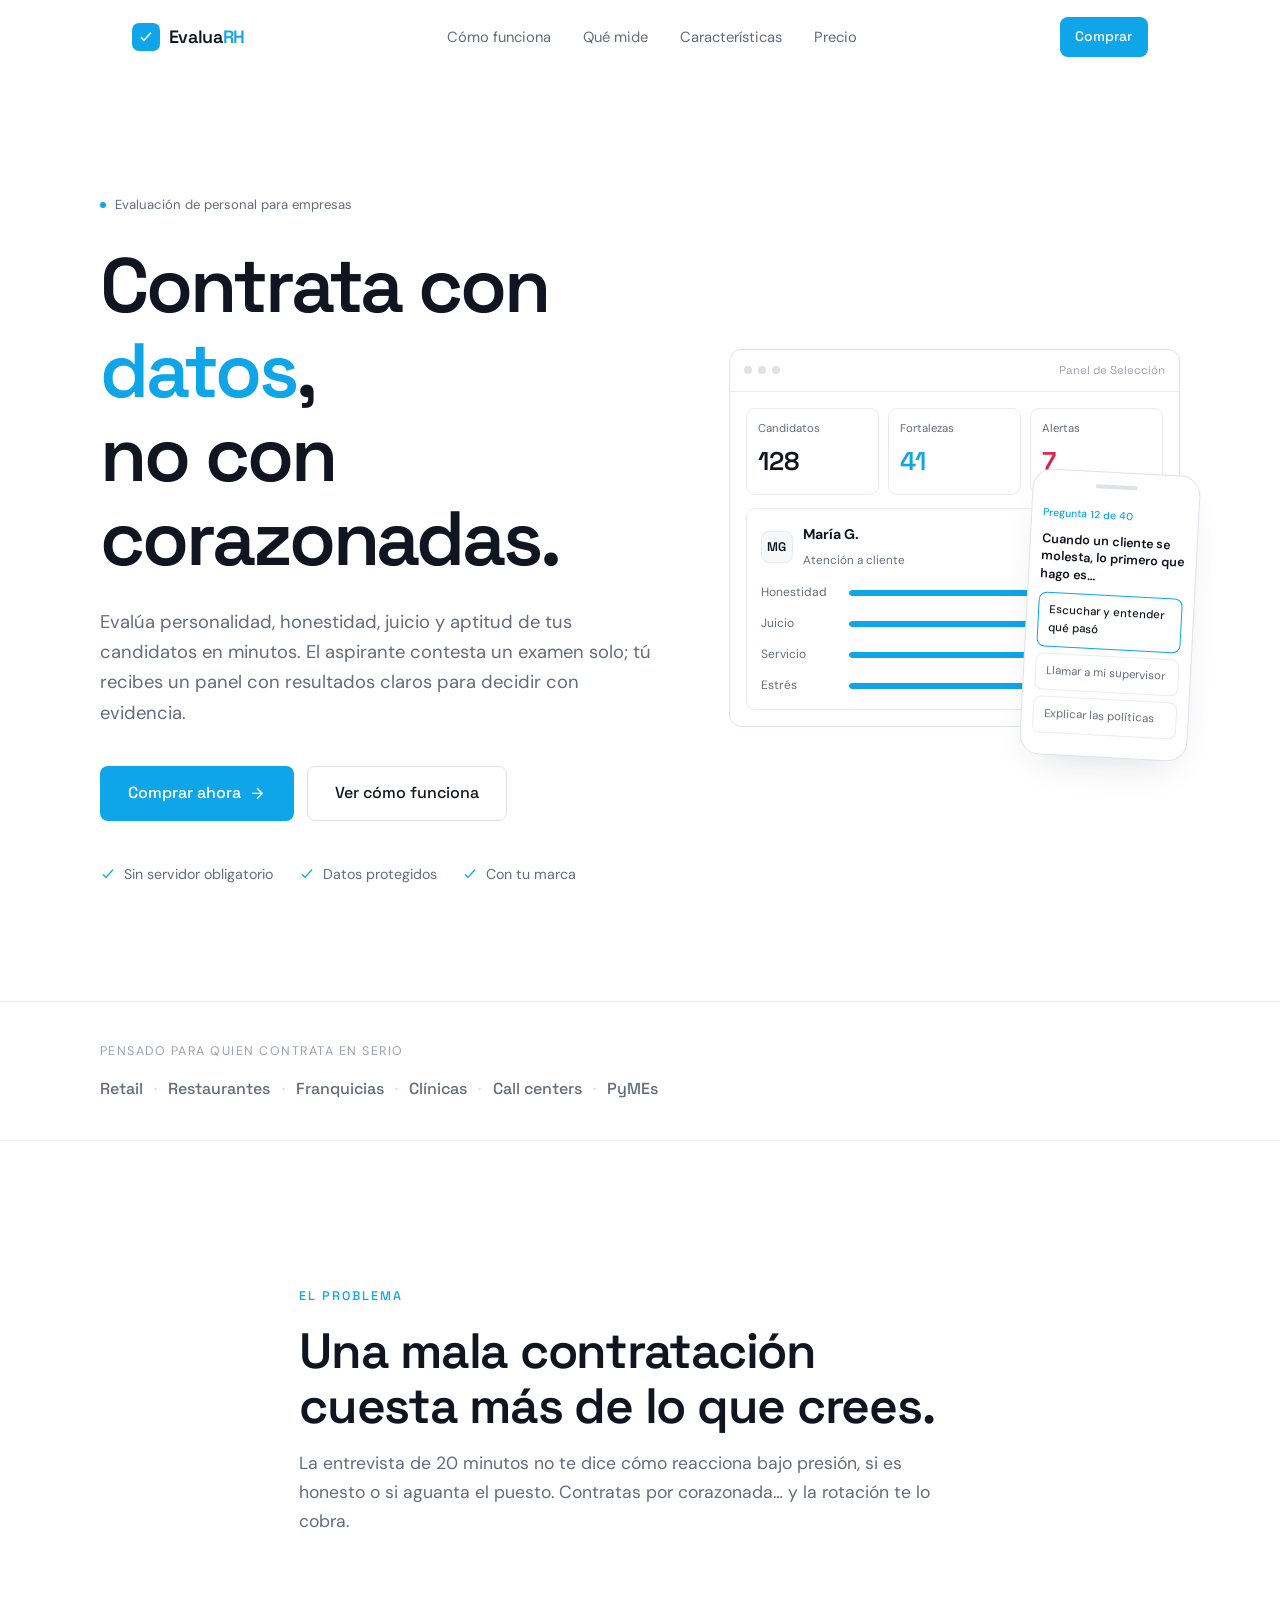
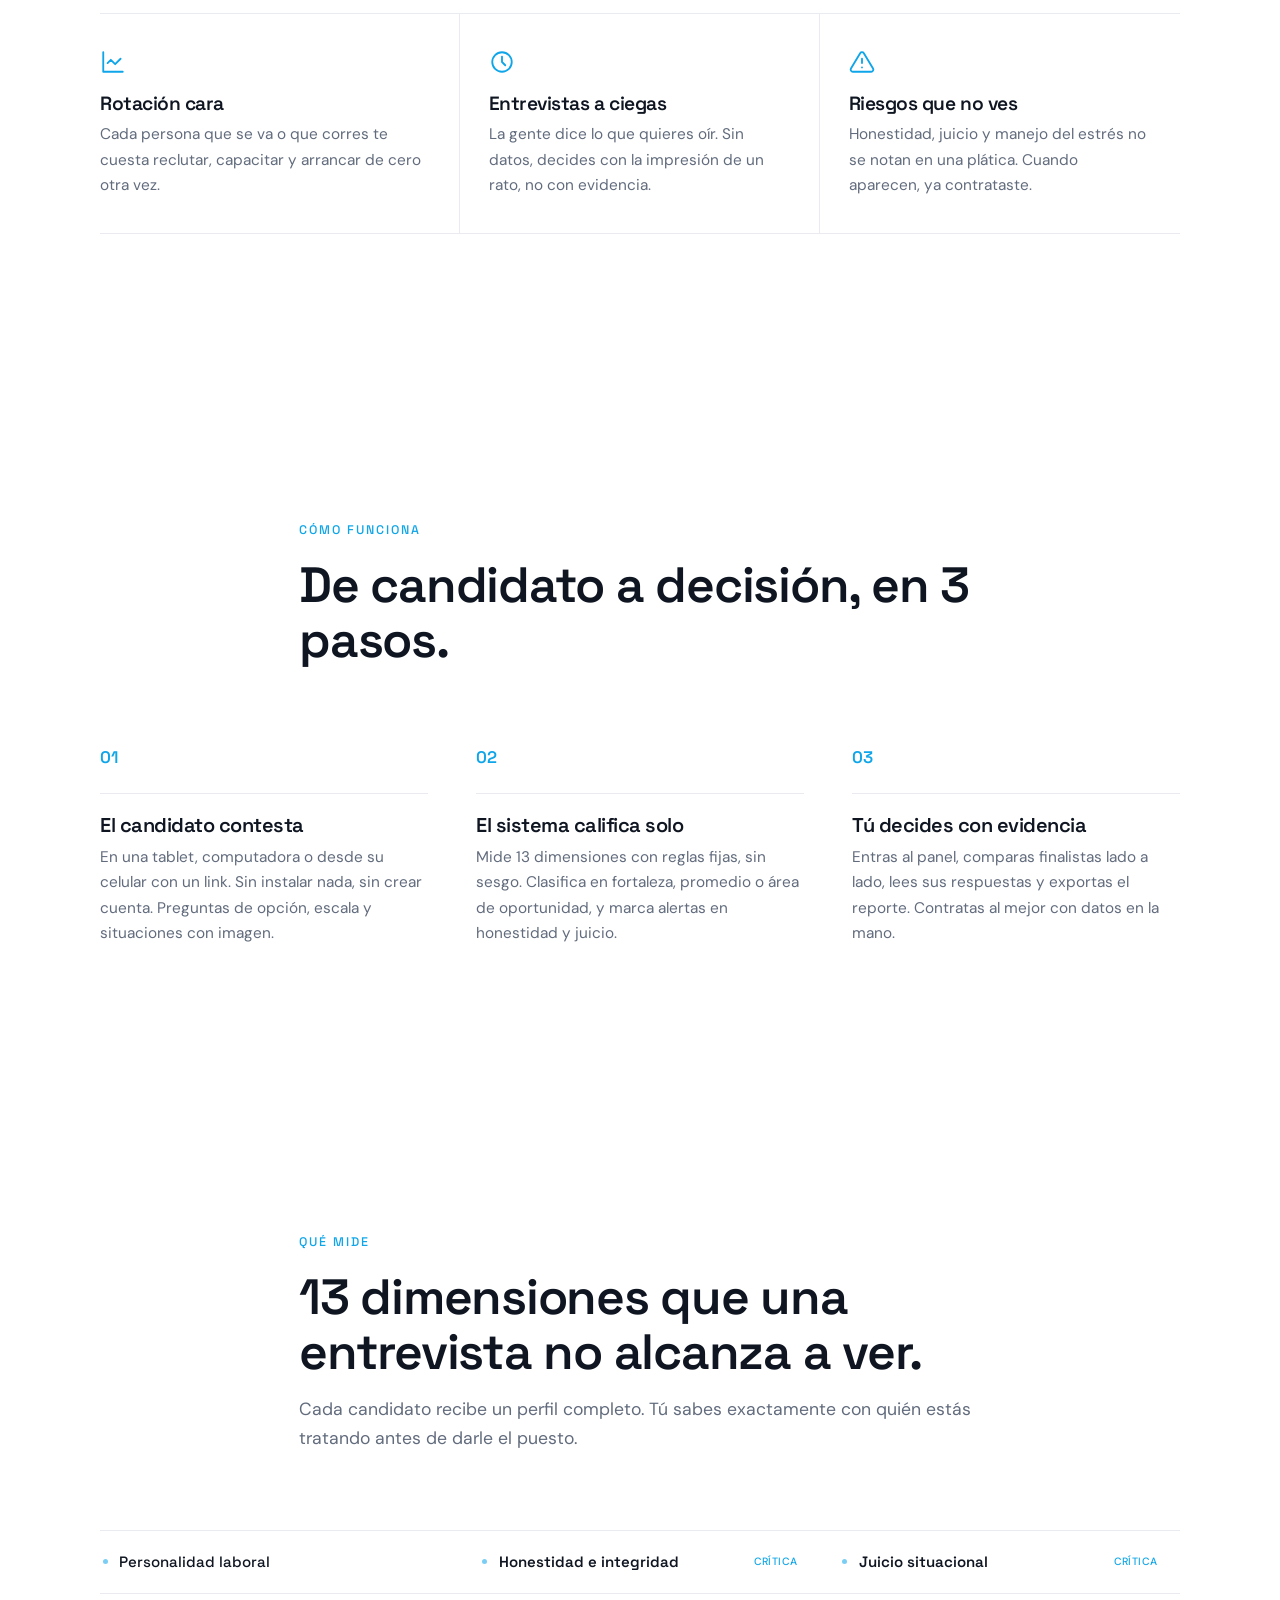
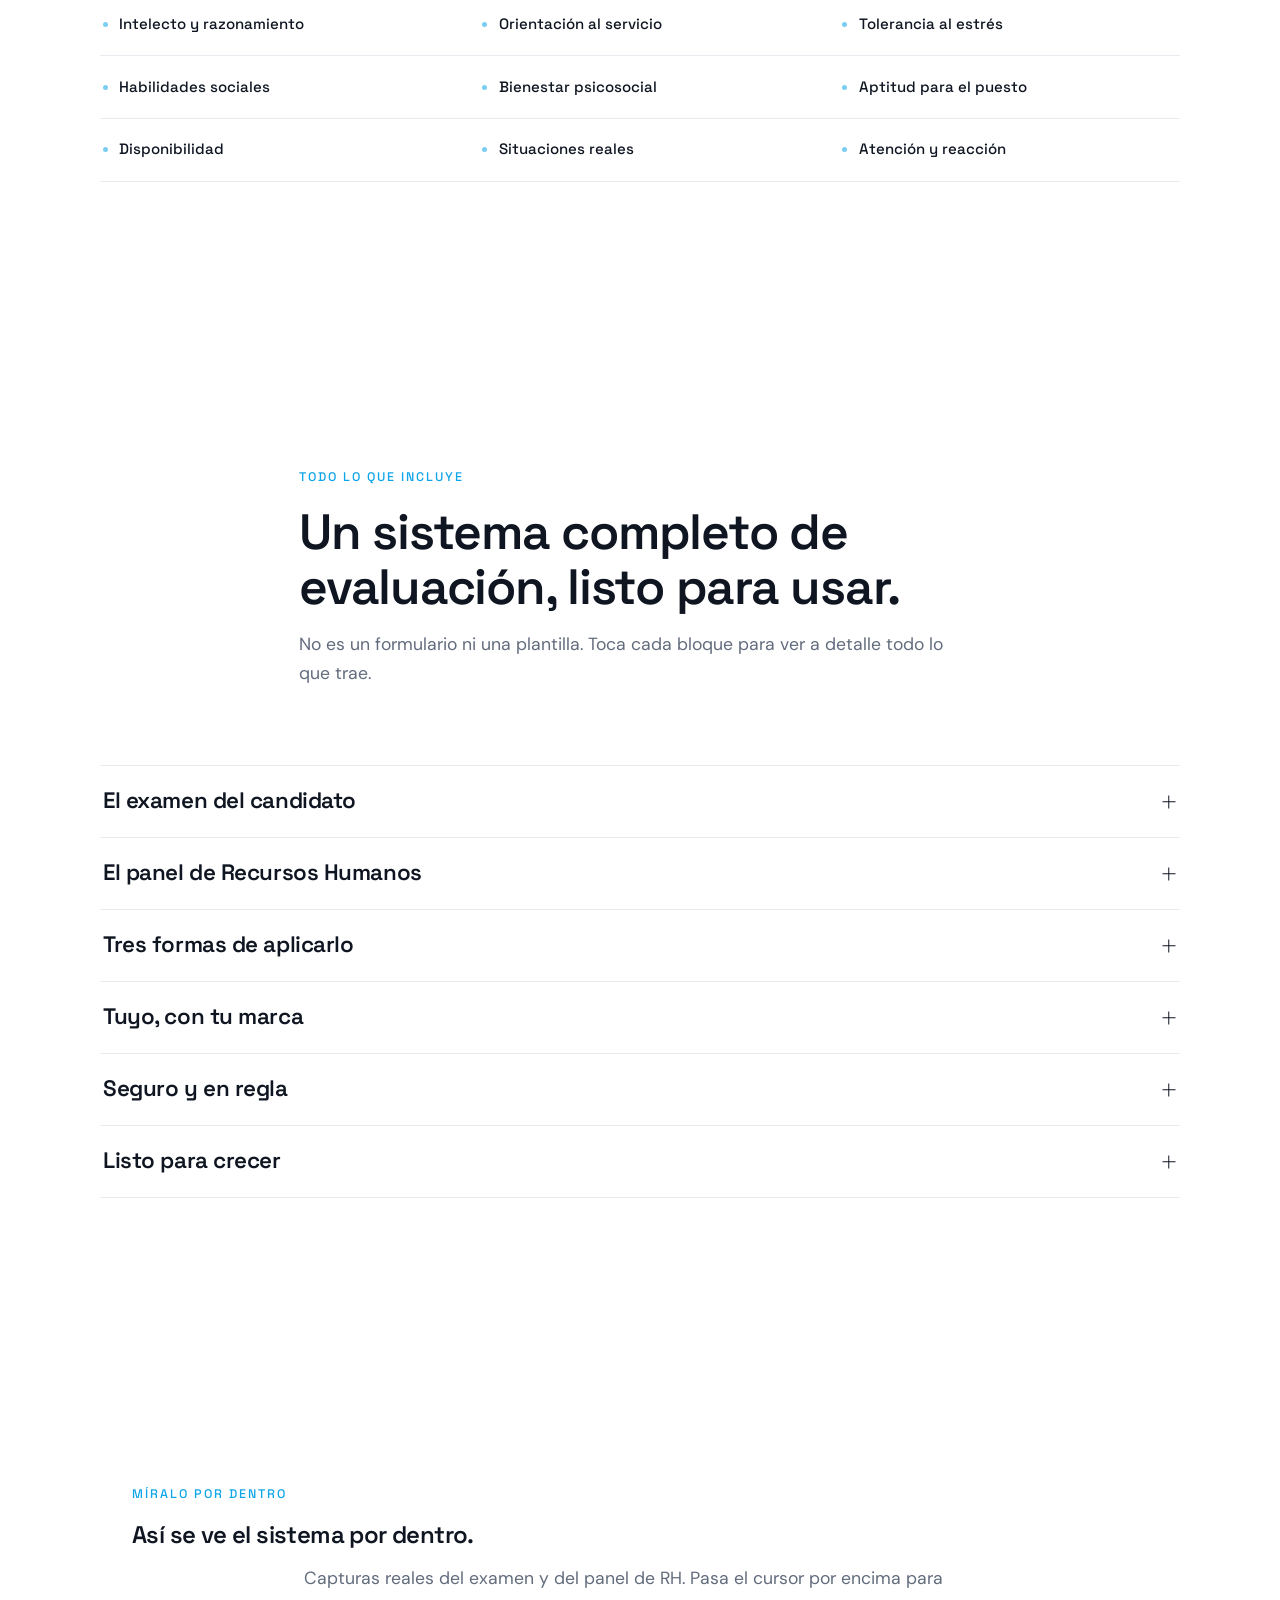
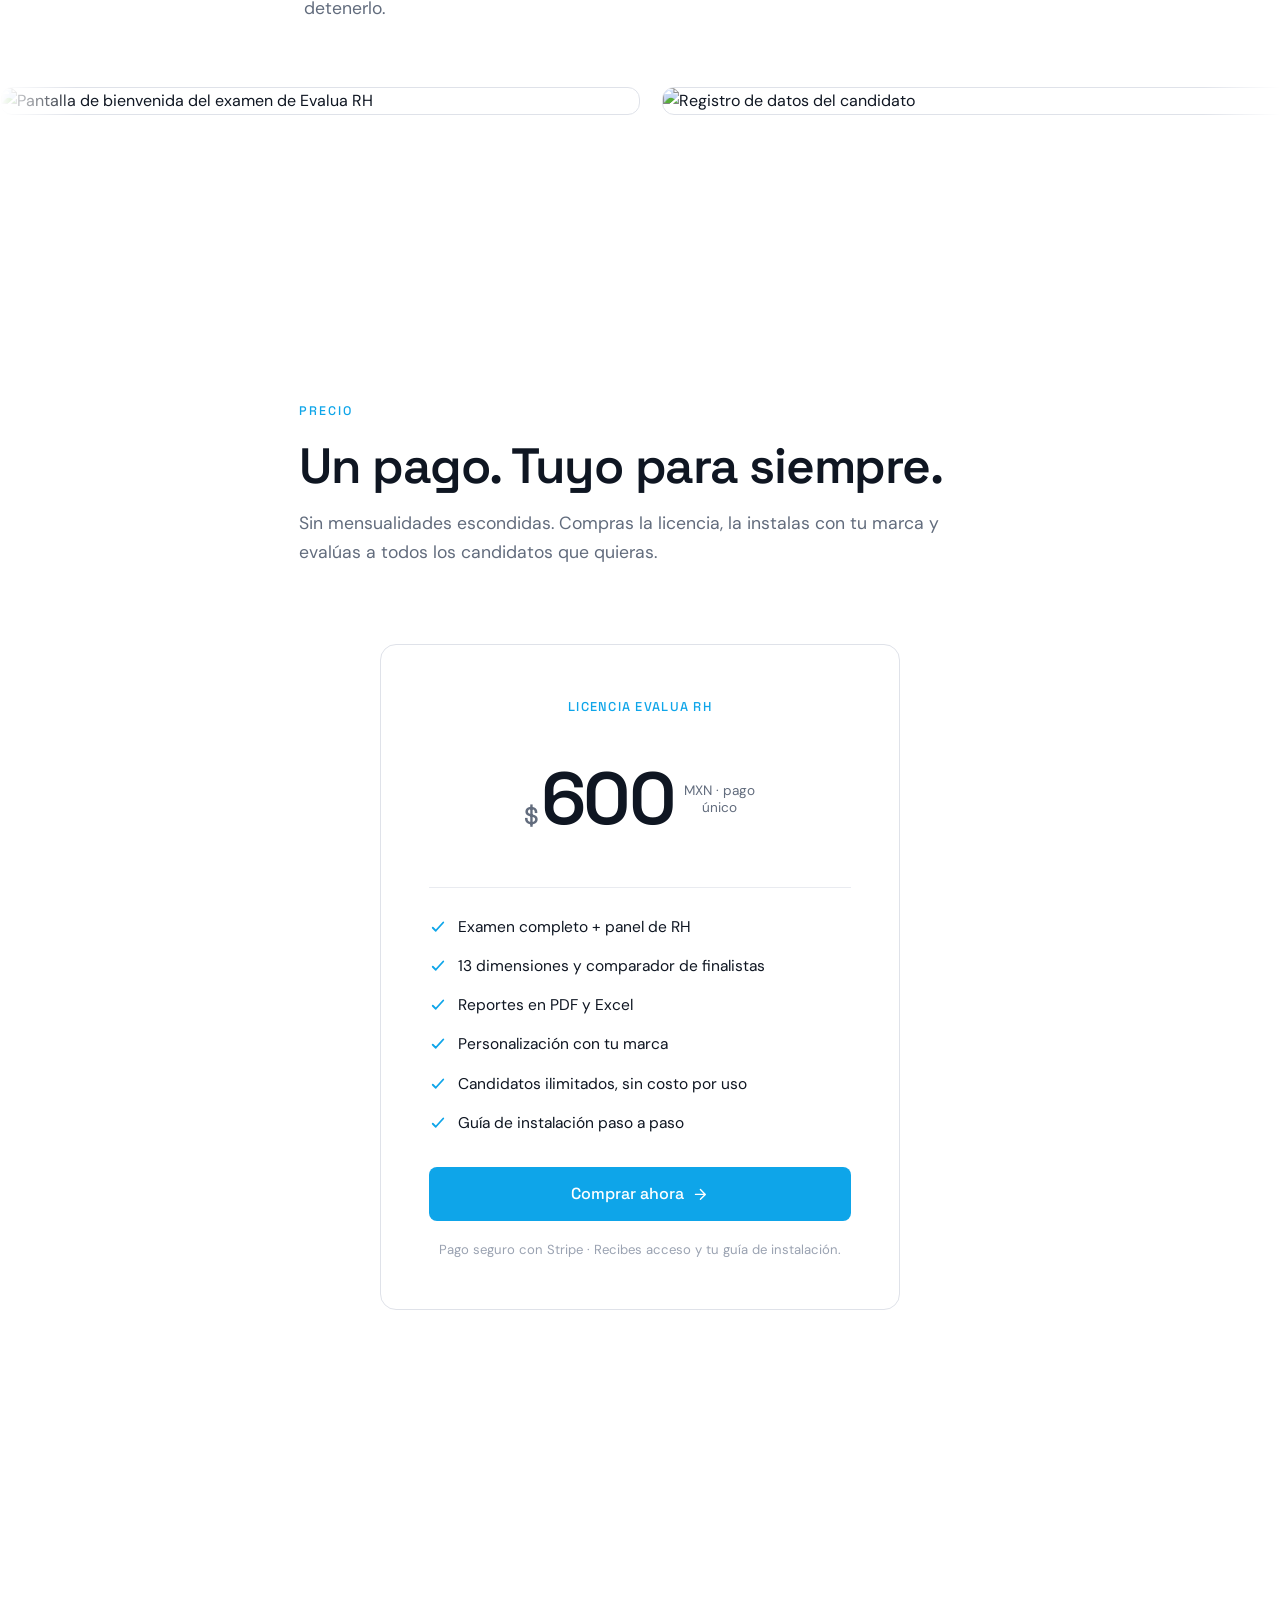
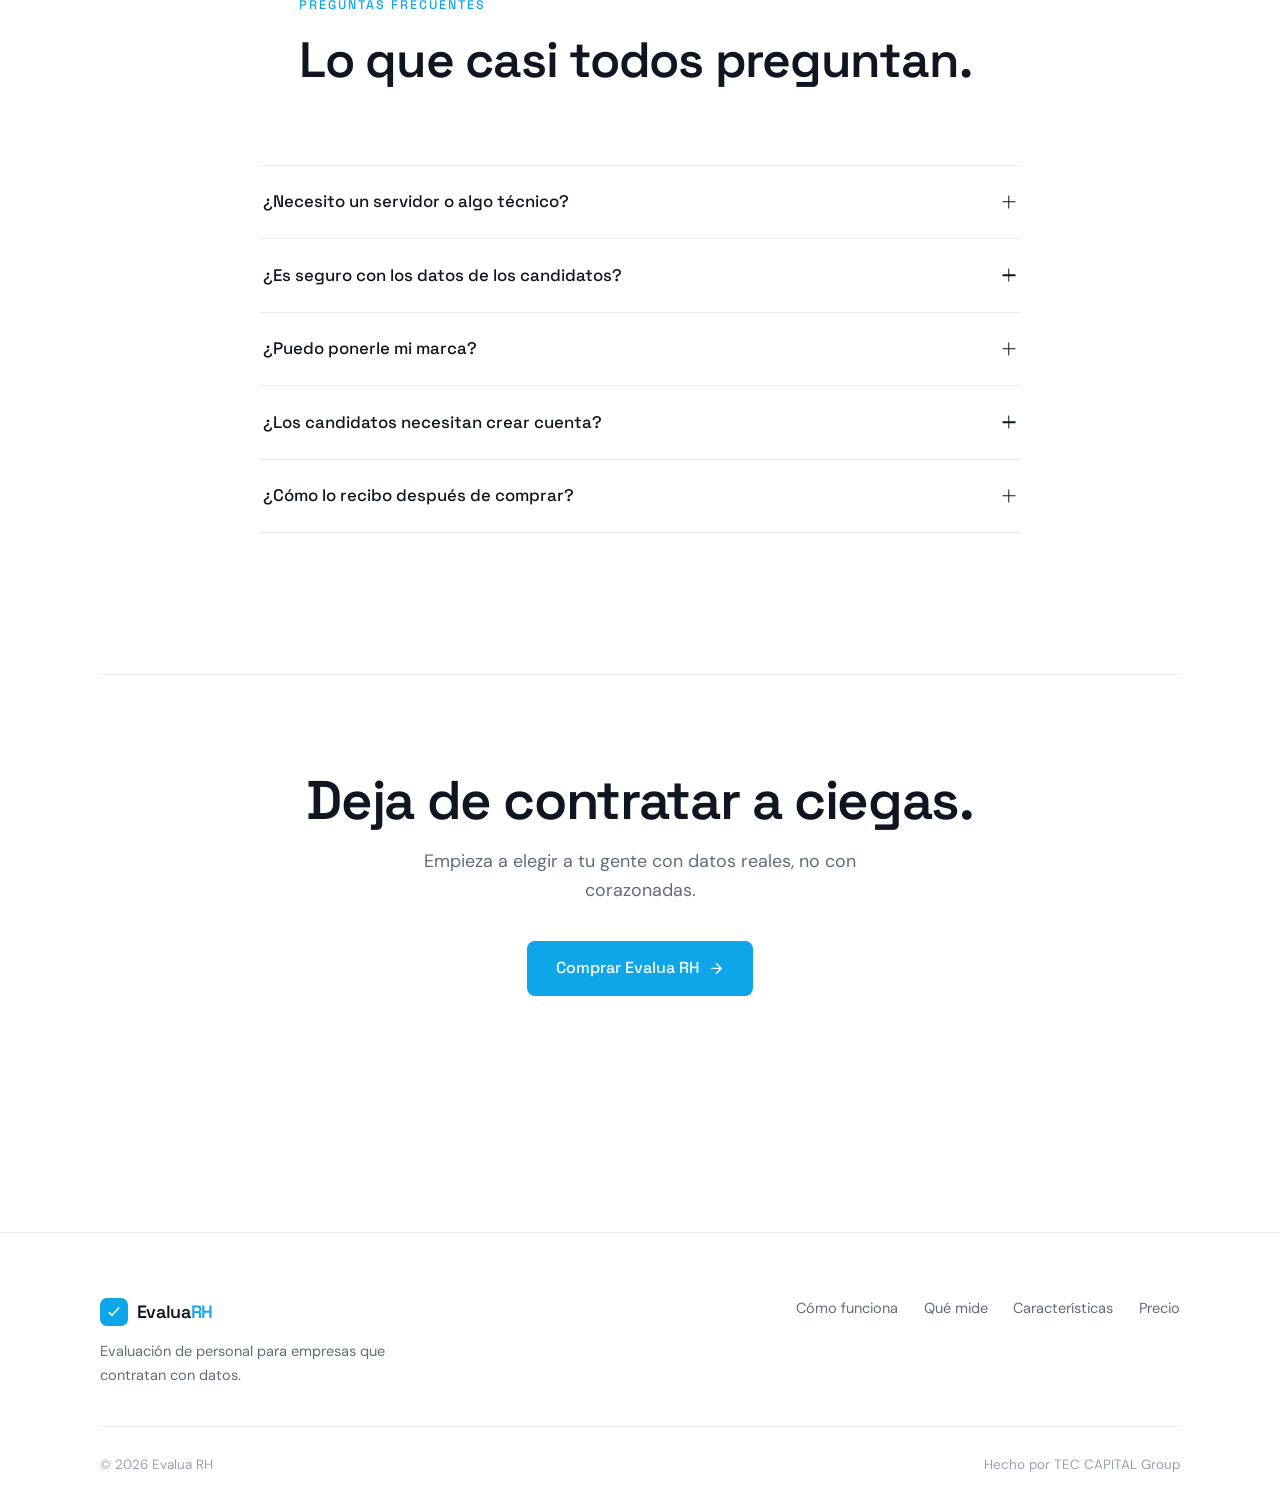
==== commit a817f581: "Add files via upload" ====
--- a/index.html
+++ b/index.html
@@ -12,358 +12,7 @@
 <link rel="preconnect" href="https://fonts.googleapis.com" />
 <link rel="preconnect" href="https://fonts.gstatic.com" crossorigin />
 <link href="https://fonts.googleapis.com/css2?family=Space+Grotesk:wght@400;500;600;700&family=DM+Sans:opsz,wght@9..40,400;9..40,500;9..40,600&display=swap" rel="stylesheet" />
-<style>
-/* =====================================================================
-   Evalua RH — Landing · styles.css
-   Minimalista editorial · blanco + tinta + acento celeste puntual
-   ===================================================================== */
-
-:root {
-  --bg: #ffffff;
-  --bg-soft: #f7f8fa;
-  --ink: #0f1622;
-  --muted: #626c7d;
-  --faint: #9aa2b1;
-  --line: #e9ebf0;
-  --line-2: #dfe2e9;
-  --accent: #0ea5e9;
-  --accent-strong: #0284c7;
-  --bad: #e11d48;
-  --maxw: 1080px;
-  --font-display: "Space Grotesk", system-ui, sans-serif;
-  --font-body: "DM Sans", system-ui, sans-serif;
-}
-
-* { margin: 0; padding: 0; box-sizing: border-box; }
-html { scroll-behavior: smooth; scroll-padding-top: 80px; }
-body {
-  font-family: var(--font-body); background: var(--bg); color: var(--ink);
-  line-height: 1.65; -webkit-font-smoothing: antialiased; text-rendering: optimizeLegibility;
-  overflow-x: hidden;
-}
-h1, h2, h3, h4 { font-family: var(--font-display); font-weight: 600; line-height: 1.1; letter-spacing: -0.025em; }
-a { color: inherit; text-decoration: none; }
-svg { display: block; }
-::selection { background: var(--ink); color: #fff; }
-
-/* ---------- Botones ---------- */
-.btn {
-  display: inline-flex; align-items: center; justify-content: center; gap: .5em;
-  font-family: var(--font-display); font-weight: 500; font-size: .95rem;
-  padding: .7em 1.4em; border-radius: 8px; border: 1px solid transparent; cursor: pointer; white-space: nowrap;
-  transition: background .18s ease, border-color .18s ease, color .18s ease, transform .18s ease;
-}
-.btn svg { width: 1.05em; height: 1.05em; }
-.btn--primary { background: var(--accent); color: #fff; }
-.btn--primary:hover { background: var(--accent-strong); }
-.btn--ghost { background: transparent; border-color: var(--line-2); color: var(--ink); }
-.btn--ghost:hover { border-color: var(--ink); }
-.btn--light { background: var(--ink); color: #fff; }
-.btn--light:hover { background: #000; }
-.btn--sm { font-size: .87rem; padding: .55em 1.05em; }
-.btn--lg { font-size: 1rem; padding: .82em 1.7em; }
-.btn--block { width: 100%; }
-
-/* ---------- Helpers ---------- */
-.kicker { display: inline-block; font-family: var(--font-display); font-weight: 500; font-size: .78rem; letter-spacing: .16em; text-transform: uppercase; color: var(--accent); margin-bottom: 1.1rem; }
-.lead { color: var(--muted); font-size: 1.1rem; max-width: 56ch; margin: 1rem auto 0; }
-
-.section { padding: clamp(5rem, 11vw, 9rem) clamp(1.3rem, 5vw, 2rem); }
-.section > * { max-width: var(--maxw); margin-left: auto; margin-right: auto; }
-.section__head { max-width: 62ch; margin-bottom: clamp(3rem, 6vw, 5rem); }
-.section__head h2 { font-size: clamp(1.9rem, 4.4vw, 3.1rem); }
-.section__head .lead { margin-left: 0; }
-
-/* ===================== NAV ===================== */
-.nav {
-  position: sticky; top: 0; z-index: 100;
-  background: rgba(255, 255, 255, .82); backdrop-filter: blur(14px); -webkit-backdrop-filter: blur(14px);
-  border-bottom: 1px solid transparent; transition: border-color .25s ease;
-}
-.nav.is-scrolled { border-bottom-color: var(--line); }
-.nav__inner { max-width: var(--maxw); margin: 0 auto; padding: 1.05rem clamp(1.3rem, 5vw, 2rem); display: flex; align-items: center; justify-content: space-between; gap: 1.5rem; }
-.brand { display: inline-flex; align-items: center; gap: .55rem; font-family: var(--font-display); font-weight: 600; font-size: 1.12rem; letter-spacing: -0.02em; }
-.brand__mark { display: grid; place-items: center; width: 28px; height: 28px; border-radius: 7px; background: var(--accent); color: #fff; }
-.brand__mark svg { width: 16px; height: 16px; }
-.brand__accent { color: var(--accent); }
-.nav__links { display: flex; gap: 2rem; }
-.nav__links a { font-size: .92rem; color: var(--muted); font-weight: 400; transition: color .18s ease; }
-.nav__links a:hover { color: var(--ink); }
-.nav__actions { display: flex; align-items: center; gap: .8rem; }
-
-/* ===================== HERO ===================== */
-.hero { padding: clamp(4rem, 9vw, 8rem) clamp(1.3rem, 5vw, 2rem); }
-.hero__glow { display: none; }
-.hero__grid { max-width: var(--maxw); margin: 0 auto; display: grid; grid-template-columns: 1.1fr .9fr; gap: clamp(2.5rem, 6vw, 5rem); align-items: center; }
-.eyebrow { display: inline-flex; align-items: center; gap: .55rem; font-size: .82rem; font-weight: 400; color: var(--muted); margin-bottom: 1.7rem; }
-.eyebrow__dot { width: 6px; height: 6px; border-radius: 50%; background: var(--accent); }
-.hero__title { font-size: clamp(2.7rem, 6.5vw, 4.8rem); letter-spacing: -0.04em; font-weight: 600; }
-.grad { color: var(--accent); }
-.hero__sub { margin-top: 1.6rem; font-size: 1.15rem; color: var(--muted); max-width: 46ch; }
-.hero__cta { margin-top: 2.4rem; display: flex; flex-wrap: wrap; gap: .8rem; }
-.hero__trust { margin-top: 2.6rem; display: flex; flex-wrap: wrap; gap: 1.6rem; list-style: none; }
-.hero__trust li { display: inline-flex; align-items: center; gap: .5rem; font-size: .89rem; color: var(--muted); }
-.hero__trust svg { width: 16px; height: 16px; color: var(--accent); }
-
-/* ---- Mockup ventana (panel) ---- */
-.hero__art { position: relative; }
-.mock-window { background: #fff; border: 1px solid var(--line-2); border-radius: 12px; overflow: hidden; }
-.mock-bar { display: flex; align-items: center; gap: 6px; padding: 11px 14px; border-bottom: 1px solid var(--line); }
-.mock-bar span { width: 8px; height: 8px; border-radius: 50%; background: var(--line-2); }
-.mock-bar em { margin-left: auto; font-style: normal; font-size: .72rem; color: var(--faint); font-family: var(--font-display); }
-.mock-body { padding: 16px; display: grid; gap: 13px; }
-.mock-row { display: grid; grid-template-columns: repeat(3, 1fr); gap: 9px; }
-.mock-card { border: 1px solid var(--line); border-radius: 9px; padding: 11px; }
-.mock-k { font-size: .71rem; color: var(--muted); }
-.mock-v { font-family: var(--font-display); font-weight: 600; font-size: 1.6rem; margin-top: 2px; }
-.mock-v--ok { color: var(--accent); }
-.mock-v--bad { color: var(--bad); }
-.mock-panel { border: 1px solid var(--line); border-radius: 9px; padding: 14px; display: grid; gap: 11px; }
-.mock-panel__h { display: flex; align-items: center; gap: 10px; }
-.mock-avatar { width: 32px; height: 32px; border-radius: 8px; background: var(--bg-soft); color: var(--ink); display: grid; place-items: center; font-family: var(--font-display); font-weight: 600; font-size: .78rem; border: 1px solid var(--line); }
-.mock-panel__h b { font-size: .88rem; display: block; }
-.mock-panel__h small { font-size: .73rem; color: var(--muted); }
-.mock-badge { margin-left: auto; font-size: .67rem; font-weight: 500; color: var(--accent); border: 1px solid var(--line-2); padding: .22rem .6rem; border-radius: 999px; }
-.mock-dim { display: grid; grid-template-columns: 78px 1fr; align-items: center; gap: 10px; }
-.mock-dim span { font-size: .75rem; color: var(--muted); }
-.mock-dim i { height: 6px; border-radius: 999px; background: var(--line); position: relative; overflow: hidden; }
-.mock-dim i::after { content: ""; position: absolute; inset: 0; width: var(--w, 70%); background: var(--accent); border-radius: 999px; }
-
-/* ---- Mockup teléfono ---- */
-.mock-phone { position: absolute; right: -14px; bottom: -30px; width: 168px; background: #fff; border: 1px solid var(--line-2); border-radius: 20px; padding: 12px 11px 15px; box-shadow: 0 18px 40px -20px rgba(15, 30, 50, .18); rotate: 3deg; }
-.mock-phone__notch { width: 42px; height: 4px; border-radius: 999px; background: var(--line-2); margin: 0 auto 12px; }
-.mock-phone__step { font-size: .65rem; color: var(--accent); font-weight: 500; }
-.mock-phone__q { font-size: .79rem; font-weight: 600; margin: 6px 0 10px; line-height: 1.35; }
-.mock-opt { font-size: .71rem; padding: .5rem .65rem; border-radius: 8px; border: 1px solid var(--line); color: var(--muted); margin-bottom: 6px; }
-.mock-opt--on { border-color: var(--accent); color: var(--ink); font-weight: 500; }
-
-/* ===================== STRIP ===================== */
-.strip { padding: 2.4rem clamp(1.3rem, 5vw, 2rem); border-top: 1px solid var(--line); border-bottom: 1px solid var(--line); }
-.strip__label { max-width: var(--maxw); margin: 0 auto .9rem; font-size: .78rem; letter-spacing: .12em; text-transform: uppercase; color: var(--faint); }
-.strip__items { max-width: var(--maxw); margin: 0 auto; display: flex; flex-wrap: wrap; gap: .7rem; align-items: center; font-family: var(--font-display); font-weight: 500; color: var(--muted); }
-.strip__items .dot { color: var(--line-2); }
-
-/* ===================== PROBLEMA ===================== */
-.cards-3 { display: grid; grid-template-columns: repeat(3, 1fr); gap: 0; border-top: 1px solid var(--line); }
-.pcard { padding: 2.2rem 1.8rem 2.2rem 0; border-bottom: 1px solid var(--line); }
-.cards-3 .pcard:not(:last-child) { border-right: 1px solid var(--line); padding-right: 1.8rem; }
-.cards-3 .pcard + .pcard { padding-left: 1.8rem; }
-.pcard__ico { color: var(--accent); margin-bottom: 1.1rem; }
-.pcard__ico svg { width: 26px; height: 26px; }
-.pcard h3 { font-size: 1.2rem; margin-bottom: .5rem; }
-.pcard p { color: var(--muted); font-size: .96rem; }
-
-/* ===================== CÓMO FUNCIONA ===================== */
-.steps { display: grid; grid-template-columns: repeat(3, 1fr); gap: clamp(1.5rem, 4vw, 3rem); }
-.step { position: relative; }
-.step__n { font-family: var(--font-display); font-weight: 600; font-size: 1.05rem; color: var(--accent); display: block; margin-bottom: 1.3rem; padding-bottom: 1.3rem; border-bottom: 1px solid var(--line); }
-.step h3 { font-size: 1.25rem; margin-bottom: .55rem; }
-.step p { color: var(--muted); font-size: .96rem; }
-
-/* ===================== QUÉ MIDE ===================== */
-.dims { display: grid; grid-template-columns: repeat(3, 1fr); gap: 0; border-top: 1px solid var(--line); }
-.dim { display: flex; align-items: center; gap: .7rem; padding: 1.15rem .2rem; border-bottom: 1px solid var(--line); }
-.dim::before { content: ""; width: 5px; height: 5px; border-radius: 50%; background: var(--accent); flex: 0 0 5px; opacity: .55; }
-.dim__b { font-family: var(--font-display); font-weight: 500; font-size: .94rem; }
-.dim--star .dim__b { font-weight: 600; }
-.dim--star em { margin-left: auto; font-style: normal; font-size: .66rem; font-weight: 500; letter-spacing: .04em; text-transform: uppercase; color: var(--accent); }
-@media (min-width: 561px) {
-  .dims .dim { padding-left: 1.4rem; padding-right: 1.4rem; }
-  .dims .dim:nth-child(3n+1) { padding-left: .2rem; }
-}
-
-/* ===================== CARACTERÍSTICAS ===================== */
-.feat-grid { display: grid; grid-template-columns: repeat(3, 1fr); gap: 0; border-top: 1px solid var(--line); }
-.feat { grid-column: span 1; padding: 2.2rem 1.8rem 2.4rem; border-bottom: 1px solid var(--line); border-right: 1px solid var(--line); }
-.feat:nth-child(3n) { border-right: none; }
-.feat--wide { grid-column: span 2; }
-.feat__ico { color: var(--accent); margin-bottom: 1.2rem; }
-.feat__ico svg { width: 26px; height: 26px; }
-.feat h3 { font-size: 1.22rem; margin-bottom: .5rem; }
-.feat p { color: var(--muted); font-size: .97rem; max-width: 42ch; }
-
-/* ===================== TODO LO QUE INCLUYE (acordeón) ===================== */
-.inc-wrap { border-top: 1px solid var(--line); }
-.inc-item { border-bottom: 1px solid var(--line); }
-.inc-item summary { list-style: none; cursor: pointer; padding: 1.45rem .2rem; display: flex; align-items: center; justify-content: space-between; gap: 1rem; }
-.inc-item summary::-webkit-details-marker { display: none; }
-.inc-item summary h3 { font-family: var(--font-display); font-weight: 600; font-size: clamp(1.15rem, 2.4vw, 1.4rem); letter-spacing: -0.02em; }
-.inc-item summary .faq-x { flex: 0 0 16px; }
-.inc-item[open] summary .faq-x::after { transform: rotate(90deg); opacity: 0; }
-.inc-item__body { padding: 0 .2rem 1.8rem; }
-.inc-intro { color: var(--muted); font-size: .97rem; margin-bottom: 1.3rem; max-width: 62ch; }
-.inc-list { list-style: none; display: grid; grid-template-columns: 1fr 1fr; gap: 1rem 2.6rem; align-content: start; }
-.inc-list li { position: relative; padding-left: 1.5rem; font-size: .96rem; color: var(--muted); line-height: 1.58; }
-.inc-list li b { color: var(--ink); font-weight: 600; }
-.inc-list li::before { content: ""; position: absolute; left: 0; top: .58em; width: 6px; height: 6px; border-radius: 50%; background: var(--accent); }
-@media (max-width: 640px) { .inc-list { grid-template-columns: 1fr; } }
-
-/* ===================== SHOWCASE ===================== */
-.show-grid { display: grid; grid-template-columns: 1fr 1fr; gap: clamp(1.5rem, 4vw, 3rem); }
-.show-card h4 { font-size: 1.15rem; margin: 1.3rem 0 .4rem; }
-.show-card > p { color: var(--muted); font-size: .95rem; }
-.mock-window--flat { box-shadow: none; }
-.mock-body--exam { padding: 24px 20px; display: grid; gap: 15px; min-height: 190px; align-content: center; }
-.ex-progress { height: 6px; border-radius: 999px; background: var(--line); overflow: hidden; position: relative; }
-.ex-progress i { position: absolute; inset: 0; width: var(--w, 60%); background: var(--accent); border-radius: 999px; }
-.ex-q { font-family: var(--font-display); font-weight: 500; font-size: 1.05rem; }
-.ex-scale { display: flex; align-items: center; justify-content: space-between; gap: 1rem; }
-.ex-scale span { font-size: .72rem; color: var(--muted); max-width: 8ch; }
-.ex-dots { display: flex; gap: 10px; }
-.ex-dots b { width: 14px; height: 14px; border-radius: 50%; border: 1.5px solid var(--line-2); }
-.ex-dots b.on { border-color: var(--accent); background: var(--accent); }
-.mock-body--cmp { padding: 22px; display: grid; grid-template-columns: repeat(3, 1fr); gap: 14px; align-items: end; min-height: 190px; }
-.cmp-col { display: grid; gap: 7px; align-content: end; }
-.cmp-name { font-family: var(--font-display); font-weight: 500; font-size: .81rem; text-align: center; margin-bottom: 2px; }
-.cmp-col i { height: 7px; border-radius: 999px; background: var(--line); position: relative; overflow: hidden; }
-.cmp-col i::after { content: ""; position: absolute; inset: 0; width: var(--w, 70%); background: var(--accent); border-radius: 999px; }
-.show-note { color: var(--faint); font-size: .82rem; margin-top: 1.8rem; }
-
-/* ===================== CAPTURAS (carrusel) ===================== */
-.gallery { padding: clamp(5rem, 11vw, 9rem) 0; overflow: hidden; }
-.gallery__head { max-width: var(--maxw); margin: 0 auto clamp(3rem, 6vw, 4rem); padding: 0 clamp(1.3rem, 5vw, 2rem); }
-.marquee { position: relative; overflow: hidden; -webkit-mask: linear-gradient(90deg, transparent, #000 6%, #000 94%, transparent); mask: linear-gradient(90deg, transparent, #000 6%, #000 94%, transparent); }
-.marquee__track { display: flex; width: max-content; animation: marquee 70s linear infinite; will-change: transform; }
-.marquee:hover .marquee__track { animation-play-state: paused; }
-@keyframes marquee { from { transform: translateX(0); } to { transform: translateX(-50%); } }
-.shot { flex: 0 0 auto; width: min(440px, 80vw); margin-right: 22px; border-radius: 12px; overflow: hidden; border: 1px solid var(--line-2); box-shadow: 0 14px 34px -20px rgba(15, 30, 50, .16); background: #fff; transition: transform .3s ease; }
-.shot:hover { transform: translateY(-4px); }
-.shot img { width: 100%; height: auto; display: block; }
-@media (prefers-reduced-motion: reduce) { .marquee__track { animation: none; } }
-
-/* ===================== PRICING ===================== */
-.price-card { position: relative; max-width: 520px; margin: 0 auto; border: 1px solid var(--line-2); border-radius: 16px; padding: clamp(2rem, 4vw, 3rem); }
-.price-card__glow { display: none; }
-.price-card__top { text-align: center; padding-bottom: 1.7rem; margin-bottom: 1.7rem; border-bottom: 1px solid var(--line); }
-.price-tag { display: inline-block; font-family: var(--font-display); font-weight: 500; font-size: .8rem; letter-spacing: .1em; text-transform: uppercase; color: var(--accent); margin-bottom: 1.3rem; }
-.price-amount { display: flex; align-items: baseline; justify-content: center; gap: .15rem; }
-.price-amount sup { font-family: var(--font-display); font-weight: 500; font-size: 1.5rem; color: var(--muted); top: -1.5rem; }
-.price-num { font-family: var(--font-display); font-weight: 600; font-size: clamp(3.4rem, 9vw, 4.6rem); letter-spacing: -0.04em; }
-.price-amount small { display: block; font-size: .85rem; color: var(--muted); margin-left: .5rem; align-self: center; max-width: 8ch; line-height: 1.25; }
-.price-list { list-style: none; display: grid; gap: .85rem; margin-bottom: 1.9rem; }
-.price-list li { display: flex; align-items: flex-start; gap: .7rem; font-size: .97rem; }
-.price-list svg { width: 18px; height: 18px; color: var(--accent); flex: 0 0 18px; margin-top: 3px; }
-.price-fine { text-align: center; font-size: .82rem; color: var(--faint); margin-top: 1.1rem; }
-
-/* ===================== FAQ ===================== */
-.faq-list { max-width: 760px; margin: 0 auto; border-top: 1px solid var(--line); }
-.faq-item { border-bottom: 1px solid var(--line); }
-.faq-item summary { list-style: none; cursor: pointer; padding: 1.4rem .2rem; font-family: var(--font-display); font-weight: 500; font-size: 1.05rem; display: flex; align-items: center; justify-content: space-between; gap: 1rem; }
-.faq-item summary::-webkit-details-marker { display: none; }
-.faq-x { position: relative; flex: 0 0 16px; width: 16px; height: 16px; }
-.faq-x::before, .faq-x::after { content: ""; position: absolute; top: 50%; left: 50%; translate: -50% -50%; background: var(--ink); transition: transform .25s ease, opacity .25s ease; }
-.faq-x::before { width: 13px; height: 1.5px; }
-.faq-x::after { width: 1.5px; height: 13px; }
-.faq-item[open] .faq-x::after { transform: rotate(90deg); opacity: 0; }
-.faq-a { padding: 0 .2rem 1.5rem; color: var(--muted); font-size: .97rem; }
-.faq-a p { max-width: 68ch; }
-
-/* ===================== CTA FINAL ===================== */
-.cta-final { padding-top: 0; }
-.cta-box { position: relative; text-align: center; max-width: var(--maxw); margin: 0 auto; padding: clamp(3.5rem, 8vw, 6rem) 2rem; border-top: 1px solid var(--line); }
-.cta-box__glow { display: none; }
-.cta-box h2 { font-size: clamp(2.1rem, 5.5vw, 3.4rem); }
-.cta-box p { color: var(--muted); font-size: 1.12rem; margin: 1rem auto 2.2rem; max-width: 44ch; }
-
-/* ===================== FOOTER ===================== */
-.foot { border-top: 1px solid var(--line); padding: clamp(3rem, 6vw, 4rem) clamp(1.3rem, 5vw, 2rem) 2.2rem; }
-.foot__inner { max-width: var(--maxw); margin: 0 auto; display: flex; flex-wrap: wrap; justify-content: space-between; gap: 2rem; align-items: flex-start; }
-.foot__brand { max-width: 300px; }
-.foot__brand .brand { margin-bottom: .8rem; }
-.foot__brand p { color: var(--muted); font-size: .91rem; }
-.foot__links { display: flex; flex-wrap: wrap; gap: 1.6rem; }
-.foot__links a { color: var(--muted); font-size: .91rem; transition: color .18s ease; }
-.foot__links a:hover { color: var(--ink); }
-.foot__bottom { max-width: var(--maxw); margin: 2.4rem auto 0; padding-top: 1.7rem; border-top: 1px solid var(--line); display: flex; flex-wrap: wrap; justify-content: space-between; gap: .8rem; font-size: .84rem; color: var(--faint); }
-
-/* ===================== MICRO-INTERACCIONES ===================== */
-/* Lift sutil en botones */
-.btn--primary:hover, .btn--ghost:hover, .btn--light:hover { transform: translateY(-1px); }
-.btn:active { transform: translateY(0); }
-
-/* Foco accesible y elegante */
-:focus-visible { outline: 2px solid var(--accent); outline-offset: 3px; border-radius: 4px; }
-.btn:focus-visible { outline-offset: 4px; }
-summary { outline: none; }
-summary:focus-visible { outline: 2px solid var(--accent); outline-offset: 4px; border-radius: 6px; }
-
-/* Hover que tiñe de celeste (sutil) */
-.feat h3, .pcard h3, .dim .dim__b, .inc-item summary h3, .faq-item summary { transition: color .18s ease; }
-.feat:hover h3, .pcard:hover h3, .dim:hover .dim__b, .inc-item summary:hover h3, .faq-item summary:hover { color: var(--accent); }
-.strip__items span:not(.dot) { transition: color .18s ease; }
-.strip__items span:not(.dot):hover { color: var(--ink); }
-
-/* Mockups: lift muy sutil al pasar el cursor */
-.mock-window { transition: transform .4s cubic-bezier(.2,.7,.2,1), box-shadow .4s ease; }
-.hero__art:hover .mock-window { transform: translateY(-5px); box-shadow: 0 30px 60px -30px rgba(15, 30, 50, .18); }
-.mock-phone { transition: transform .4s cubic-bezier(.2,.7,.2,1); }
-.hero__art:hover .mock-phone { transform: translateY(-3px) rotate(2deg); }
-
-/* Entrada escalonada de los grupos */
-.reveal[style*="--i"] { transition-delay: calc(var(--i) * 60ms); }
-
-/* Barras que se llenan al aparecer en pantalla */
-.mock-dim i::after, .cmp-col i::after, .ex-progress i { width: 0; transition: width 1.05s cubic-bezier(.2,.7,.2,1) .15s; }
-.reveal.in .mock-dim i::after, .reveal.in .cmp-col i::after, .reveal.in .ex-progress i { width: var(--w); }
-
-/* Contenido de acordeones entra suave */
-.inc-item[open] .inc-item__body, .faq-item[open] .faq-a { animation: bodyIn .4s ease; }
-@keyframes bodyIn { from { opacity: 0; transform: translateY(-6px); } to { opacity: 1; transform: none; } }
-
-/* Marca en el nav con un guiño al pasar */
-.brand__mark { transition: transform .3s cubic-bezier(.2,.7,.2,1); }
-.brand:hover .brand__mark { transform: rotate(-6deg) scale(1.05); }
-
-@media (prefers-reduced-motion: reduce) {
-  .mock-dim i::after, .cmp-col i::after, .ex-progress i { width: var(--w) !important; transition: none; }
-  .inc-item[open] .inc-item__body, .faq-item[open] .faq-a { animation: none; }
-  .brand:hover .brand__mark { transform: none; }
-}
-
-/* ===================== REVEAL ===================== */
-.reveal { opacity: 0; transform: translateY(18px); transition: opacity .65s cubic-bezier(.2,.7,.2,1), transform .65s cubic-bezier(.2,.7,.2,1); }
-.reveal.in { opacity: 1; transform: none; }
-
-@media (prefers-reduced-motion: reduce) {
-  .reveal { opacity: 1; transform: none; transition: none; }
-  html { scroll-behavior: auto; }
-}
-
-/* ===================== RESPONSIVE ===================== */
-@media (max-width: 900px) {
-  .hero__grid { grid-template-columns: 1fr; }
-  .hero__art { margin-top: 1rem; max-width: 440px; }
-  .mock-phone { right: 0; }
-  .cards-3, .steps, .feat-grid { grid-template-columns: 1fr 1fr; }
-  .cards-3 .pcard, .cards-3 .pcard:not(:last-child) { border-right: none; padding-left: 0; padding-right: 1.8rem; }
-  .cards-3 .pcard:nth-child(odd) { border-right: 1px solid var(--line); padding-right: 1.8rem; }
-  .cards-3 .pcard:nth-child(even) { padding-left: 1.8rem; }
-  .feat:nth-child(3n) { border-right: 1px solid var(--line); }
-  .feat:nth-child(2n) { border-right: none; }
-  .feat--wide { grid-column: span 2; }
-  .dims { grid-template-columns: repeat(2, 1fr); }
-  .dims .dim:nth-child(3n+1) { padding-left: 1.4rem; }
-  .dims .dim:nth-child(2n+1) { padding-left: .2rem; }
-}
-
-@media (max-width: 680px) {
-  .nav__links { display: none; }
-  .show-grid { grid-template-columns: 1fr; }
-}
-
-@media (max-width: 560px) {
-  .cards-3, .steps, .feat-grid, .dims { grid-template-columns: 1fr; }
-  .cards-3 .pcard, .feat { border-right: none !important; padding-left: 0 !important; padding-right: 0 !important; }
-  .dims .dim { padding-left: .2rem !important; padding-right: .2rem !important; }
-  .feat--wide { grid-column: span 1; }
-  .hero__title { font-size: clamp(2.4rem, 12vw, 3.2rem); }
-  .hero__cta { flex-direction: column; }
-  .hero__cta .btn { width: 100%; }
-  .mock-phone { display: none; }
-  .foot__inner { flex-direction: column; gap: 1.5rem; }
-}
-
-</style>
+<link rel="stylesheet" href="styles.css" />
 </head>
 <body>
 
@@ -648,26 +297,26 @@
   </div>
   <div class="marquee reveal">
     <div class="marquee__track">
-      <figure class="shot"><img src="[data-uri]" alt="Pantalla de bienvenida del examen de Evalua RH" loading="lazy"></figure>
-      <figure class="shot"><img src="[data-uri]" alt="Registro de datos del candidato" loading="lazy"></figure>
-      <figure class="shot"><img src="[data-uri]" alt="Instrucciones antes de empezar el examen" loading="lazy"></figure>
-      <figure class="shot"><img src="[data-uri]" alt="Una pregunta del examen con opciones" loading="lazy"></figure>
-      <figure class="shot"><img src="[data-uri]" alt="Panel de aspirantes con resultados y puntajes" loading="lazy"></figure>
-      <figure class="shot"><img src="[data-uri]" alt="Reporte del candidato por dimensiones" loading="lazy"></figure>
-      <figure class="shot"><img src="[data-uri]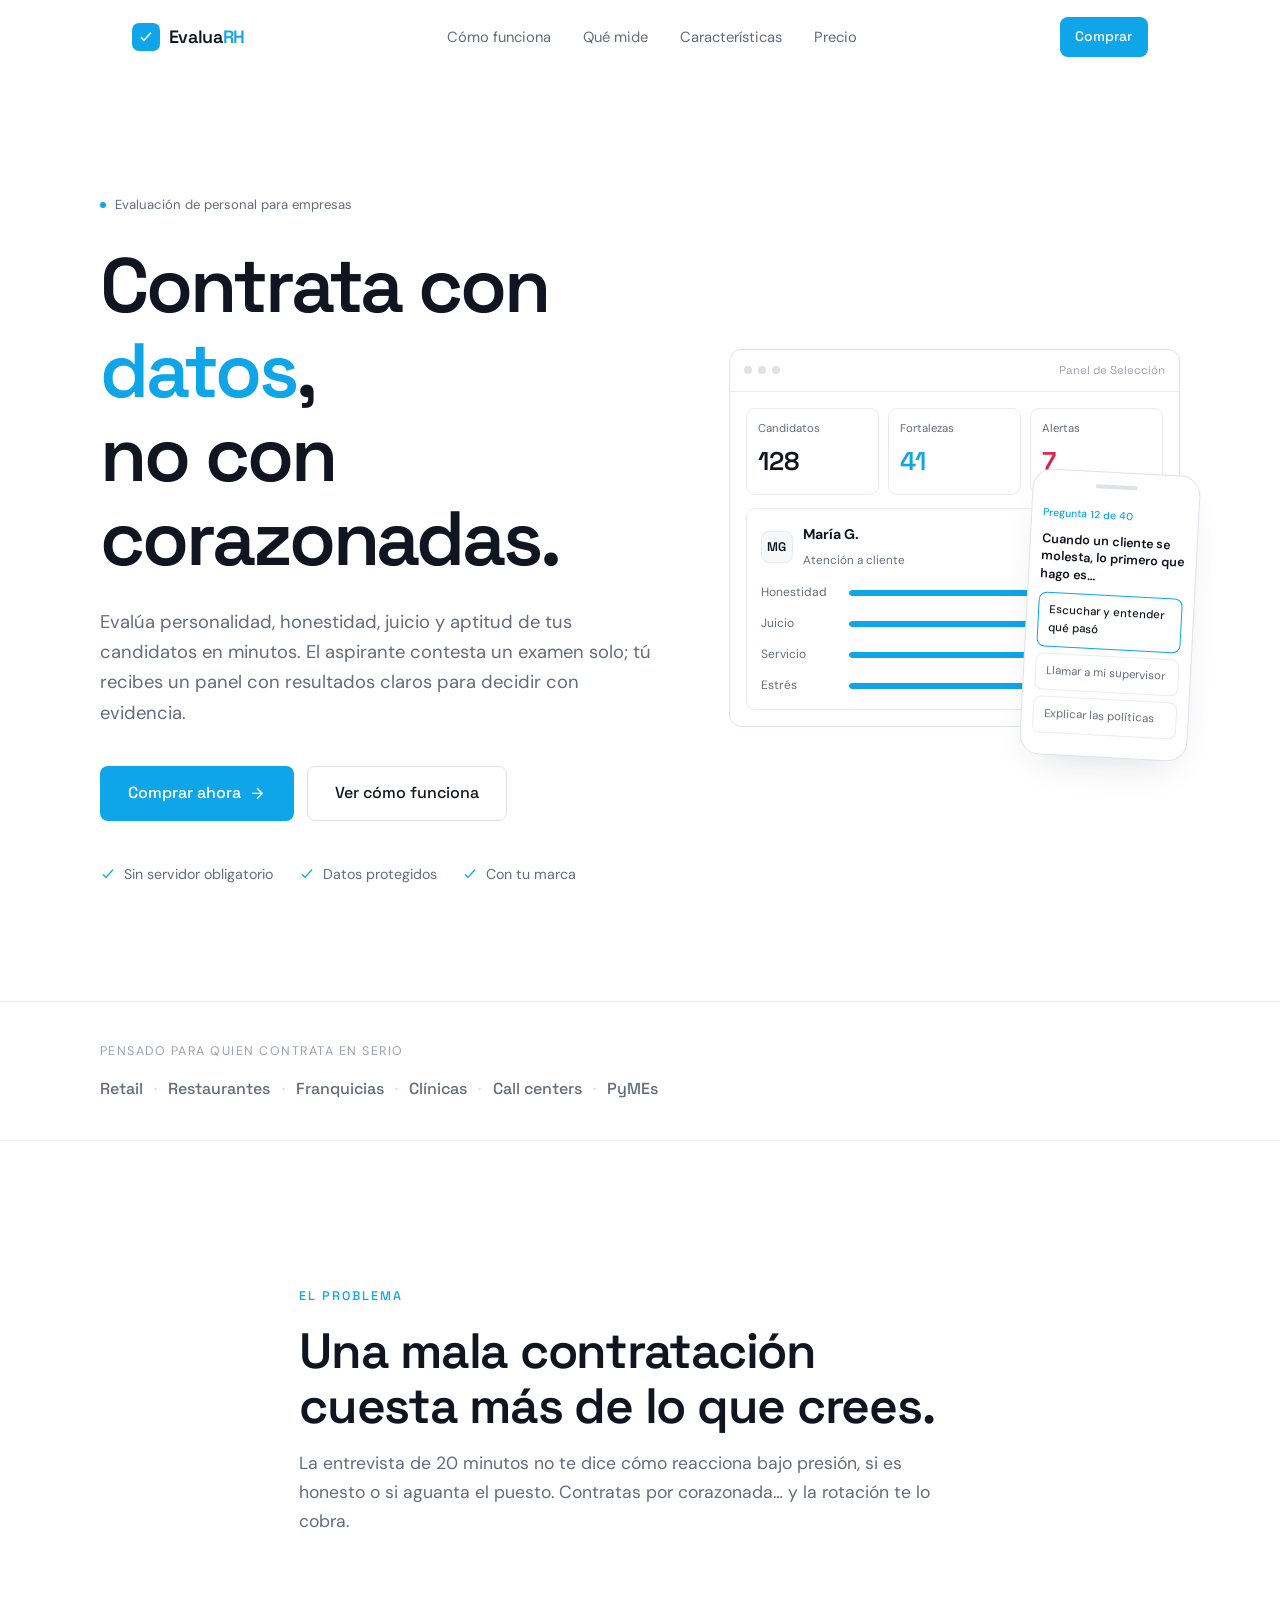
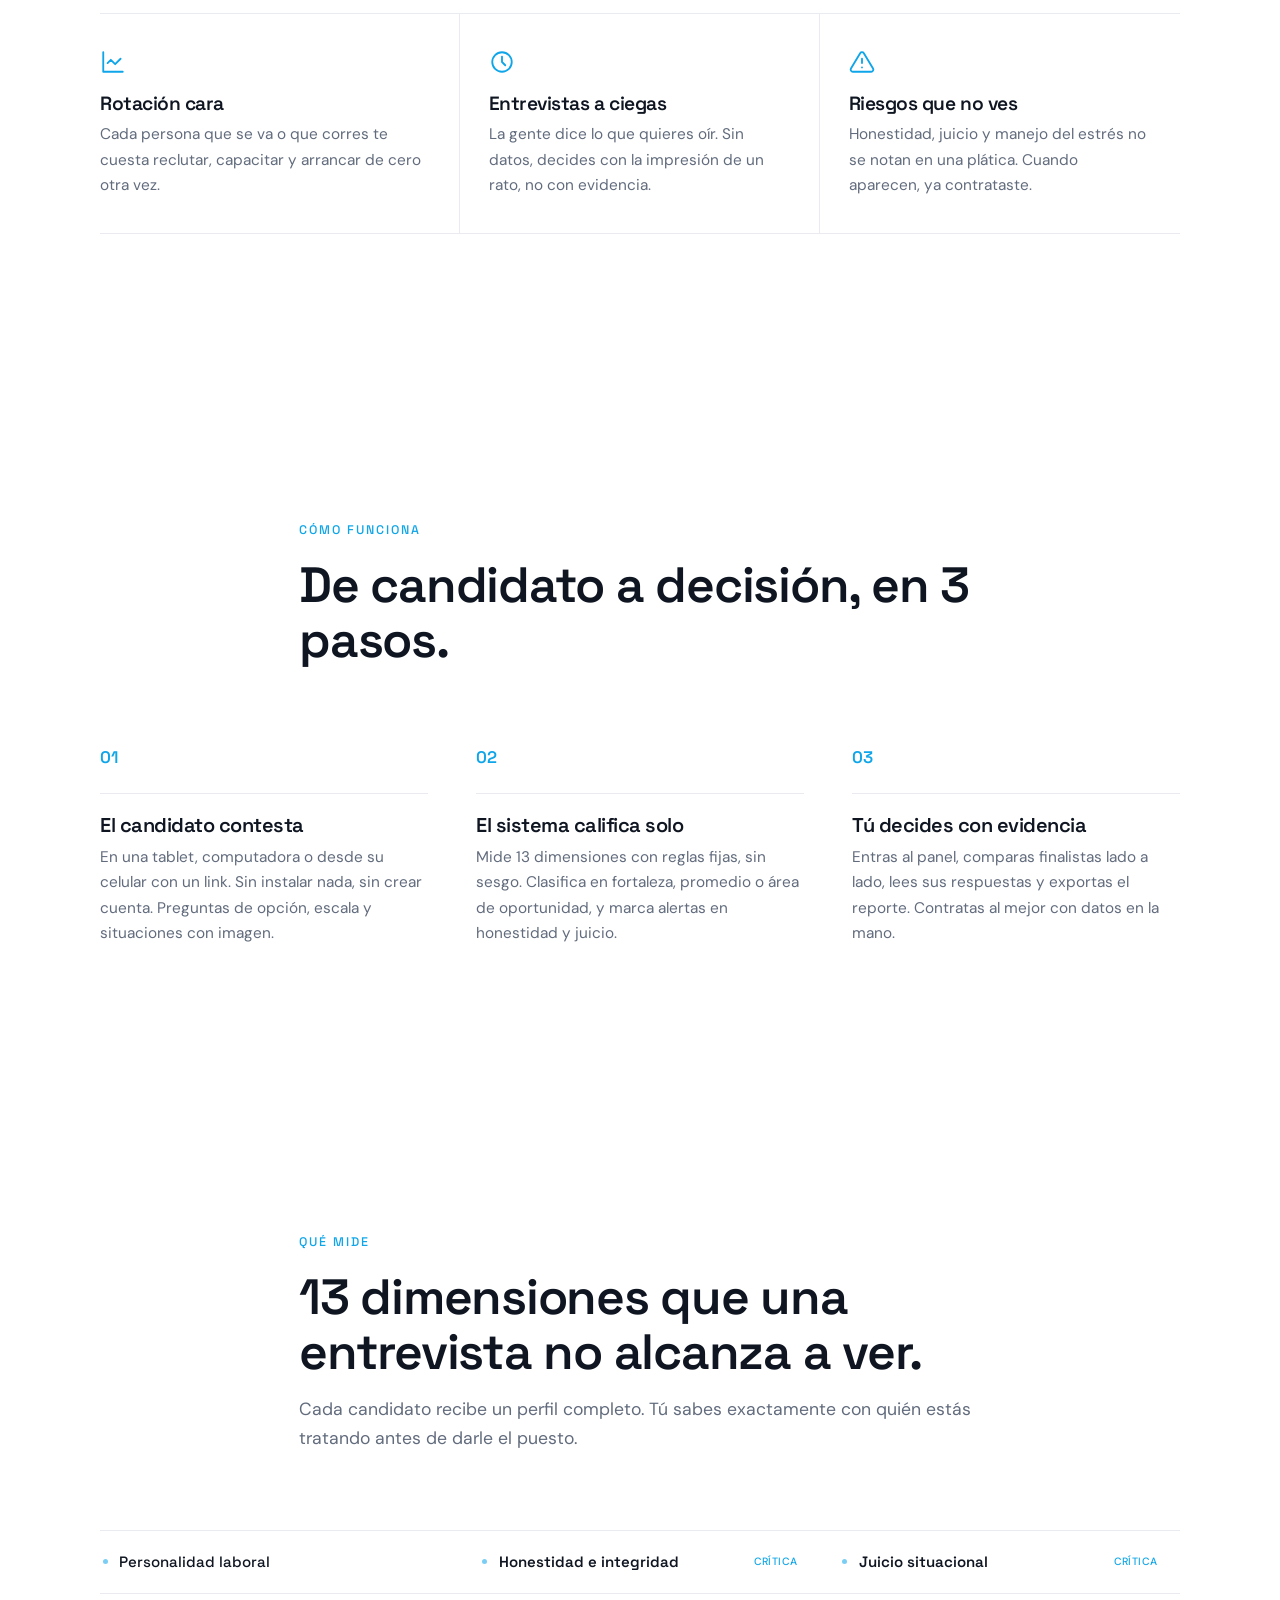
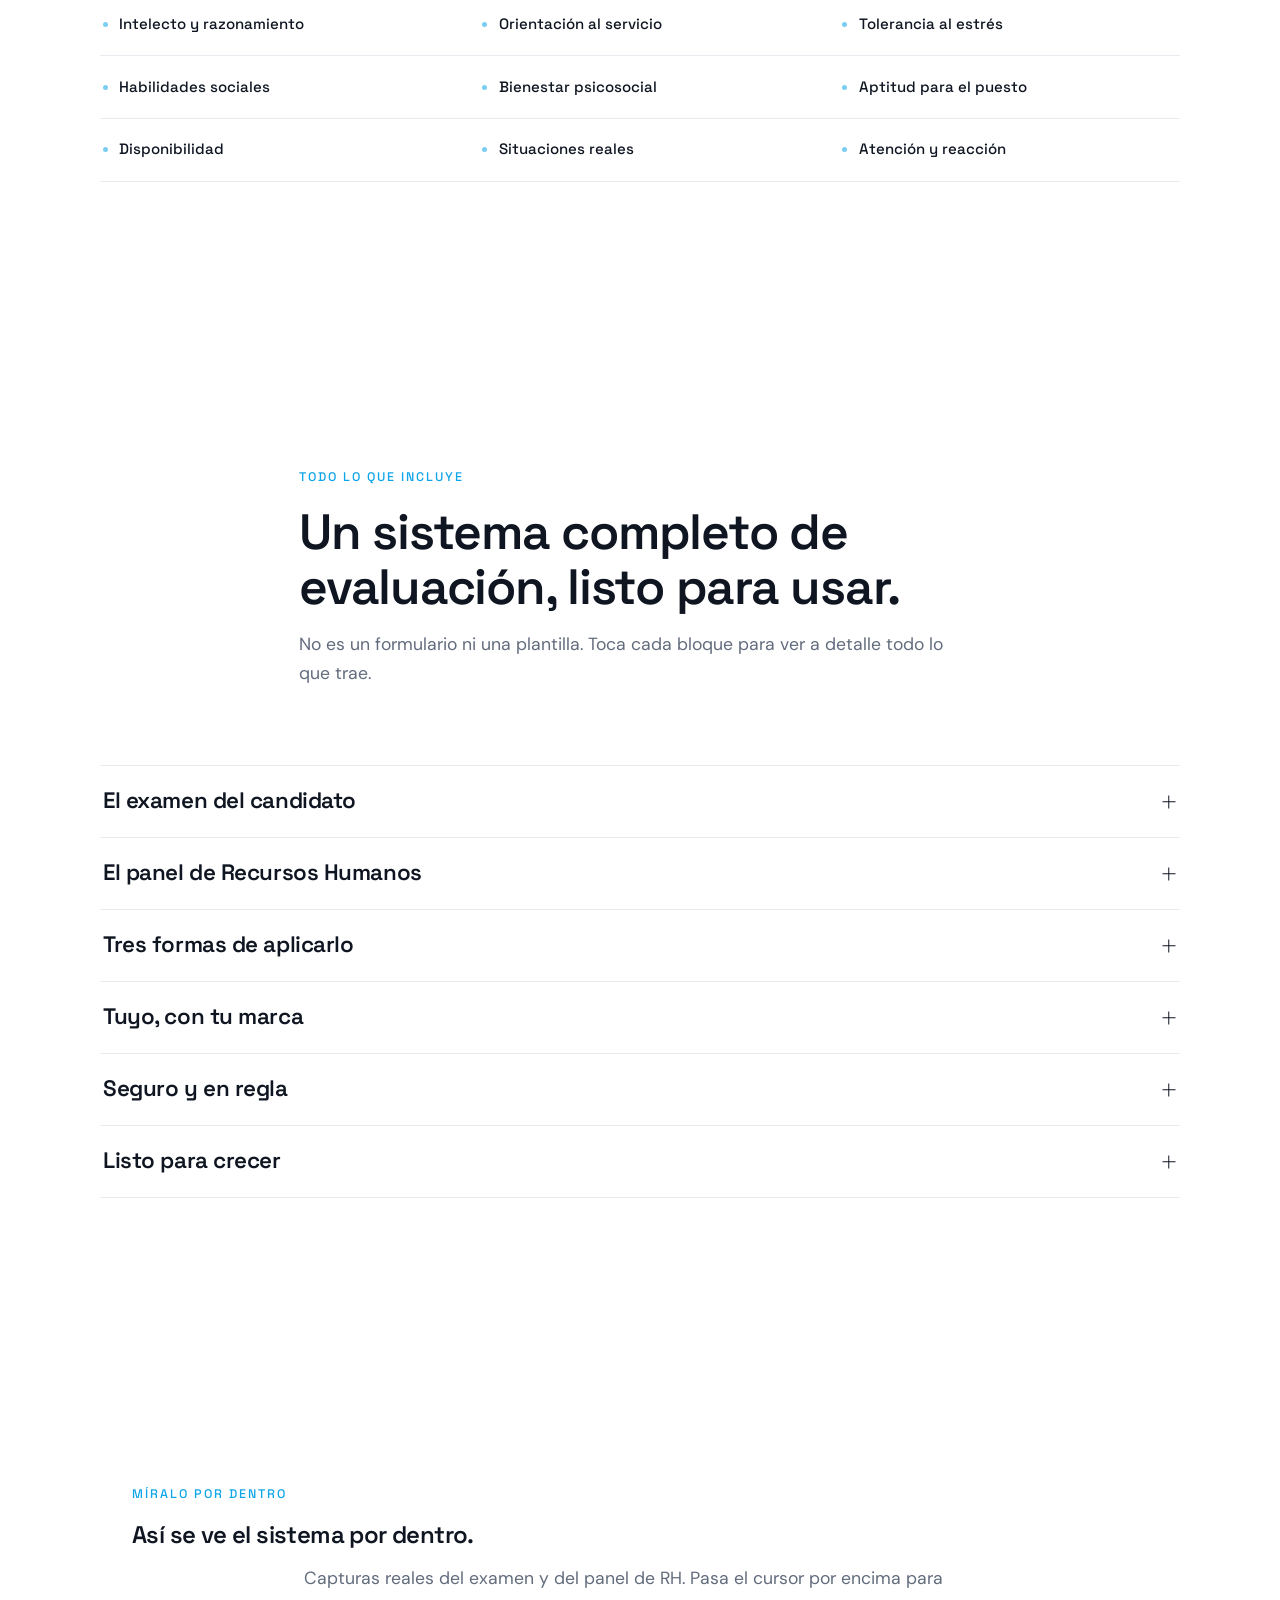
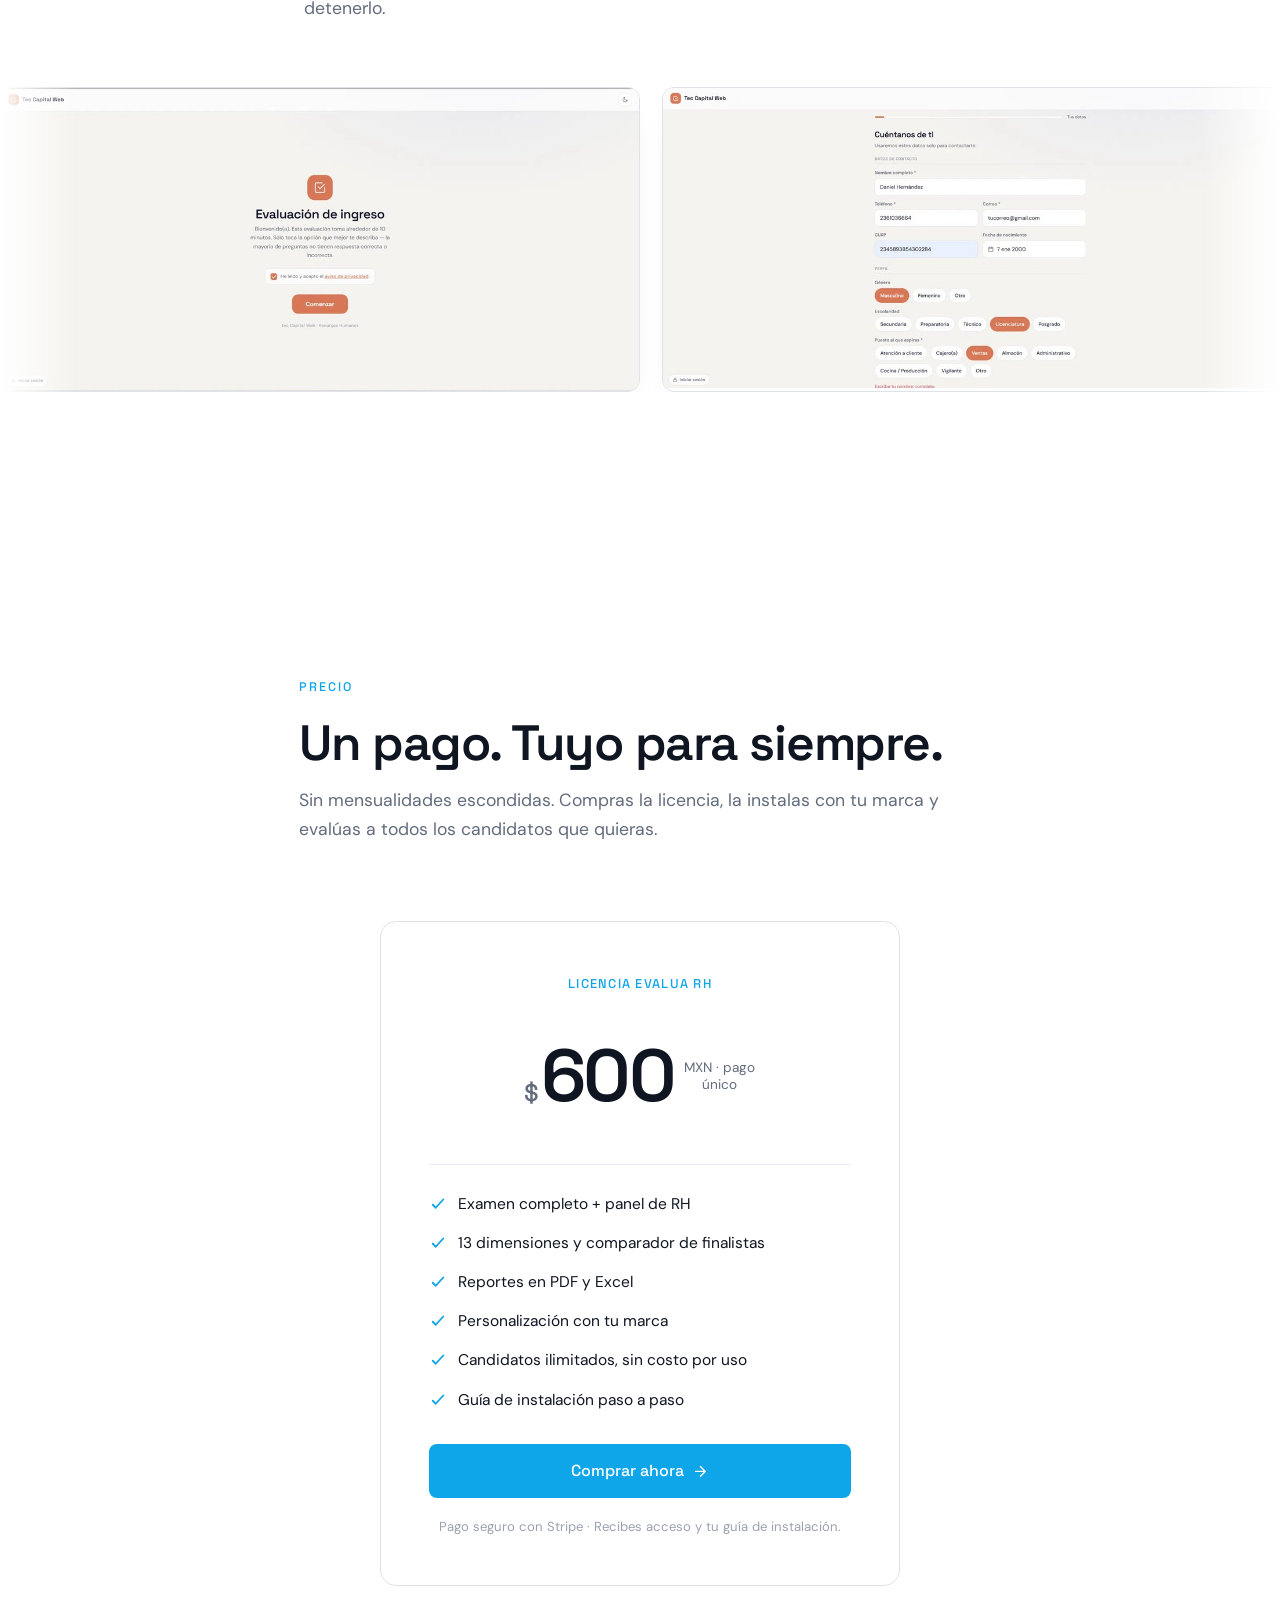
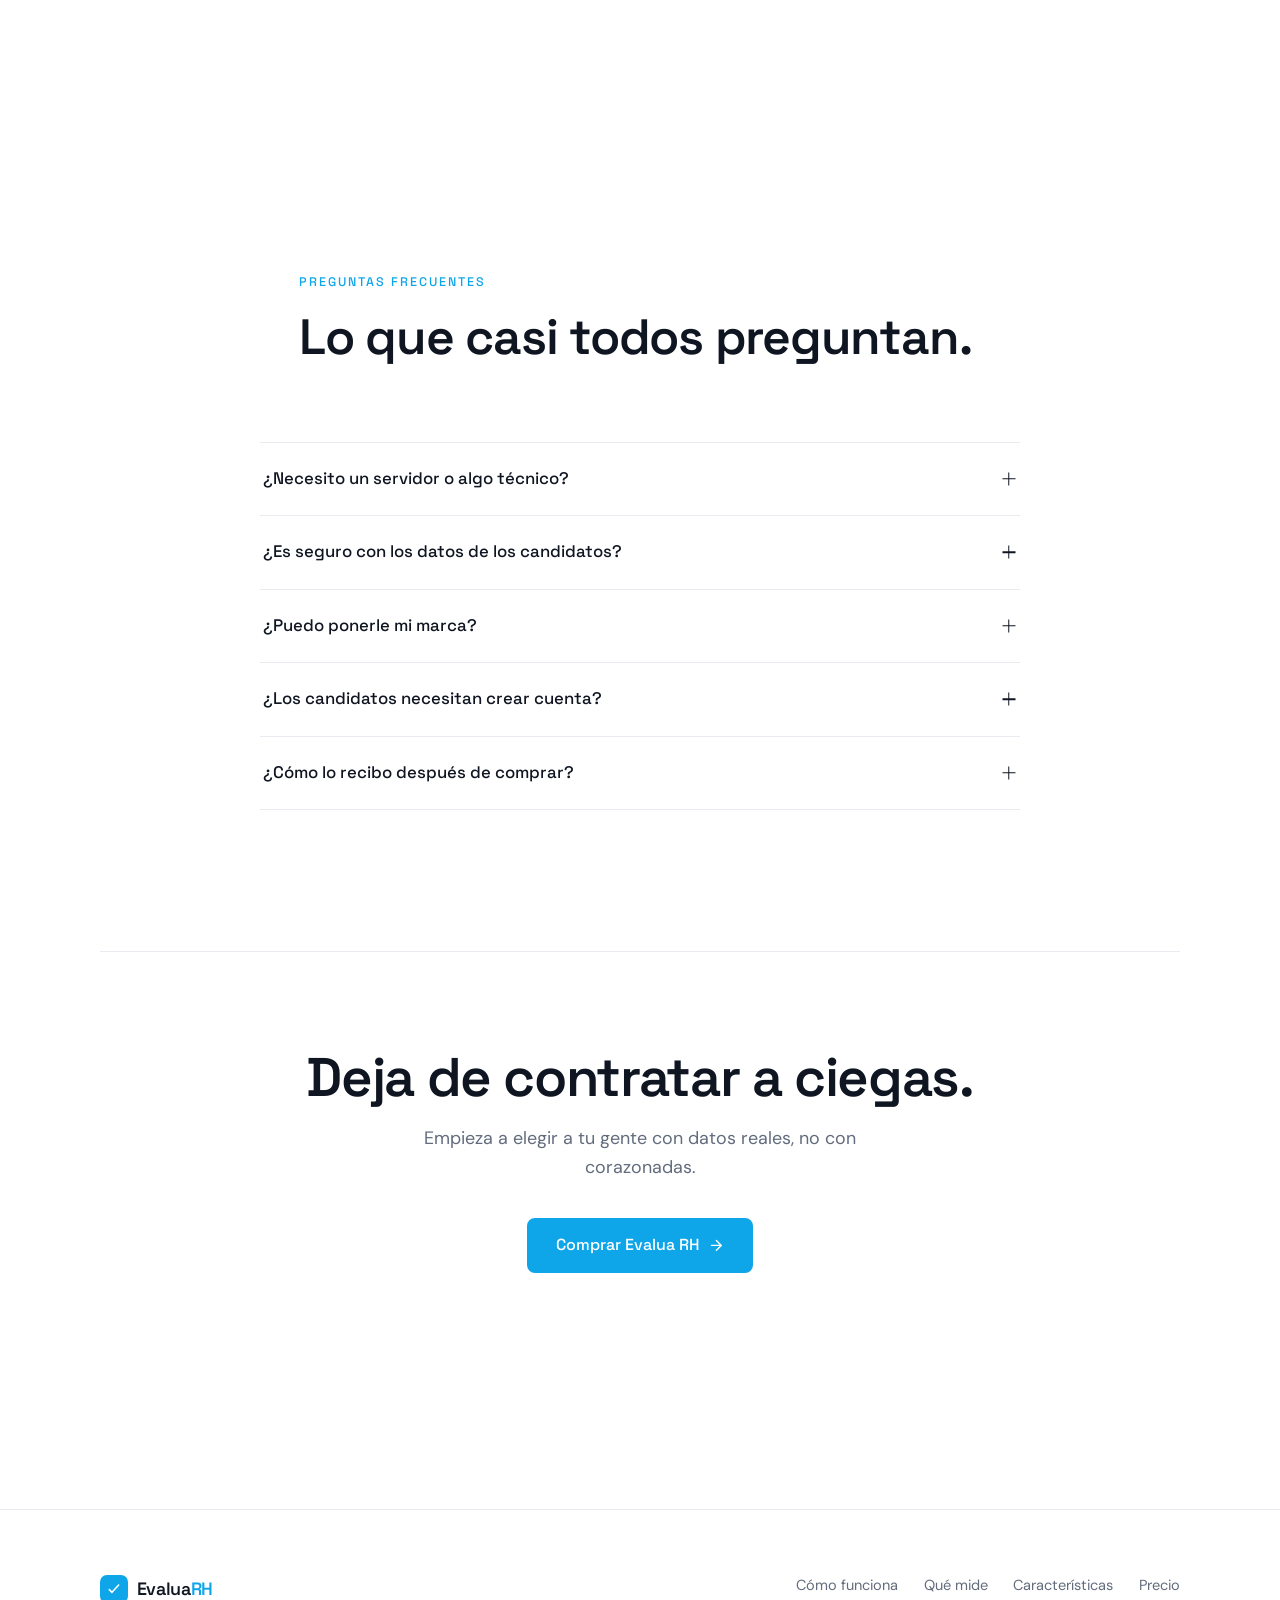
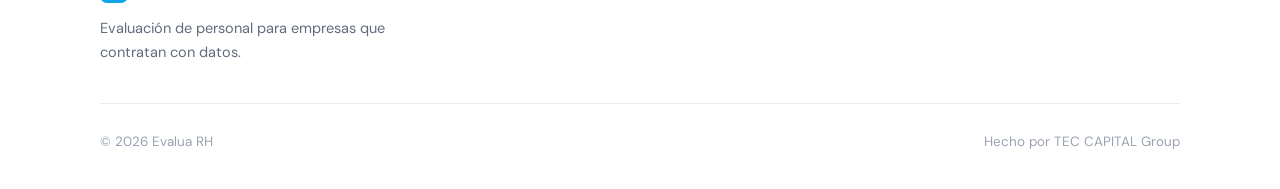
==== commit bb5c0e2b: "Rename index (38).html to index.html" ====
--- a/index.html
+++ b/index.html
@@ -12,7 +12,365 @@
 <link rel="preconnect" href="https://fonts.googleapis.com" />
 <link rel="preconnect" href="https://fonts.gstatic.com" crossorigin />
 <link href="https://fonts.googleapis.com/css2?family=Space+Grotesk:wght@400;500;600;700&family=DM+Sans:opsz,wght@9..40,400;9..40,500;9..40,600&display=swap" rel="stylesheet" />
-<link rel="stylesheet" href="styles.css" />
+<style>
+/* =====================================================================
+   Evalua RH — Landing · styles.css
+   Minimalista editorial · blanco + tinta + acento celeste puntual
+   ===================================================================== */
+
+:root {
+  --bg: #ffffff;
+  --bg-soft: #f7f8fa;
+  --ink: #0f1622;
+  --muted: #626c7d;
+  --faint: #9aa2b1;
+  --line: #e9ebf0;
+  --line-2: #dfe2e9;
+  --accent: #0ea5e9;
+  --accent-strong: #0284c7;
+  --bad: #e11d48;
+  --maxw: 1080px;
+  --font-display: "Space Grotesk", system-ui, sans-serif;
+  --font-body: "DM Sans", system-ui, sans-serif;
+}
+
+* { margin: 0; padding: 0; box-sizing: border-box; }
+html { scroll-behavior: smooth; scroll-padding-top: 80px; }
+body {
+  font-family: var(--font-body); background: var(--bg); color: var(--ink);
+  line-height: 1.65; -webkit-font-smoothing: antialiased; text-rendering: optimizeLegibility;
+  overflow-x: hidden;
+}
+h1, h2, h3, h4 { font-family: var(--font-display); font-weight: 600; line-height: 1.1; letter-spacing: -0.025em; }
+a { color: inherit; text-decoration: none; }
+svg { display: block; }
+::selection { background: var(--ink); color: #fff; }
+
+/* ---------- Botones ---------- */
+.btn {
+  display: inline-flex; align-items: center; justify-content: center; gap: .5em;
+  font-family: var(--font-display); font-weight: 500; font-size: .95rem;
+  padding: .7em 1.4em; border-radius: 8px; border: 1px solid transparent; cursor: pointer; white-space: nowrap;
+  transition: background .18s ease, border-color .18s ease, color .18s ease, transform .18s ease;
+}
+.btn svg { width: 1.05em; height: 1.05em; }
+.btn--primary { background: var(--accent); color: #fff; }
+.btn--primary:hover { background: var(--accent-strong); }
+.btn--ghost { background: transparent; border-color: var(--line-2); color: var(--ink); }
+.btn--ghost:hover { border-color: var(--ink); }
+.btn--light { background: var(--ink); color: #fff; }
+.btn--light:hover { background: #000; }
+.btn--sm { font-size: .87rem; padding: .55em 1.05em; }
+.btn--lg { font-size: 1rem; padding: .82em 1.7em; }
+.btn--block { width: 100%; }
+
+/* ---------- Helpers ---------- */
+.kicker { display: inline-block; font-family: var(--font-display); font-weight: 500; font-size: .78rem; letter-spacing: .16em; text-transform: uppercase; color: var(--accent); margin-bottom: 1.1rem; }
+.lead { color: var(--muted); font-size: 1.1rem; max-width: 56ch; margin: 1rem auto 0; }
+
+.section { padding: clamp(5rem, 11vw, 9rem) clamp(1.3rem, 5vw, 2rem); }
+.section > * { max-width: var(--maxw); margin-left: auto; margin-right: auto; }
+.section__head { max-width: 62ch; margin-bottom: clamp(3rem, 6vw, 5rem); }
+.section__head h2 { font-size: clamp(1.9rem, 4.4vw, 3.1rem); }
+.section__head .lead { margin-left: 0; }
+
+/* ===================== NAV ===================== */
+.nav {
+  position: sticky; top: 0; z-index: 100;
+  background: rgba(255, 255, 255, .82); backdrop-filter: blur(14px); -webkit-backdrop-filter: blur(14px);
+  border-bottom: 1px solid transparent; transition: border-color .25s ease;
+}
+.nav.is-scrolled { border-bottom-color: var(--line); }
+.nav__inner { max-width: var(--maxw); margin: 0 auto; padding: 1.05rem clamp(1.3rem, 5vw, 2rem); display: flex; align-items: center; justify-content: space-between; gap: 1.5rem; }
+.brand { display: inline-flex; align-items: center; gap: .55rem; font-family: var(--font-display); font-weight: 600; font-size: 1.12rem; letter-spacing: -0.02em; }
+.brand__mark { display: grid; place-items: center; width: 28px; height: 28px; border-radius: 7px; background: var(--accent); color: #fff; }
+.brand__mark svg { width: 16px; height: 16px; }
+.brand__accent { color: var(--accent); }
+.nav__links { display: flex; gap: 2rem; }
+.nav__links a { font-size: .92rem; color: var(--muted); font-weight: 400; transition: color .18s ease; }
+.nav__links a:hover { color: var(--ink); }
+.nav__actions { display: flex; align-items: center; gap: .8rem; }
+
+/* ===================== HERO ===================== */
+.hero { padding: clamp(4rem, 9vw, 8rem) clamp(1.3rem, 5vw, 2rem); }
+.hero__glow { display: none; }
+.hero__grid { max-width: var(--maxw); margin: 0 auto; display: grid; grid-template-columns: 1.1fr .9fr; gap: clamp(2.5rem, 6vw, 5rem); align-items: center; }
+.eyebrow { display: inline-flex; align-items: center; gap: .55rem; font-size: .82rem; font-weight: 400; color: var(--muted); margin-bottom: 1.7rem; }
+.eyebrow__dot { width: 6px; height: 6px; border-radius: 50%; background: var(--accent); }
+.hero__title { font-size: clamp(2.7rem, 6.5vw, 4.8rem); letter-spacing: -0.04em; font-weight: 600; }
+.grad { color: var(--accent); }
+.hero__sub { margin-top: 1.6rem; font-size: 1.15rem; color: var(--muted); max-width: 46ch; }
+.hero__cta { margin-top: 2.4rem; display: flex; flex-wrap: wrap; gap: .8rem; }
+.hero__trust { margin-top: 2.6rem; display: flex; flex-wrap: wrap; gap: 1.6rem; list-style: none; }
+.hero__trust li { display: inline-flex; align-items: center; gap: .5rem; font-size: .89rem; color: var(--muted); }
+.hero__trust svg { width: 16px; height: 16px; color: var(--accent); }
+
+/* ---- Mockup ventana (panel) ---- */
+.hero__art { position: relative; }
+.mock-window { background: #fff; border: 1px solid var(--line-2); border-radius: 12px; overflow: hidden; }
+.mock-bar { display: flex; align-items: center; gap: 6px; padding: 11px 14px; border-bottom: 1px solid var(--line); }
+.mock-bar span { width: 8px; height: 8px; border-radius: 50%; background: var(--line-2); }
+.mock-bar em { margin-left: auto; font-style: normal; font-size: .72rem; color: var(--faint); font-family: var(--font-display); }
+.mock-body { padding: 16px; display: grid; gap: 13px; }
+.mock-row { display: grid; grid-template-columns: repeat(3, 1fr); gap: 9px; }
+.mock-card { border: 1px solid var(--line); border-radius: 9px; padding: 11px; }
+.mock-k { font-size: .71rem; color: var(--muted); }
+.mock-v { font-family: var(--font-display); font-weight: 600; font-size: 1.6rem; margin-top: 2px; }
+.mock-v--ok { color: var(--accent); }
+.mock-v--bad { color: var(--bad); }
+.mock-panel { border: 1px solid var(--line); border-radius: 9px; padding: 14px; display: grid; gap: 11px; }
+.mock-panel__h { display: flex; align-items: center; gap: 10px; }
+.mock-avatar { width: 32px; height: 32px; border-radius: 8px; background: var(--bg-soft); color: var(--ink); display: grid; place-items: center; font-family: var(--font-display); font-weight: 600; font-size: .78rem; border: 1px solid var(--line); }
+.mock-panel__h b { font-size: .88rem; display: block; }
+.mock-panel__h small { font-size: .73rem; color: var(--muted); }
+.mock-badge { margin-left: auto; font-size: .67rem; font-weight: 500; color: var(--accent); border: 1px solid var(--line-2); padding: .22rem .6rem; border-radius: 999px; }
+.mock-dim { display: grid; grid-template-columns: 78px 1fr; align-items: center; gap: 10px; }
+.mock-dim span { font-size: .75rem; color: var(--muted); }
+.mock-dim i { height: 6px; border-radius: 999px; background: var(--line); position: relative; overflow: hidden; }
+.mock-dim i::after { content: ""; position: absolute; inset: 0; width: var(--w, 70%); background: var(--accent); border-radius: 999px; }
+
+/* ---- Mockup teléfono ---- */
+.mock-phone { position: absolute; right: -14px; bottom: -30px; width: 168px; background: #fff; border: 1px solid var(--line-2); border-radius: 20px; padding: 12px 11px 15px; box-shadow: 0 18px 40px -20px rgba(15, 30, 50, .18); rotate: 3deg; }
+.mock-phone__notch { width: 42px; height: 4px; border-radius: 999px; background: var(--line-2); margin: 0 auto 12px; }
+.mock-phone__step { font-size: .65rem; color: var(--accent); font-weight: 500; }
+.mock-phone__q { font-size: .79rem; font-weight: 600; margin: 6px 0 10px; line-height: 1.35; }
+.mock-opt { font-size: .71rem; padding: .5rem .65rem; border-radius: 8px; border: 1px solid var(--line); color: var(--muted); margin-bottom: 6px; }
+.mock-opt--on { border-color: var(--accent); color: var(--ink); font-weight: 500; }
+
+/* ===================== STRIP ===================== */
+.strip { padding: 2.4rem clamp(1.3rem, 5vw, 2rem); border-top: 1px solid var(--line); border-bottom: 1px solid var(--line); }
+.strip__label { max-width: var(--maxw); margin: 0 auto .9rem; font-size: .78rem; letter-spacing: .12em; text-transform: uppercase; color: var(--faint); }
+.strip__items { max-width: var(--maxw); margin: 0 auto; display: flex; flex-wrap: wrap; gap: .7rem; align-items: center; font-family: var(--font-display); font-weight: 500; color: var(--muted); }
+.strip__items .dot { color: var(--line-2); }
+
+/* ===================== PROBLEMA ===================== */
+.cards-3 { display: grid; grid-template-columns: repeat(3, 1fr); gap: 0; border-top: 1px solid var(--line); }
+.pcard { padding: 2.2rem 1.8rem 2.2rem 0; border-bottom: 1px solid var(--line); }
+.cards-3 .pcard:not(:last-child) { border-right: 1px solid var(--line); padding-right: 1.8rem; }
+.cards-3 .pcard + .pcard { padding-left: 1.8rem; }
+.pcard__ico { color: var(--accent); margin-bottom: 1.1rem; }
+.pcard__ico svg { width: 26px; height: 26px; }
+.pcard h3 { font-size: 1.2rem; margin-bottom: .5rem; }
+.pcard p { color: var(--muted); font-size: .96rem; }
+
+/* ===================== CÓMO FUNCIONA ===================== */
+.steps { display: grid; grid-template-columns: repeat(3, 1fr); gap: clamp(1.5rem, 4vw, 3rem); }
+.step { position: relative; }
+.step__n { font-family: var(--font-display); font-weight: 600; font-size: 1.05rem; color: var(--accent); display: block; margin-bottom: 1.3rem; padding-bottom: 1.3rem; border-bottom: 1px solid var(--line); }
+.step h3 { font-size: 1.25rem; margin-bottom: .55rem; }
+.step p { color: var(--muted); font-size: .96rem; }
+
+/* ===================== QUÉ MIDE ===================== */
+.dims { display: grid; grid-template-columns: repeat(3, 1fr); gap: 0; border-top: 1px solid var(--line); }
+.dim { display: flex; align-items: center; gap: .7rem; padding: 1.15rem .2rem; border-bottom: 1px solid var(--line); }
+.dim::before { content: ""; width: 5px; height: 5px; border-radius: 50%; background: var(--accent); flex: 0 0 5px; opacity: .55; }
+.dim__b { font-family: var(--font-display); font-weight: 500; font-size: .94rem; }
+.dim--star .dim__b { font-weight: 600; }
+.dim--star em { margin-left: auto; font-style: normal; font-size: .66rem; font-weight: 500; letter-spacing: .04em; text-transform: uppercase; color: var(--accent); }
+@media (min-width: 561px) {
+  .dims .dim { padding-left: 1.4rem; padding-right: 1.4rem; }
+  .dims .dim:nth-child(3n+1) { padding-left: .2rem; }
+}
+
+/* ===================== CARACTERÍSTICAS ===================== */
+.feat-grid { display: grid; grid-template-columns: repeat(3, 1fr); gap: 0; border-top: 1px solid var(--line); }
+.feat { grid-column: span 1; padding: 2.2rem 1.8rem 2.4rem; border-bottom: 1px solid var(--line); border-right: 1px solid var(--line); }
+.feat:nth-child(3n) { border-right: none; }
+.feat--wide { grid-column: span 2; }
+.feat__ico { color: var(--accent); margin-bottom: 1.2rem; }
+.feat__ico svg { width: 26px; height: 26px; }
+.feat h3 { font-size: 1.22rem; margin-bottom: .5rem; }
+.feat p { color: var(--muted); font-size: .97rem; max-width: 42ch; }
+
+/* ===================== TODO LO QUE INCLUYE (acordeón) ===================== */
+.inc-wrap { border-top: 1px solid var(--line); }
+.inc-item { border-bottom: 1px solid var(--line); }
+.inc-item summary { list-style: none; cursor: pointer; padding: 1.45rem .2rem; display: flex; align-items: center; justify-content: space-between; gap: 1rem; }
+.inc-item summary::-webkit-details-marker { display: none; }
+.inc-item summary h3 { font-family: var(--font-display); font-weight: 600; font-size: clamp(1.15rem, 2.4vw, 1.4rem); letter-spacing: -0.02em; }
+.inc-item summary .faq-x { flex: 0 0 16px; }
+.inc-item[open] summary .faq-x::after { transform: rotate(90deg); opacity: 0; }
+.inc-item__body { padding: 0 .2rem 1.8rem; }
+.inc-intro { color: var(--muted); font-size: .97rem; margin-bottom: 1.3rem; max-width: 62ch; }
+.inc-list { list-style: none; display: grid; grid-template-columns: 1fr 1fr; gap: 1rem 2.6rem; align-content: start; }
+.inc-list li { position: relative; padding-left: 1.5rem; font-size: .96rem; color: var(--muted); line-height: 1.58; }
+.inc-list li b { color: var(--ink); font-weight: 600; }
+.inc-list li::before { content: ""; position: absolute; left: 0; top: .58em; width: 6px; height: 6px; border-radius: 50%; background: var(--accent); }
+@media (max-width: 640px) { .inc-list { grid-template-columns: 1fr; } }
+
+/* ===================== SHOWCASE ===================== */
+.show-grid { display: grid; grid-template-columns: 1fr 1fr; gap: clamp(1.5rem, 4vw, 3rem); }
+.show-card h4 { font-size: 1.15rem; margin: 1.3rem 0 .4rem; }
+.show-card > p { color: var(--muted); font-size: .95rem; }
+.mock-window--flat { box-shadow: none; }
+.mock-body--exam { padding: 24px 20px; display: grid; gap: 15px; min-height: 190px; align-content: center; }
+.ex-progress { height: 6px; border-radius: 999px; background: var(--line); overflow: hidden; position: relative; }
+.ex-progress i { position: absolute; inset: 0; width: var(--w, 60%); background: var(--accent); border-radius: 999px; }
+.ex-q { font-family: var(--font-display); font-weight: 500; font-size: 1.05rem; }
+.ex-scale { display: flex; align-items: center; justify-content: space-between; gap: 1rem; }
+.ex-scale span { font-size: .72rem; color: var(--muted); max-width: 8ch; }
+.ex-dots { display: flex; gap: 10px; }
+.ex-dots b { width: 14px; height: 14px; border-radius: 50%; border: 1.5px solid var(--line-2); }
+.ex-dots b.on { border-color: var(--accent); background: var(--accent); }
+.mock-body--cmp { padding: 22px; display: grid; grid-template-columns: repeat(3, 1fr); gap: 14px; align-items: end; min-height: 190px; }
+.cmp-col { display: grid; gap: 7px; align-content: end; }
+.cmp-name { font-family: var(--font-display); font-weight: 500; font-size: .81rem; text-align: center; margin-bottom: 2px; }
+.cmp-col i { height: 7px; border-radius: 999px; background: var(--line); position: relative; overflow: hidden; }
+.cmp-col i::after { content: ""; position: absolute; inset: 0; width: var(--w, 70%); background: var(--accent); border-radius: 999px; }
+.show-note { color: var(--faint); font-size: .82rem; margin-top: 1.8rem; }
+
+/* ===================== CAPTURAS (carrusel) ===================== */
+.gallery { padding: clamp(5rem, 11vw, 9rem) 0; overflow: hidden; }
+.gallery__head { max-width: var(--maxw); margin: 0 auto clamp(3rem, 6vw, 4rem); padding: 0 clamp(1.3rem, 5vw, 2rem); }
+.marquee { position: relative; overflow: hidden; -webkit-mask: linear-gradient(90deg, transparent, #000 6%, #000 94%, transparent); mask: linear-gradient(90deg, transparent, #000 6%, #000 94%, transparent); }
+.marquee__track { display: flex; width: max-content; animation: marquee 70s linear infinite; will-change: transform; }
+.marquee:hover .marquee__track { animation-play-state: paused; }
+@keyframes marquee { from { transform: translateX(0); } to { transform: translateX(-50%); } }
+.shot { flex: 0 0 auto; width: min(640px, 84vw); margin-right: 22px; border-radius: 12px; overflow: hidden; border: 1px solid var(--line-2); box-shadow: 0 14px 34px -20px rgba(15, 30, 50, .16); background: #fff; transition: transform .3s ease; }
+.shot:hover { transform: translateY(-4px); }
+.shot img { width: 100%; height: auto; display: block; cursor: zoom-in; }
+
+/* Lightbox: ver la captura en grande al hacer click */
+.lightbox { position: fixed; inset: 0; z-index: 200; background: rgba(13, 20, 34, .86); backdrop-filter: blur(3px); -webkit-backdrop-filter: blur(3px); display: none; align-items: center; justify-content: center; padding: 4vh 4vw; cursor: zoom-out; opacity: 0; transition: opacity .2s ease; }
+.lightbox.open { display: flex; opacity: 1; }
+.lightbox img { max-width: 100%; max-height: 92vh; border-radius: 10px; box-shadow: 0 40px 90px -20px rgba(0, 0, 0, .55); }
+.lightbox__close { position: absolute; top: 20px; right: 24px; width: 42px; height: 42px; border-radius: 50%; border: none; background: rgba(255, 255, 255, .14); color: #fff; font-size: 22px; line-height: 1; cursor: pointer; display: grid; place-items: center; transition: background .2s ease; }
+.lightbox__close:hover { background: rgba(255, 255, 255, .26); }
+@media (prefers-reduced-motion: reduce) { .marquee__track { animation: none; } }
+
+/* ===================== PRICING ===================== */
+.price-card { position: relative; max-width: 520px; margin: 0 auto; border: 1px solid var(--line-2); border-radius: 16px; padding: clamp(2rem, 4vw, 3rem); }
+.price-card__glow { display: none; }
+.price-card__top { text-align: center; padding-bottom: 1.7rem; margin-bottom: 1.7rem; border-bottom: 1px solid var(--line); }
+.price-tag { display: inline-block; font-family: var(--font-display); font-weight: 500; font-size: .8rem; letter-spacing: .1em; text-transform: uppercase; color: var(--accent); margin-bottom: 1.3rem; }
+.price-amount { display: flex; align-items: baseline; justify-content: center; gap: .15rem; }
+.price-amount sup { font-family: var(--font-display); font-weight: 500; font-size: 1.5rem; color: var(--muted); top: -1.5rem; }
+.price-num { font-family: var(--font-display); font-weight: 600; font-size: clamp(3.4rem, 9vw, 4.6rem); letter-spacing: -0.04em; }
+.price-amount small { display: block; font-size: .85rem; color: var(--muted); margin-left: .5rem; align-self: center; max-width: 8ch; line-height: 1.25; }
+.price-list { list-style: none; display: grid; gap: .85rem; margin-bottom: 1.9rem; }
+.price-list li { display: flex; align-items: flex-start; gap: .7rem; font-size: .97rem; }
+.price-list svg { width: 18px; height: 18px; color: var(--accent); flex: 0 0 18px; margin-top: 3px; }
+.price-fine { text-align: center; font-size: .82rem; color: var(--faint); margin-top: 1.1rem; }
+
+/* ===================== FAQ ===================== */
+.faq-list { max-width: 760px; margin: 0 auto; border-top: 1px solid var(--line); }
+.faq-item { border-bottom: 1px solid var(--line); }
+.faq-item summary { list-style: none; cursor: pointer; padding: 1.4rem .2rem; font-family: var(--font-display); font-weight: 500; font-size: 1.05rem; display: flex; align-items: center; justify-content: space-between; gap: 1rem; }
+.faq-item summary::-webkit-details-marker { display: none; }
+.faq-x { position: relative; flex: 0 0 16px; width: 16px; height: 16px; }
+.faq-x::before, .faq-x::after { content: ""; position: absolute; top: 50%; left: 50%; translate: -50% -50%; background: var(--ink); transition: transform .25s ease, opacity .25s ease; }
+.faq-x::before { width: 13px; height: 1.5px; }
+.faq-x::after { width: 1.5px; height: 13px; }
+.faq-item[open] .faq-x::after { transform: rotate(90deg); opacity: 0; }
+.faq-a { padding: 0 .2rem 1.5rem; color: var(--muted); font-size: .97rem; }
+.faq-a p { max-width: 68ch; }
+
+/* ===================== CTA FINAL ===================== */
+.cta-final { padding-top: 0; }
+.cta-box { position: relative; text-align: center; max-width: var(--maxw); margin: 0 auto; padding: clamp(3.5rem, 8vw, 6rem) 2rem; border-top: 1px solid var(--line); }
+.cta-box__glow { display: none; }
+.cta-box h2 { font-size: clamp(2.1rem, 5.5vw, 3.4rem); }
+.cta-box p { color: var(--muted); font-size: 1.12rem; margin: 1rem auto 2.2rem; max-width: 44ch; }
+
+/* ===================== FOOTER ===================== */
+.foot { border-top: 1px solid var(--line); padding: clamp(3rem, 6vw, 4rem) clamp(1.3rem, 5vw, 2rem) 2.2rem; }
+.foot__inner { max-width: var(--maxw); margin: 0 auto; display: flex; flex-wrap: wrap; justify-content: space-between; gap: 2rem; align-items: flex-start; }
+.foot__brand { max-width: 300px; }
+.foot__brand .brand { margin-bottom: .8rem; }
+.foot__brand p { color: var(--muted); font-size: .91rem; }
+.foot__links { display: flex; flex-wrap: wrap; gap: 1.6rem; }
+.foot__links a { color: var(--muted); font-size: .91rem; transition: color .18s ease; }
+.foot__links a:hover { color: var(--ink); }
+.foot__bottom { max-width: var(--maxw); margin: 2.4rem auto 0; padding-top: 1.7rem; border-top: 1px solid var(--line); display: flex; flex-wrap: wrap; justify-content: space-between; gap: .8rem; font-size: .84rem; color: var(--faint); }
+
+/* ===================== MICRO-INTERACCIONES ===================== */
+/* Lift sutil en botones */
+.btn--primary:hover, .btn--ghost:hover, .btn--light:hover { transform: translateY(-1px); }
+.btn:active { transform: translateY(0); }
+
+/* Foco accesible y elegante */
+:focus-visible { outline: 2px solid var(--accent); outline-offset: 3px; border-radius: 4px; }
+.btn:focus-visible { outline-offset: 4px; }
+summary { outline: none; }
+summary:focus-visible { outline: 2px solid var(--accent); outline-offset: 4px; border-radius: 6px; }
+
+/* Hover que tiñe de celeste (sutil) */
+.feat h3, .pcard h3, .dim .dim__b, .inc-item summary h3, .faq-item summary { transition: color .18s ease; }
+.feat:hover h3, .pcard:hover h3, .dim:hover .dim__b, .inc-item summary:hover h3, .faq-item summary:hover { color: var(--accent); }
+.strip__items span:not(.dot) { transition: color .18s ease; }
+.strip__items span:not(.dot):hover { color: var(--ink); }
+
+/* Mockups: lift muy sutil al pasar el cursor */
+.mock-window { transition: transform .4s cubic-bezier(.2,.7,.2,1), box-shadow .4s ease; }
+.hero__art:hover .mock-window { transform: translateY(-5px); box-shadow: 0 30px 60px -30px rgba(15, 30, 50, .18); }
+.mock-phone { transition: transform .4s cubic-bezier(.2,.7,.2,1); }
+.hero__art:hover .mock-phone { transform: translateY(-3px) rotate(2deg); }
+
+/* Entrada escalonada de los grupos */
+.reveal[style*="--i"] { transition-delay: calc(var(--i) * 60ms); }
+
+/* Barras que se llenan al aparecer en pantalla */
+.mock-dim i::after, .cmp-col i::after, .ex-progress i { width: 0; transition: width 1.05s cubic-bezier(.2,.7,.2,1) .15s; }
+.reveal.in .mock-dim i::after, .reveal.in .cmp-col i::after, .reveal.in .ex-progress i { width: var(--w); }
+
+/* Contenido de acordeones entra suave */
+.inc-item[open] .inc-item__body, .faq-item[open] .faq-a { animation: bodyIn .4s ease; }
+@keyframes bodyIn { from { opacity: 0; transform: translateY(-6px); } to { opacity: 1; transform: none; } }
+
+/* Marca en el nav con un guiño al pasar */
+.brand__mark { transition: transform .3s cubic-bezier(.2,.7,.2,1); }
+.brand:hover .brand__mark { transform: rotate(-6deg) scale(1.05); }
+
+@media (prefers-reduced-motion: reduce) {
+  .mock-dim i::after, .cmp-col i::after, .ex-progress i { width: var(--w) !important; transition: none; }
+  .inc-item[open] .inc-item__body, .faq-item[open] .faq-a { animation: none; }
+  .brand:hover .brand__mark { transform: none; }
+}
+
+/* ===================== REVEAL ===================== */
+.reveal { opacity: 0; transform: translateY(18px); transition: opacity .65s cubic-bezier(.2,.7,.2,1), transform .65s cubic-bezier(.2,.7,.2,1); }
+.reveal.in { opacity: 1; transform: none; }
+
+@media (prefers-reduced-motion: reduce) {
+  .reveal { opacity: 1; transform: none; transition: none; }
+  html { scroll-behavior: auto; }
+}
+
+/* ===================== RESPONSIVE ===================== */
+@media (max-width: 900px) {
+  .hero__grid { grid-template-columns: 1fr; }
+  .hero__art { margin-top: 1rem; max-width: 440px; }
+  .mock-phone { right: 0; }
+  .cards-3, .steps, .feat-grid { grid-template-columns: 1fr 1fr; }
+  .cards-3 .pcard, .cards-3 .pcard:not(:last-child) { border-right: none; padding-left: 0; padding-right: 1.8rem; }
+  .cards-3 .pcard:nth-child(odd) { border-right: 1px solid var(--line); padding-right: 1.8rem; }
+  .cards-3 .pcard:nth-child(even) { padding-left: 1.8rem; }
+  .feat:nth-child(3n) { border-right: 1px solid var(--line); }
+  .feat:nth-child(2n) { border-right: none; }
+  .feat--wide { grid-column: span 2; }
+  .dims { grid-template-columns: repeat(2, 1fr); }
+  .dims .dim:nth-child(3n+1) { padding-left: 1.4rem; }
+  .dims .dim:nth-child(2n+1) { padding-left: .2rem; }
+}
+
+@media (max-width: 680px) {
+  .nav__links { display: none; }
+  .show-grid { grid-template-columns: 1fr; }
+}
+
+@media (max-width: 560px) {
+  .cards-3, .steps, .feat-grid, .dims { grid-template-columns: 1fr; }
+  .cards-3 .pcard, .feat { border-right: none !important; padding-left: 0 !important; padding-right: 0 !important; }
+  .dims .dim { padding-left: .2rem !important; padding-right: .2rem !important; }
+  .feat--wide { grid-column: span 1; }
+  .hero__title { font-size: clamp(2.4rem, 12vw, 3.2rem); }
+  .hero__cta { flex-direction: column; }
+  .hero__cta .btn { width: 100%; }
+  .mock-phone { display: none; }
+  .foot__inner { flex-direction: column; gap: 1.5rem; }
+}
+
+</style>
 </head>
 <body>
 
@@ -297,26 +655,26 @@
   </div>
   <div class="marquee reveal">
     <div class="marquee__track">
-      <figure class="shot"><img src="img/captura-1.jpg" alt="Pantalla de bienvenida del examen de Evalua RH" loading="lazy"></figure>
-      <figure class="shot"><img src="img/captura-2.jpg" alt="Registro de datos del candidato" loading="lazy"></figure>
-      <figure class="shot"><img src="img/captura-3.jpg" alt="Instrucciones antes de empezar el examen" loading="lazy"></figure>
-      <figure class="shot"><img src="img/captura-4.jpg" alt="Una pregunta del examen con opciones" loading="lazy"></figure>
-      <figure class="shot"><img src="img/captura-5.jpg" alt="Panel de aspirantes con resultados y puntajes" loading="lazy"></figure>
-      <figure class="shot"><img src="img/captura-6.jpg" alt="Reporte del candidato por dimensiones" loading="lazy"></figure>
-      <figure class="shot"><img src="img/captura-7.jpg" alt="Evaluación por fases del candidato" loading="lazy"></figure>
-      <figure class="shot"><img src="img/captura-8.jpg" alt="Configuración del sistema" loading="lazy"></figure>
-      <figure class="shot"><img src="img/captura-9.jpg" alt="Personalización con tu marca" loading="lazy"></figure>
-      <figure class="shot"><img src="img/captura-10.jpg" alt="Asistente para conectar la nube" loading="lazy"></figure>
-      <figure class="shot" aria-hidden="true"><img src="img/captura-1.jpg" alt="" loading="lazy"></figure>
-      <figure class="shot" aria-hidden="true"><img src="img/captura-2.jpg" alt="" loading="lazy"></figure>
-      <figure class="shot" aria-hidden="true"><img src="img/captura-3.jpg" alt="" loading="lazy"></figure>
-      <figure class="shot" aria-hidden="true"><img src="img/captura-4.jpg" alt="" loading="lazy"></figure>
-      <figure class="shot" aria-hidden="true"><img src="img/captura-5.jpg" alt="" loading="lazy"></figure>
-      <figure class="shot" aria-hidden="true"><img src="img/captura-6.jpg" alt="" loading="lazy"></figure>
-      <figure class="shot" aria-hidden="true"><img src="img/captura-7.jpg" alt="" loading="lazy"></figure>
-      <figure class="shot" aria-hidden="true"><img src="img/captura-8.jpg" alt="" loading="lazy"></figure>
-      <figure class="shot" aria-hidden="true"><img src="img/captura-9.jpg" alt="" loading="lazy"></figure>
-      <figure class="shot" aria-hidden="true"><img src="img/captura-10.jpg" alt="" loading="lazy"></figure>
+      <figure class="shot"><img src="[data-uri]" alt="Pantalla de bienvenida del examen de Evalua RH" loading="lazy"></figure>
+      <figure class="shot"><img src="[data-uri]" alt="Registro de datos del candidato" loading="lazy"></figure>
+      <figure class="shot"><img src="[data-uri]" alt="Instrucciones antes de empezar el examen" loading="lazy"></figure>
+      <figure class="shot"><img src="[data-uri]" alt="Una pregunta del examen con opciones" loading="lazy"></figure>
+      <figure class="shot"><img src="[data-uri]" alt="Panel de aspirantes con resultados y puntajes" loading="lazy"></figure>
+      <figure class="shot"><img src="[data-uri]" alt="Reporte del candidato por dimensiones" loading="lazy"></figure>
+      <figure class="shot"><img src="[data-uri]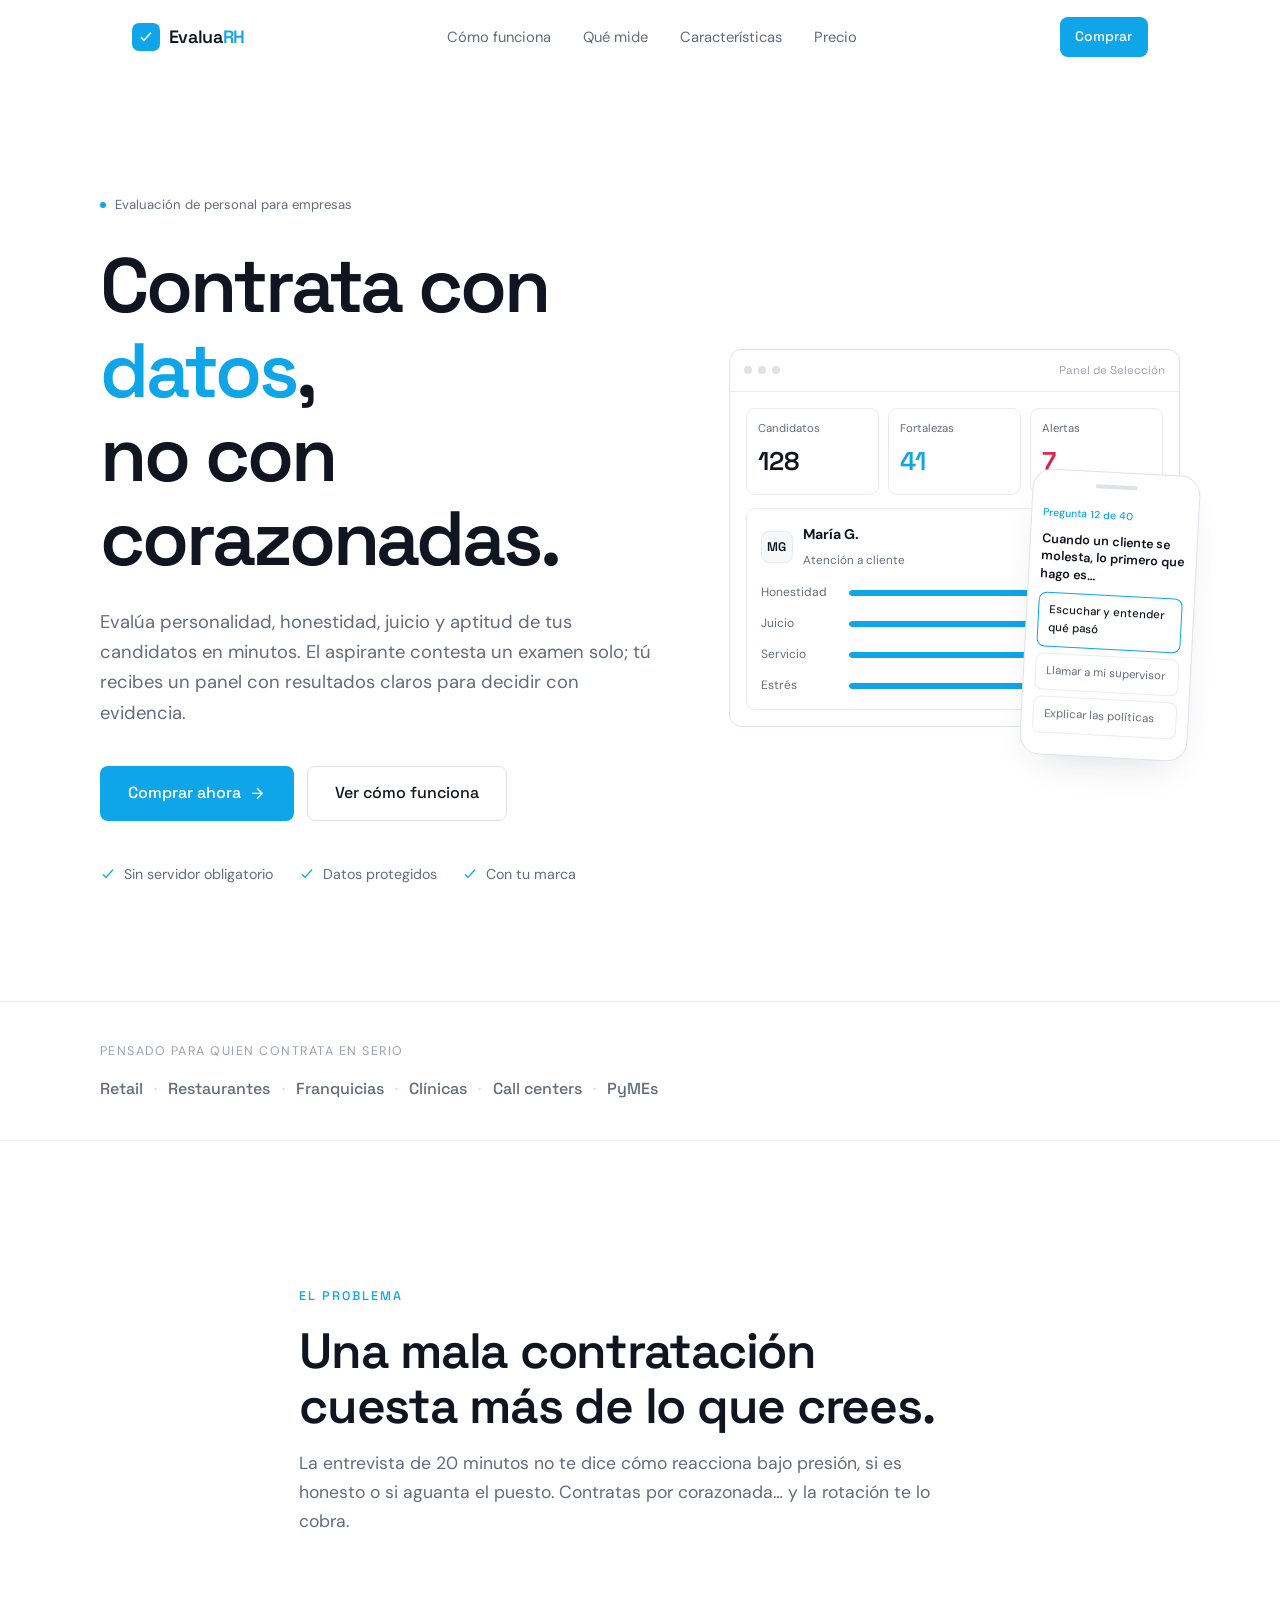
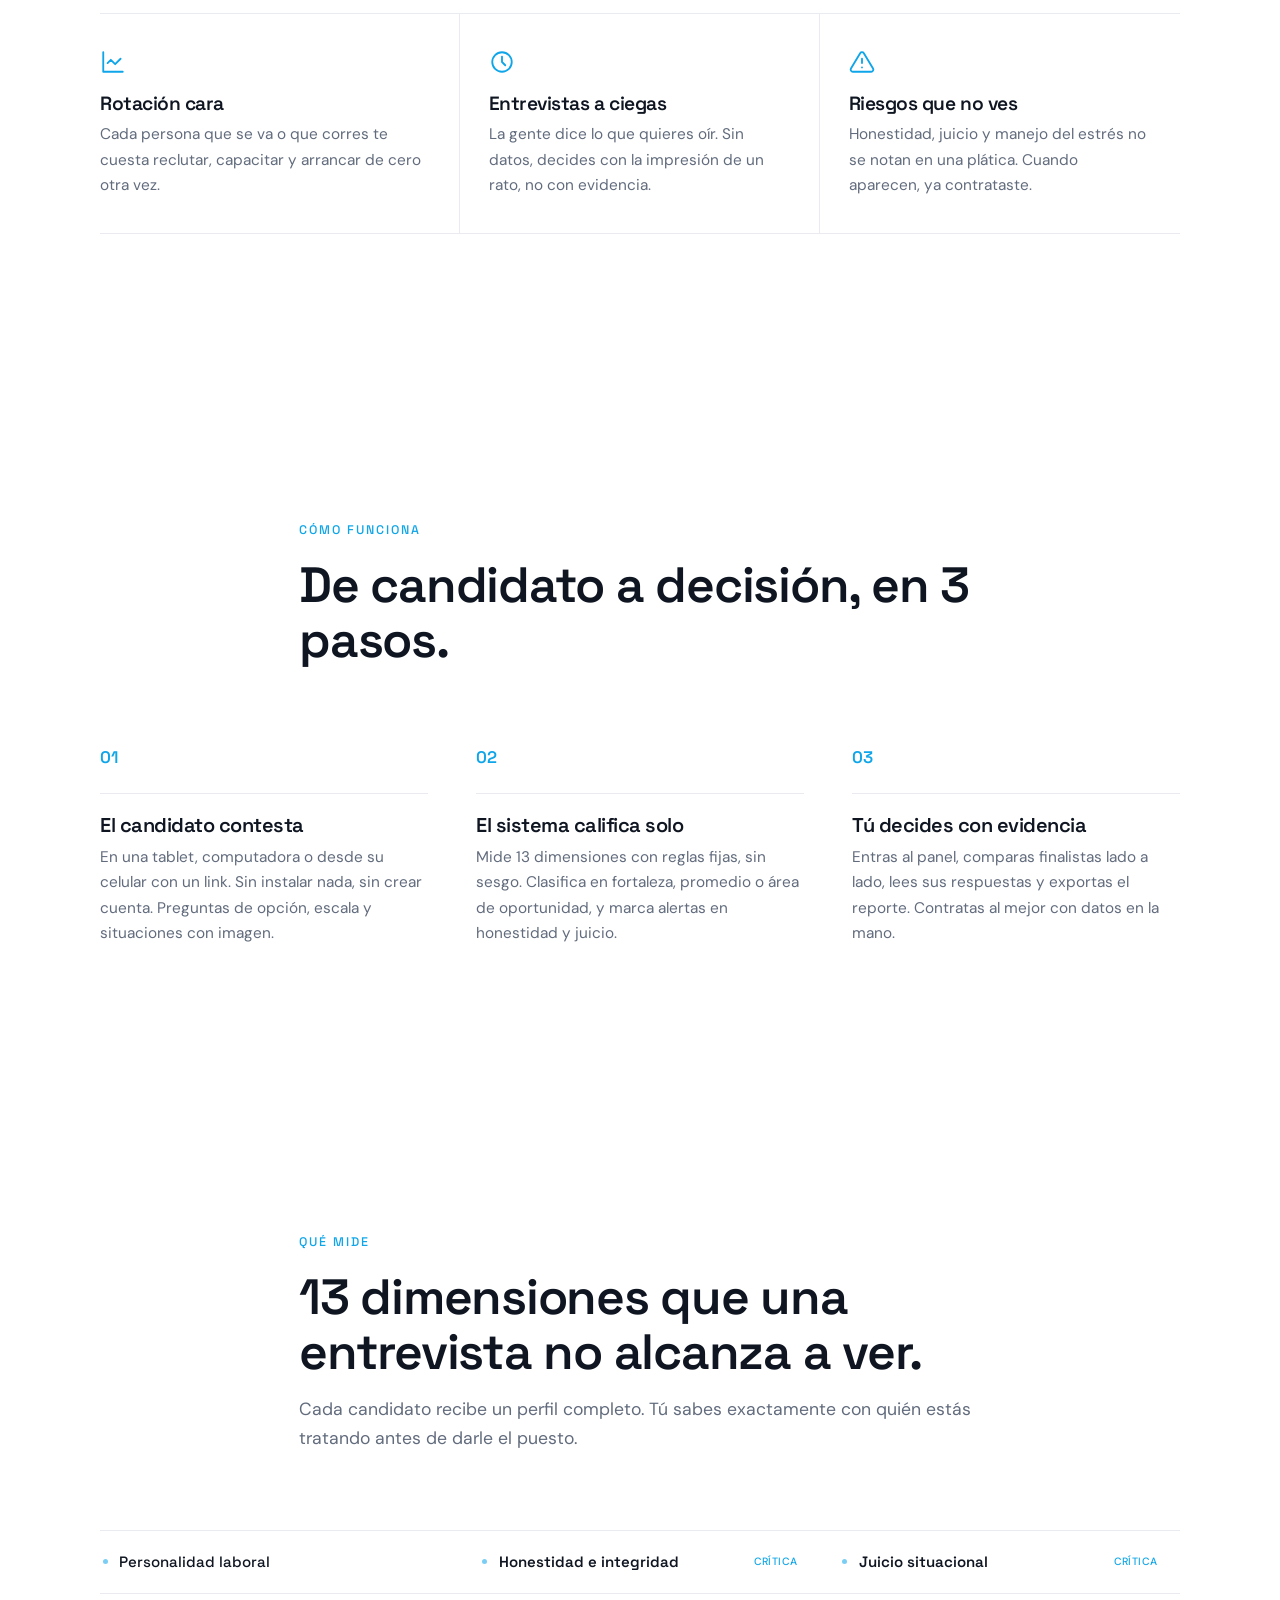
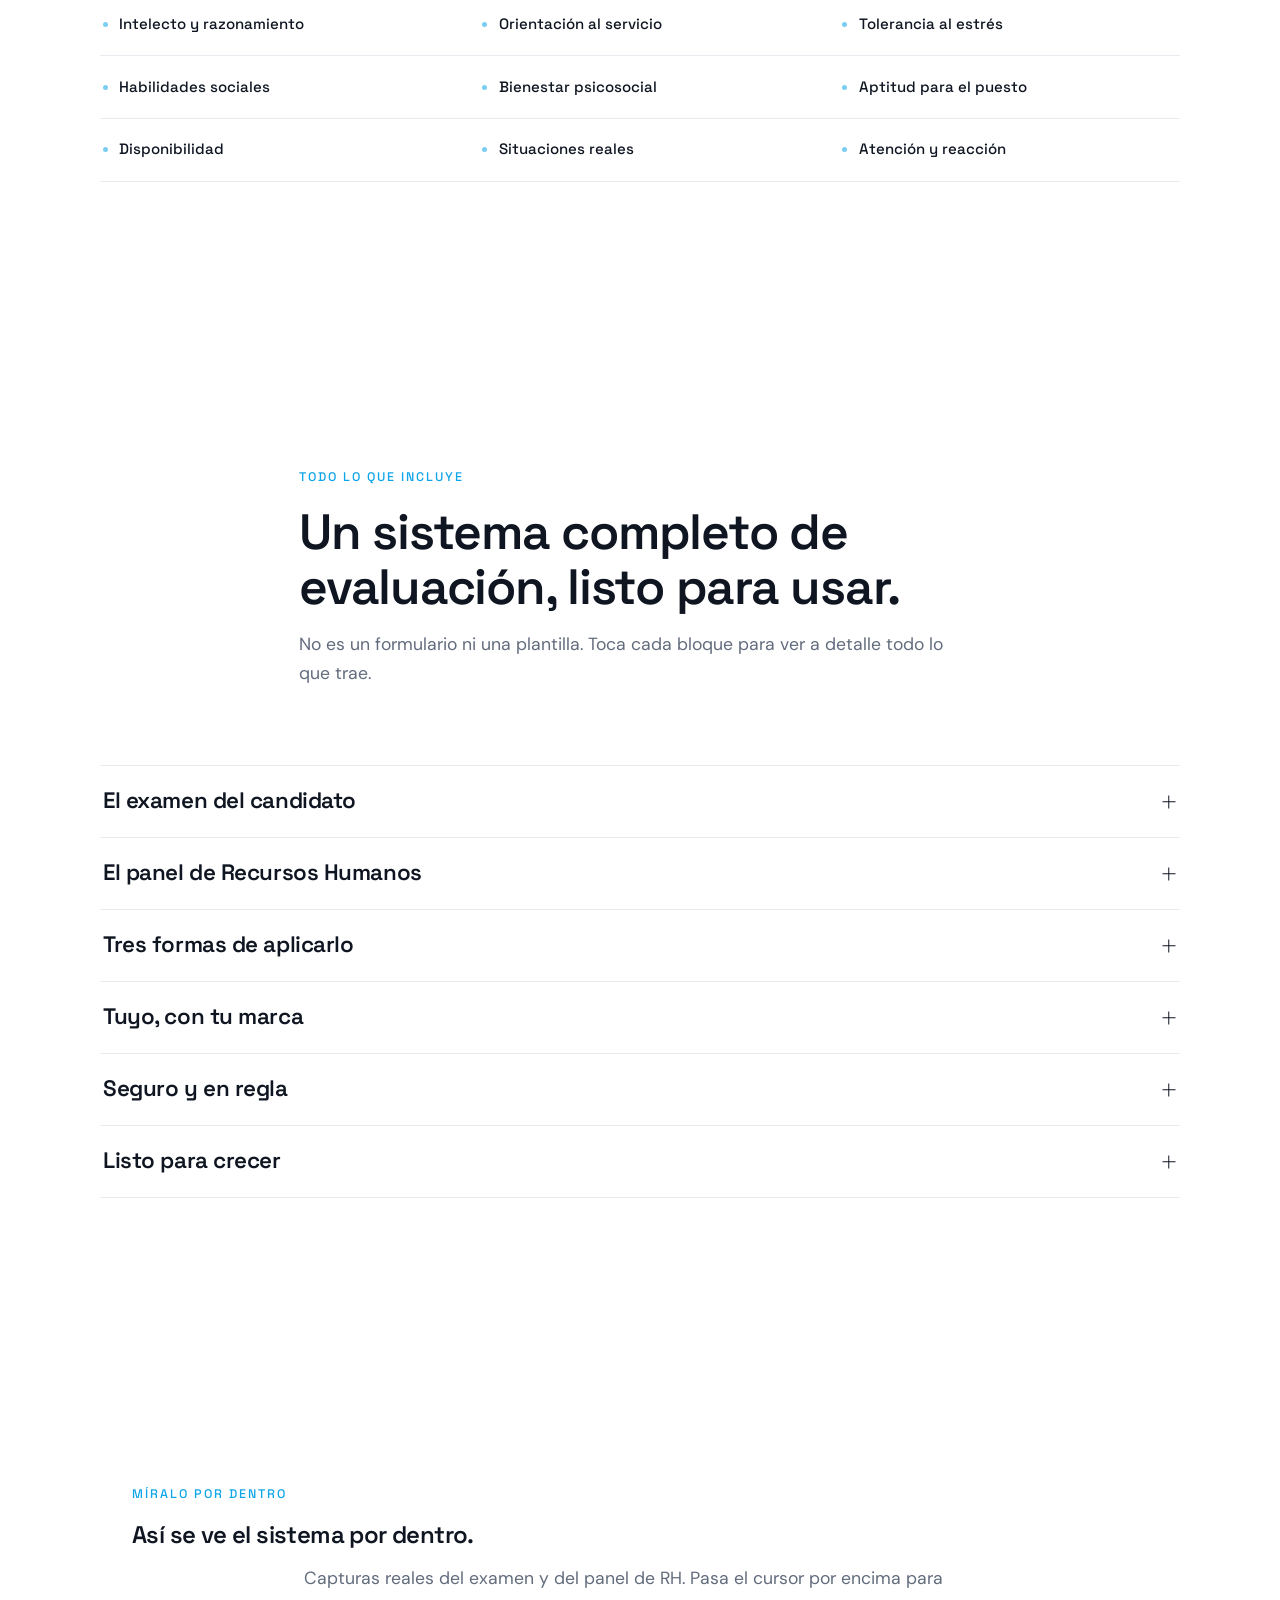
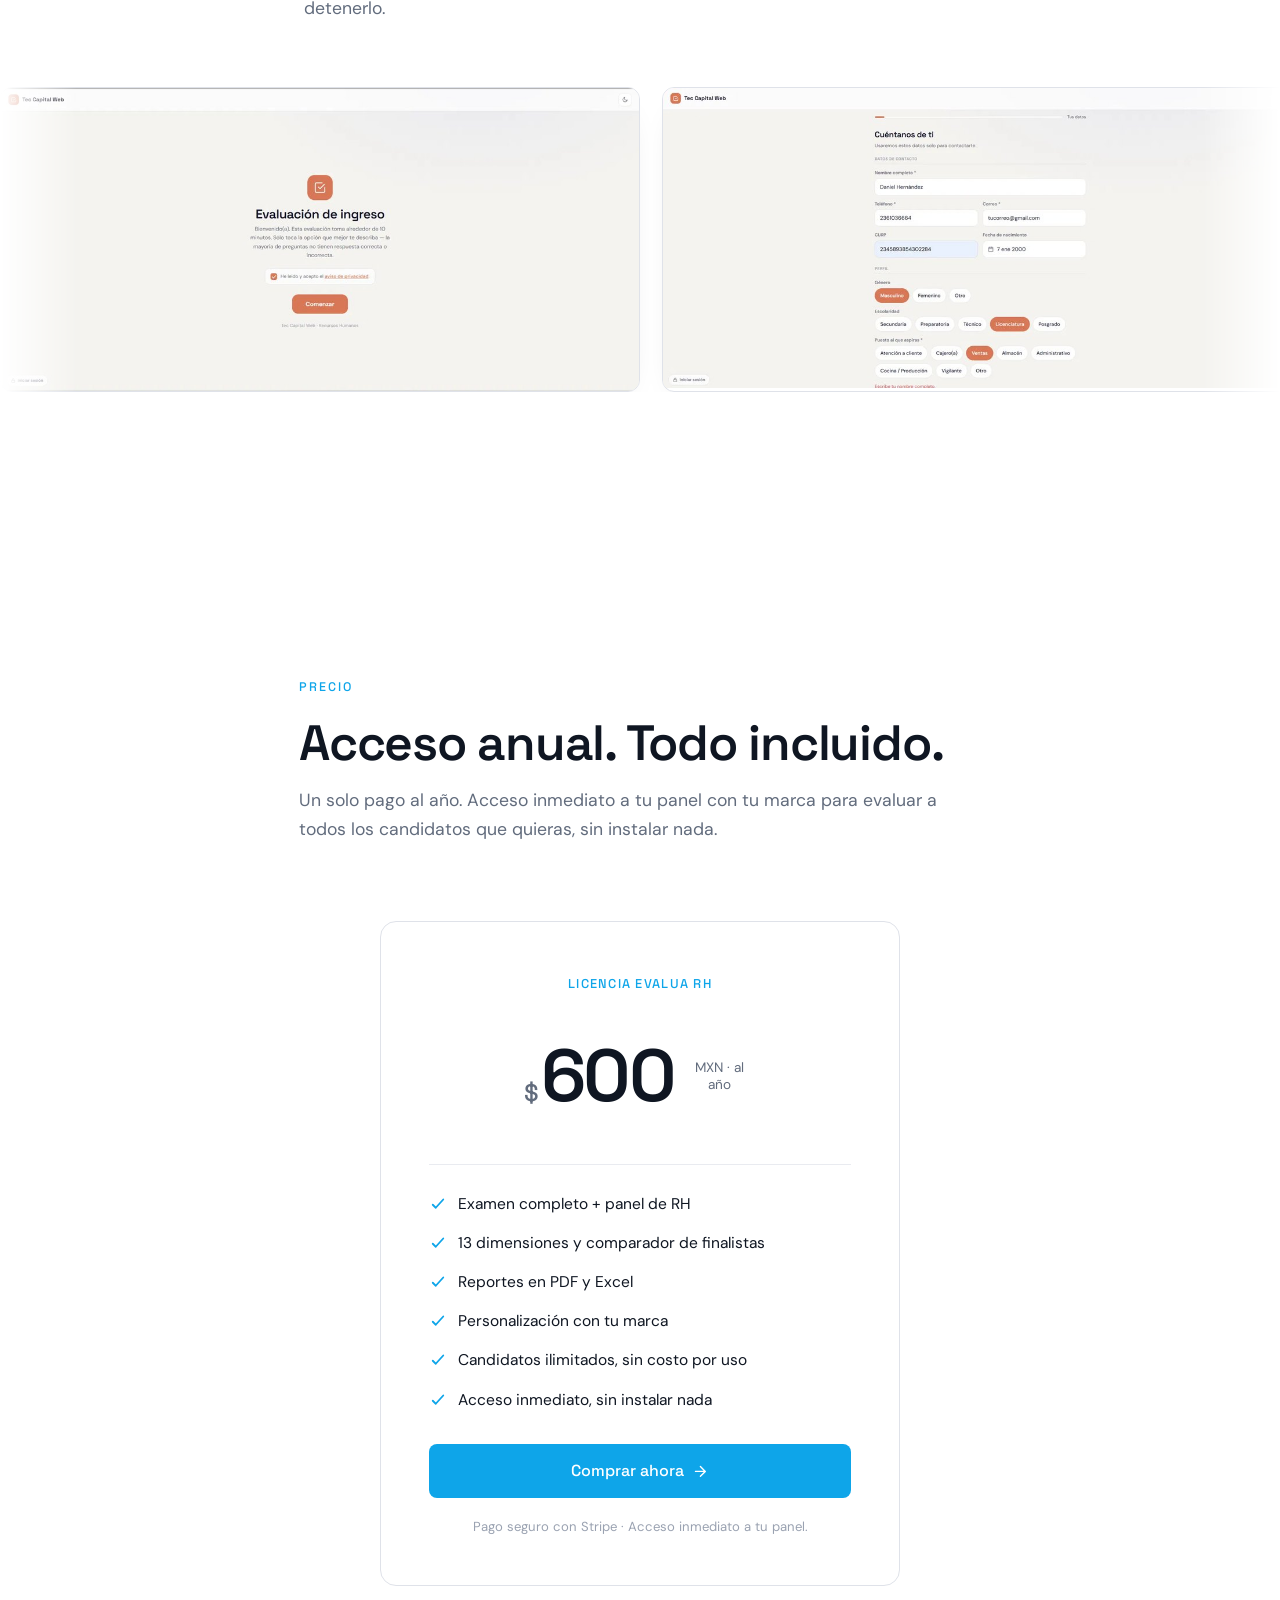
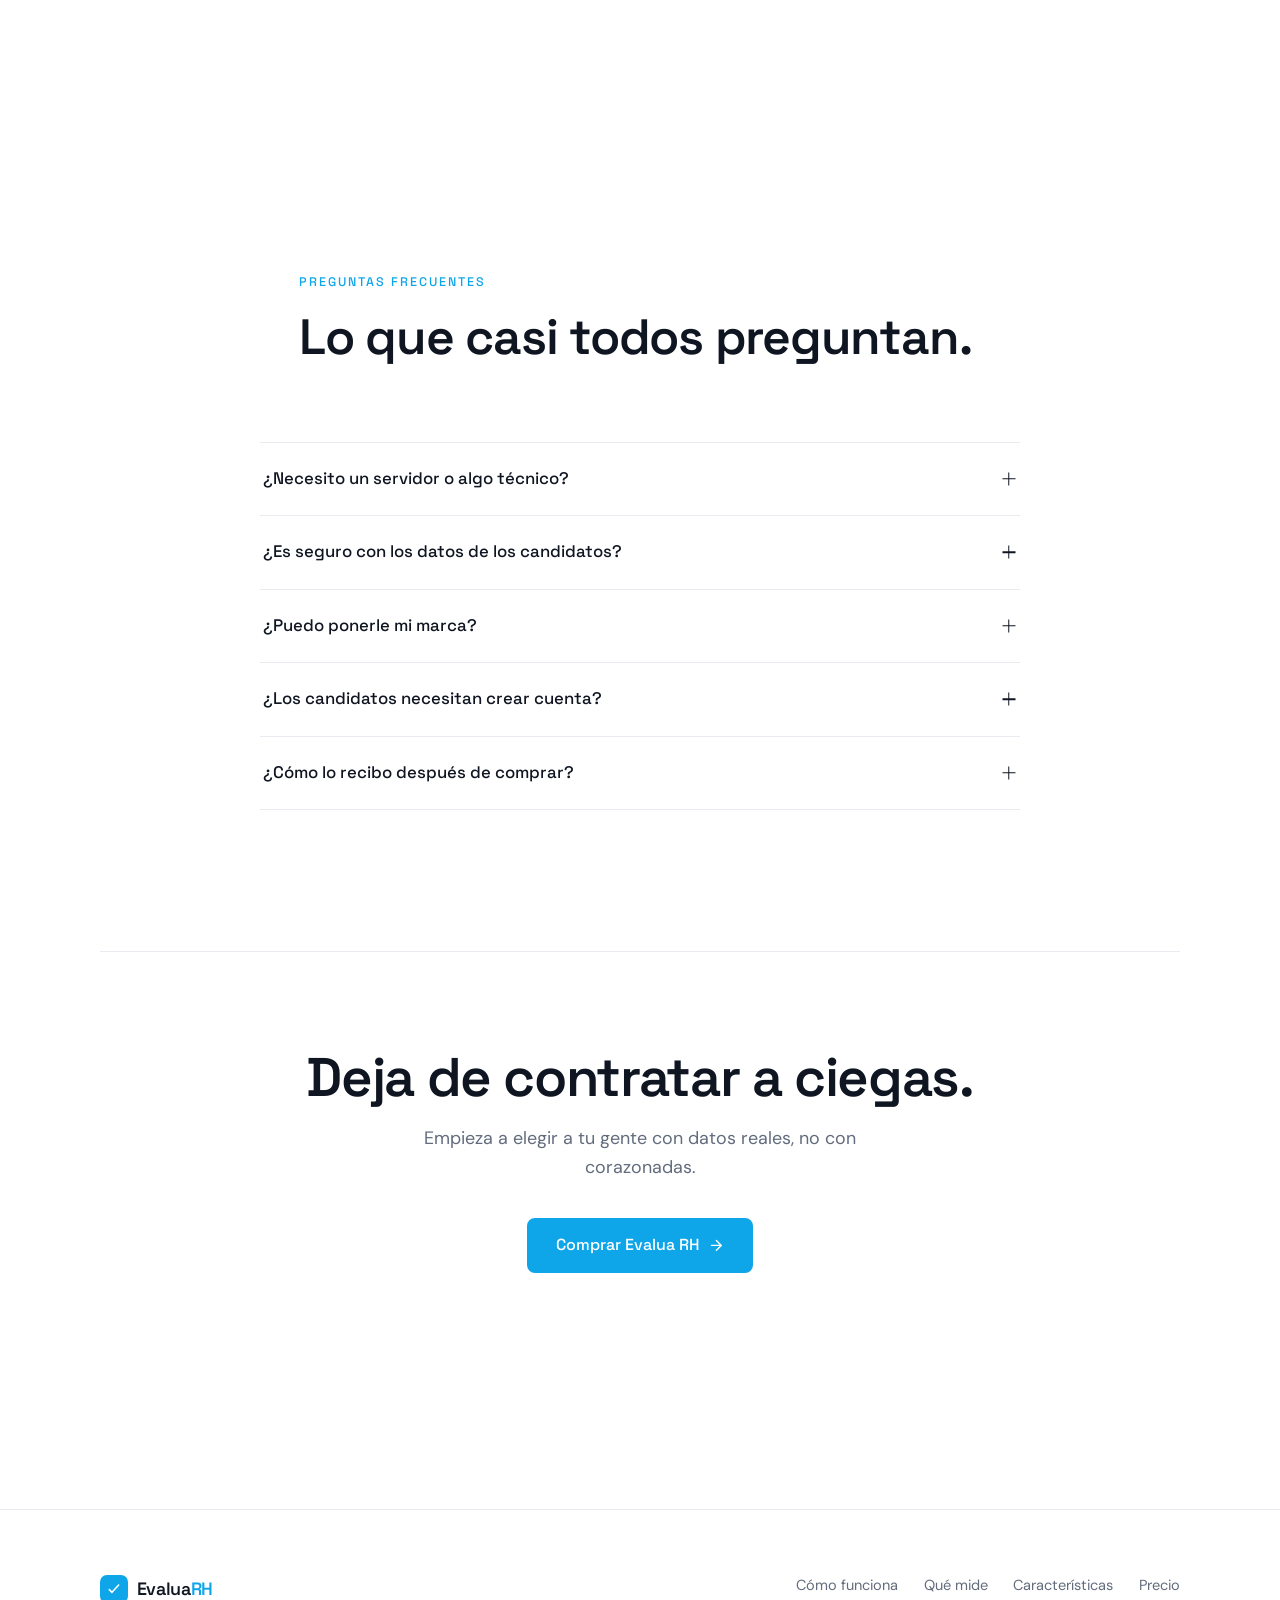
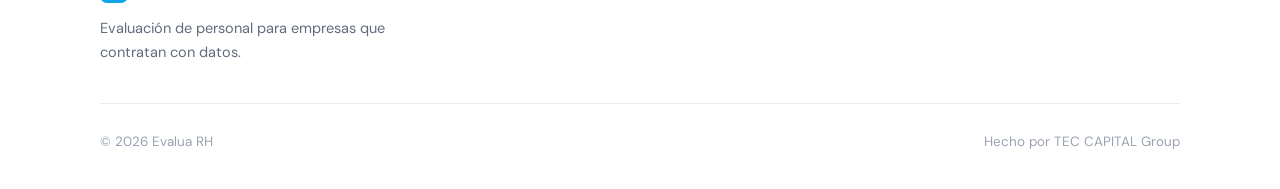
==== commit 58ccd29c: "Add files via upload" ====
--- a/index.html
+++ b/index.html
@@ -683,14 +683,14 @@
 <section class="section pricing" id="precio">
   <div class="section__head reveal">
     <span class="kicker">Precio</span>
-    <h2>Un pago. Tuyo para siempre.</h2>
-    <p class="lead">Sin mensualidades escondidas. Compras la licencia, la instalas con tu marca y evalúas a todos los candidatos que quieras.</p>
+    <h2>Acceso anual. Todo incluido.</h2>
+    <p class="lead">Un solo pago al año. Acceso inmediato a tu panel con tu marca para evaluar a todos los candidatos que quieras, sin instalar nada.</p>
   </div>
   <div class="price-card reveal">
     <div class="price-card__glow" aria-hidden="true"></div>
     <div class="price-card__top">
       <span class="price-tag">Licencia Evalua RH</span>
-      <div class="price-amount"><sup>$</sup><span class="price-num" id="priceNum">600</span><small>MXN · pago único</small></div>
+      <div class="price-amount"><sup>$</sup><span class="price-num" id="priceNum">600</span><small>MXN · al año</small></div>
     </div>
     <ul class="price-list">
       <li><svg viewBox="0 0 24 24" fill="none" stroke="currentColor" stroke-width="2.4" stroke-linecap="round" stroke-linejoin="round"><path d="m5 13 4 4 10-11"/></svg>Examen completo + panel de RH</li>
@@ -698,13 +698,13 @@
       <li><svg viewBox="0 0 24 24" fill="none" stroke="currentColor" stroke-width="2.4" stroke-linecap="round" stroke-linejoin="round"><path d="m5 13 4 4 10-11"/></svg>Reportes en PDF y Excel</li>
       <li><svg viewBox="0 0 24 24" fill="none" stroke="currentColor" stroke-width="2.4" stroke-linecap="round" stroke-linejoin="round"><path d="m5 13 4 4 10-11"/></svg>Personalización con tu marca</li>
       <li><svg viewBox="0 0 24 24" fill="none" stroke="currentColor" stroke-width="2.4" stroke-linecap="round" stroke-linejoin="round"><path d="m5 13 4 4 10-11"/></svg>Candidatos ilimitados, sin costo por uso</li>
-      <li><svg viewBox="0 0 24 24" fill="none" stroke="currentColor" stroke-width="2.4" stroke-linecap="round" stroke-linejoin="round"><path d="m5 13 4 4 10-11"/></svg>Guía de instalación paso a paso</li>
+      <li><svg viewBox="0 0 24 24" fill="none" stroke="currentColor" stroke-width="2.4" stroke-linecap="round" stroke-linejoin="round"><path d="m5 13 4 4 10-11"/></svg>Acceso inmediato, sin instalar nada</li>
     </ul>
     <!-- ⬇️ Reemplaza el href con tu Stripe Payment Link (Stripe → Payment links → crear) -->
-    <a href="https://buy.stripe.com/test_3cIeVd6up9XO5zLeTZ5c400" class="btn btn--primary btn--block btn--lg" id="btnCompra">
+    <a href="https://buy.stripe.com/test_3cIbJ10611ri3rDaDJ5c401" class="btn btn--primary btn--block btn--lg" id="btnCompra">
       Comprar ahora <svg viewBox="0 0 24 24" fill="none" stroke="currentColor" stroke-width="2" stroke-linecap="round" stroke-linejoin="round"><path d="M5 12h14m-7-7 7 7-7 7"/></svg>
     </a>
-    <p class="price-fine">Pago seguro con Stripe · Recibes acceso y tu guía de instalación.</p>
+    <p class="price-fine">Pago seguro con Stripe · Acceso inmediato a tu panel.</p>
   </div>
 </section>
 
@@ -733,7 +733,7 @@
     </details>
     <details class="faq-item">
       <summary>¿Cómo lo recibo después de comprar?<span class="faq-x"></span></summary>
-      <div class="faq-a"><p>Te entregamos el sistema listo y una guía de instalación paso a paso. Se sube a GitHub Pages o a tu hosting y queda funcionando; nosotros te acompañamos en el arranque.</p></div>
+      <div class="faq-a"><p>Al confirmar tu pago te llega un correo para activar tu cuenta. Creas tu usuario y entras de inmediato a tu panel en la nube, ya listo con tu marca. No instalas nada; nosotros te acompañamos en el arranque.</p></div>
     </details>
   </div>
 </section>
